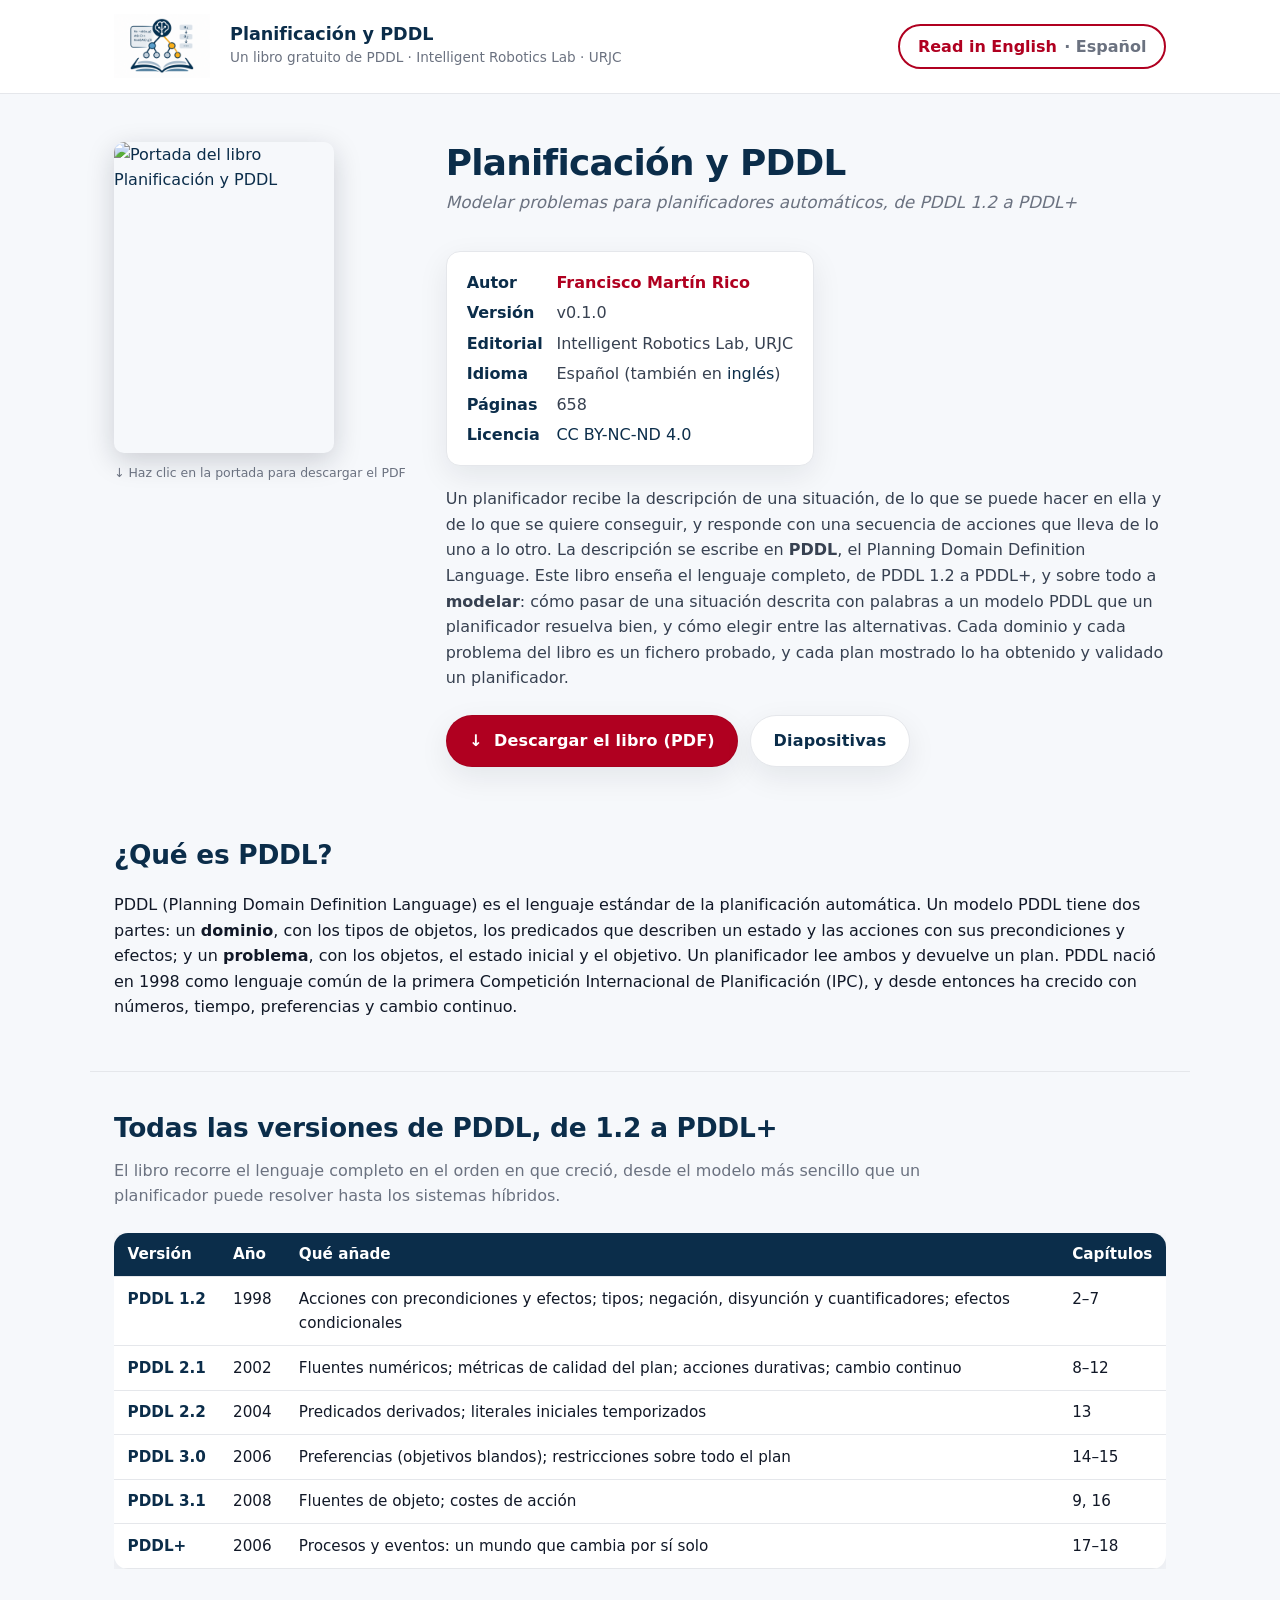
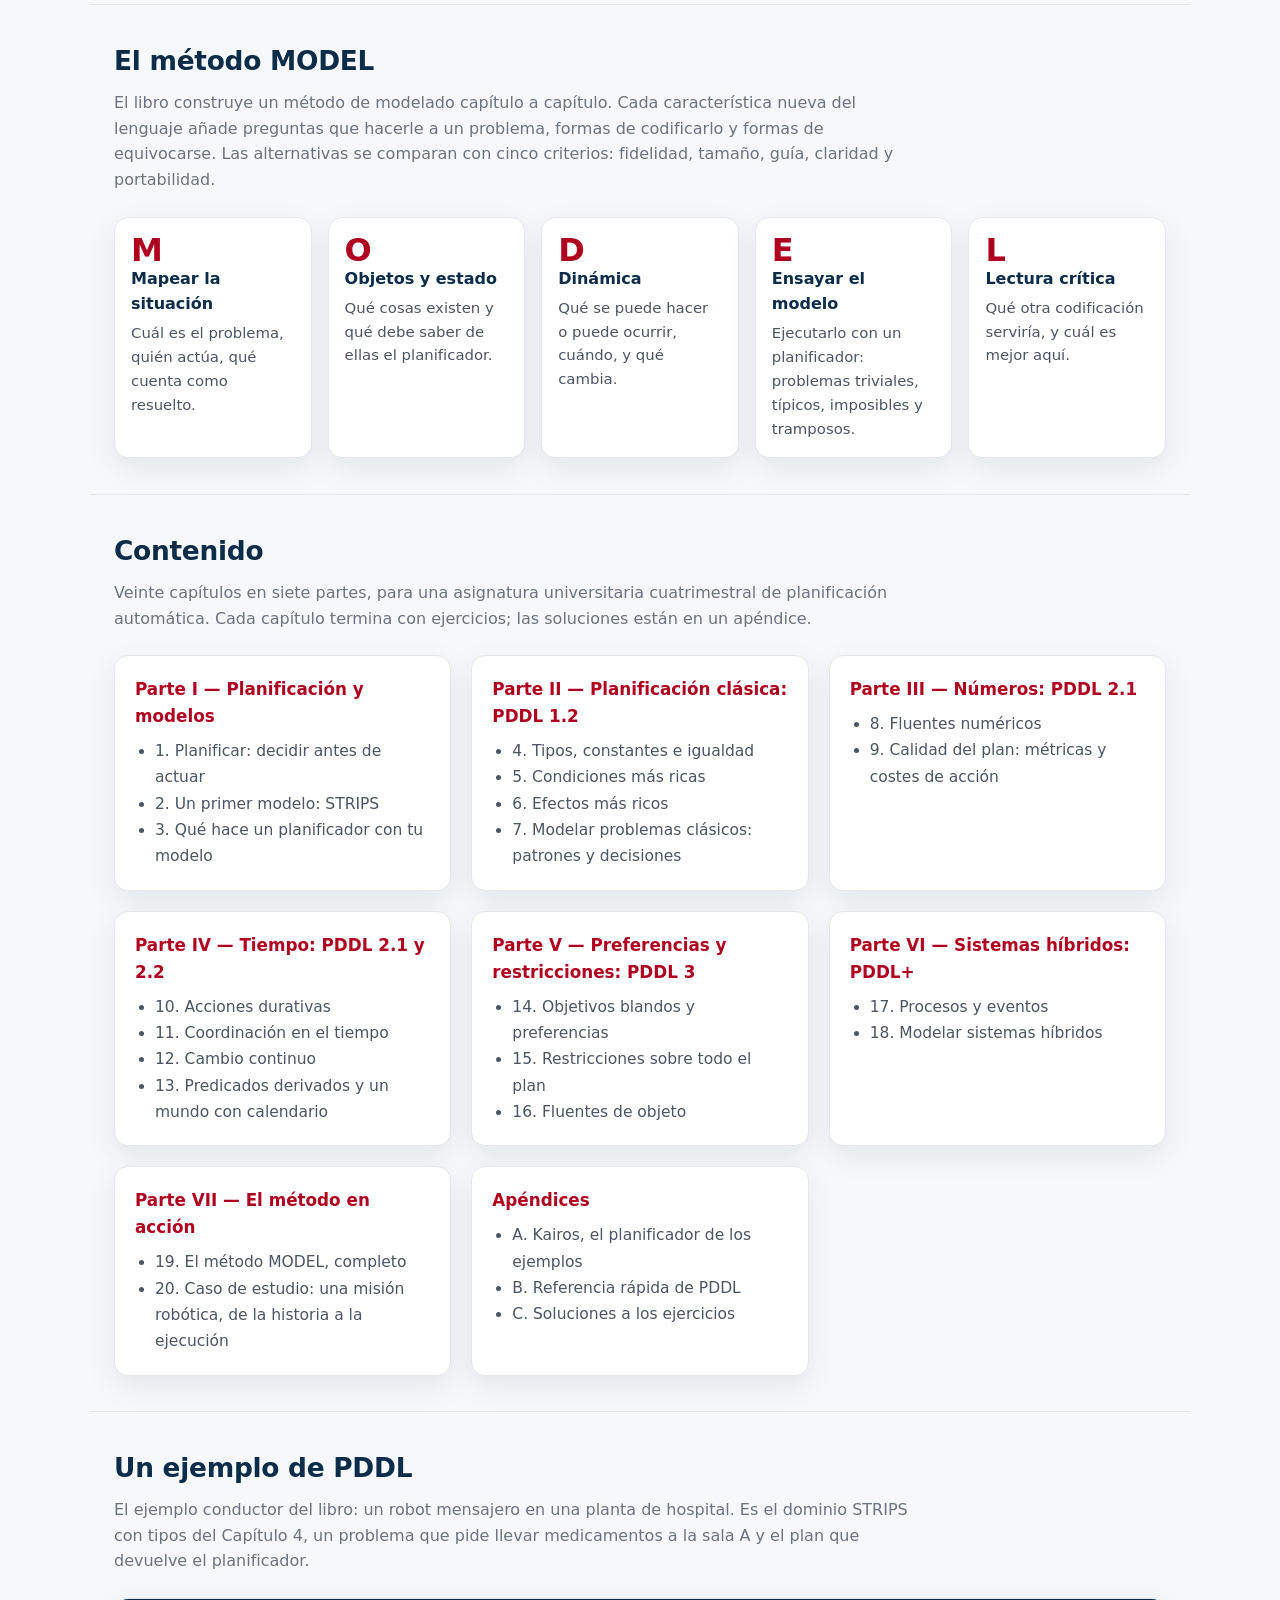
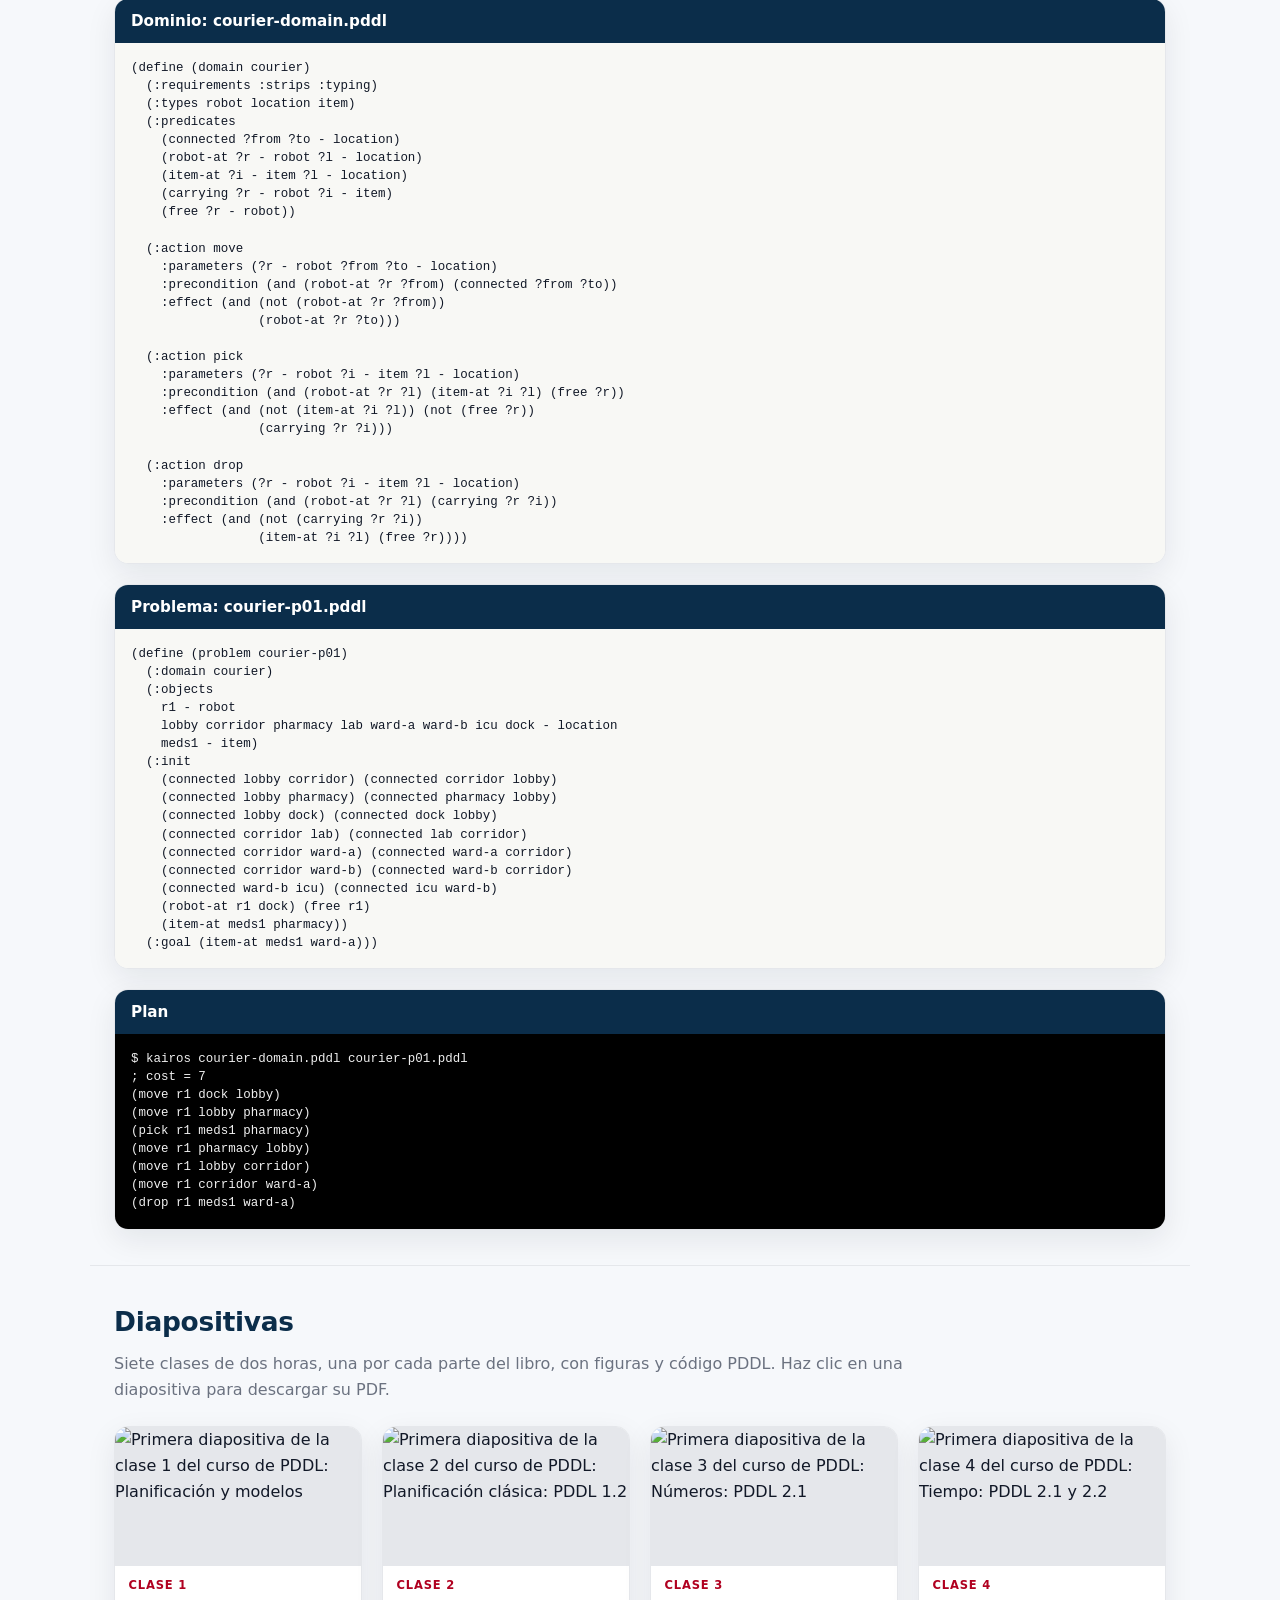
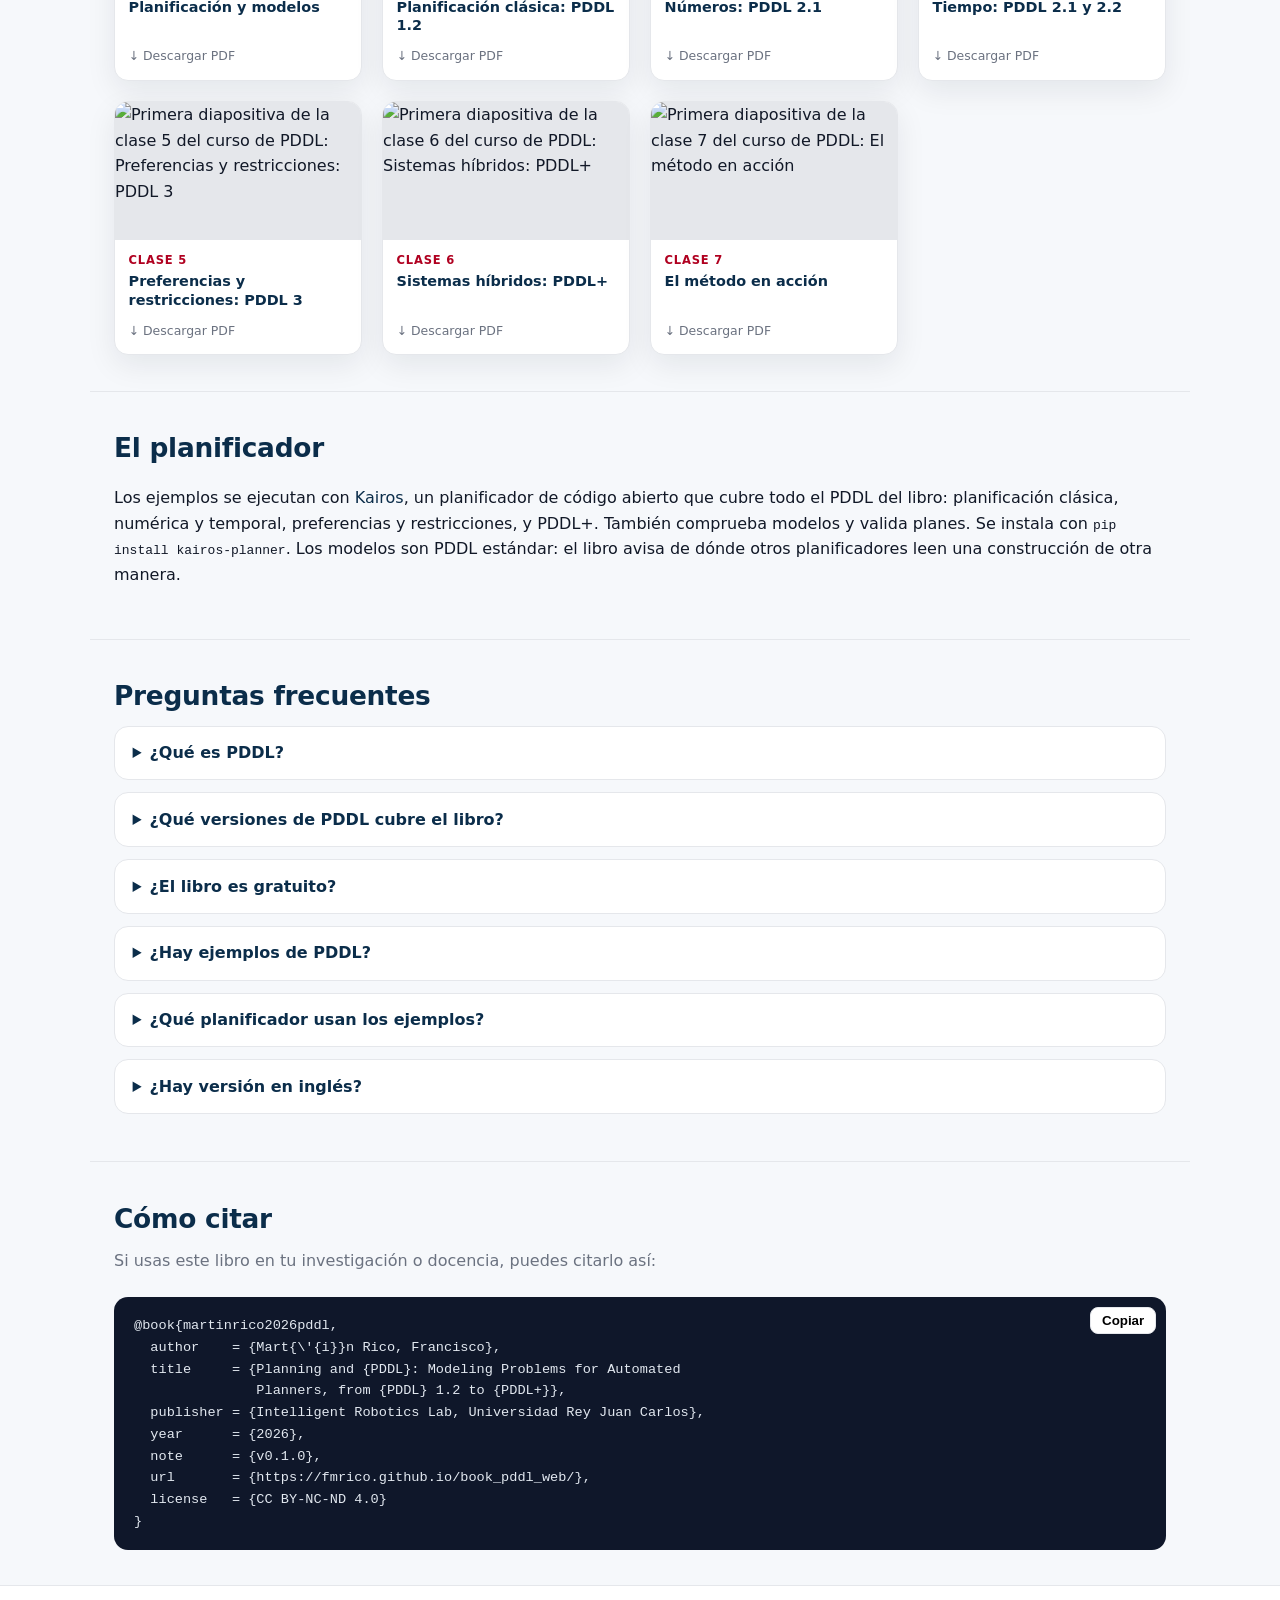
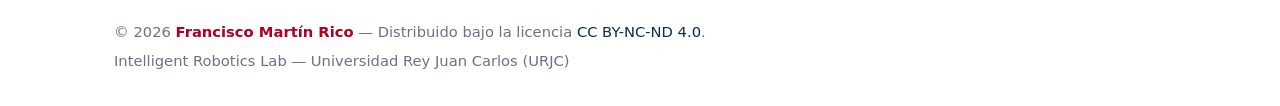
==== es/index.html @ ebafe724 "Website of Planning and PDDL: English page, Spanish page, SEO - index.html (English, default) and es" ====
<!DOCTYPE html>
<html lang="es">
<head>
  <meta charset="utf-8" />
  <meta name="viewport" content="width=device-width, initial-scale=1" />
  <title>Planificación y PDDL — Libro gratuito de PDDL: tutorial, documentación y ejemplos</title>
  <meta name="description" content="Planificación y PDDL es un libro universitario gratuito sobre el lenguaje PDDL (Planning Domain Definition Language): PDDL 1.2, 2.1, 2.2, 3.0, 3.1 y PDDL+, con cientos de ejemplos PDDL probados, un método de modelado, ejercicios resueltos y diapositivas. PDF gratuito en español y en inglés." />
  <meta name="keywords" content="PDDL, libro PDDL, tutorial PDDL, ejemplos PDDL, PDDL ejemplos, documentación PDDL, dominio PDDL, problema PDDL, planificación automática, planificación en IA, inteligencia artificial, STRIPS, PDDL 2.1, PDDL 2.2, PDDL 3, PDDL 3.1, PDDL+, planificación temporal, planificación numérica, acciones durativas, preferencias, procesos y eventos, planificador Kairos, PlanSys2, diapositivas" />
  <meta name="author" content="Francisco Martín Rico" />
  <meta name="robots" content="index, follow, max-image-preview:large" />
  <meta name="theme-color" content="#0b2d4a" />

  <link rel="canonical" href="https://fmrico.github.io/book_pddl_web/es/" />
  <link rel="alternate" hreflang="en" href="https://fmrico.github.io/book_pddl_web/" />
  <link rel="alternate" hreflang="es" href="https://fmrico.github.io/book_pddl_web/es/" />
  <link rel="alternate" hreflang="x-default" href="https://fmrico.github.io/book_pddl_web/" />
  <link rel="icon" type="image/png" sizes="32x32" href="../img/favicon-32.png" />
  <link rel="apple-touch-icon" href="../img/favicon-180.png" />

  <meta property="og:type" content="book" />
  <meta property="og:site_name" content="Planning and PDDL" />
  <meta property="og:locale" content="es_ES" />
  <meta property="og:locale:alternate" content="en_US" />
  <meta property="og:title" content="Planificación y PDDL — Libro gratuito de PDDL: tutorial, documentación y ejemplos" />
  <meta property="og:description" content="Planificación y PDDL es un libro universitario gratuito sobre el lenguaje PDDL (Planning Domain Definition Language): PDDL 1.2, 2.1, 2.2, 3.0, 3.1 y PDDL+, con cientos de ejemplos PDDL probados, un método de modelado, ejercicios resueltos y diapositivas. PDF gratuito en español y en inglés." />
  <meta property="og:url" content="https://fmrico.github.io/book_pddl_web/es/" />
  <meta property="og:image" content="https://fmrico.github.io/book_pddl_web/img/social-card.png" />
  <meta property="og:image:width" content="1200" />
  <meta property="og:image:height" content="630" />
  <meta property="og:image:alt" content="Portada del libro Planificación y PDDL" />
  <meta property="book:author" content="Francisco Martín Rico" />
  <meta property="book:release_date" content="2026" />
  <meta property="book:tag" content="PDDL" />

  <meta name="twitter:card" content="summary_large_image" />
  <meta name="twitter:title" content="Planificación y PDDL — Libro gratuito de PDDL: tutorial, documentación y ejemplos" />
  <meta name="twitter:description" content="Planificación y PDDL es un libro universitario gratuito sobre el lenguaje PDDL (Planning Domain Definition Language): PDDL 1.2, 2.1, 2.2, 3.0, 3.1 y PDDL+, con cientos de ejemplos PDDL probados, un método de modelado, ejercicios resueltos y diapositivas. PDF gratuito en español y en inglés." />
  <meta name="twitter:image" content="https://fmrico.github.io/book_pddl_web/img/social-card.png" />

  <script type="application/ld+json">
{
  "@context": "https://schema.org",
  "@graph": [
    {
      "@type": "WebSite",
      "@id": "https://fmrico.github.io/book_pddl_web/#website",
      "url": "https://fmrico.github.io/book_pddl_web/",
      "name": "Planning and PDDL",
      "alternateName": [
        "PDDL book",
        "Planificación y PDDL"
      ],
      "inLanguage": [
        "en",
        "es"
      ]
    },
    {
      "@type": "Book",
      "@id": "https://fmrico.github.io/book_pddl_web/es/#book",
      "name": "Planificación y PDDL",
      "alternateName": "Libro de PDDL",
      "headline": "Modelar problemas para planificadores automáticos, de PDDL 1.2 a PDDL+",
      "url": "https://fmrico.github.io/book_pddl_web/es/",
      "image": "https://fmrico.github.io/book_pddl_web/img/es/planificacion-y-pddl-portada.png",
      "description": "Planificación y PDDL es un libro universitario gratuito sobre el lenguaje PDDL (Planning Domain Definition Language): PDDL 1.2, 2.1, 2.2, 3.0, 3.1 y PDDL+, con cientos de ejemplos PDDL probados, un método de modelado, ejercicios resueltos y diapositivas. PDF gratuito en español y en inglés.",
      "inLanguage": "es",
      "bookFormat": "https://schema.org/EBook",
      "numberOfPages": 658,
      "version": "0.1.0",
      "datePublished": "2026",
      "dateModified": "2026-11-21",
      "isAccessibleForFree": true,
      "license": "https://creativecommons.org/licenses/by-nc-nd/4.0/",
      "encodingFormat": "application/pdf",
      "keywords": "PDDL, libro PDDL, tutorial PDDL, ejemplos PDDL, PDDL ejemplos, documentación PDDL, dominio PDDL, problema PDDL, planificación automática, planificación en IA, inteligencia artificial, STRIPS, PDDL 2.1, PDDL 2.2, PDDL 3, PDDL 3.1, PDDL+, planificación temporal, planificación numérica, acciones durativas, preferencias, procesos y eventos, planificador Kairos, PlanSys2, diapositivas",
      "author": {
        "@type": "Person",
        "name": "Francisco Martín Rico",
        "url": "https://servicios.urjc.es/pdi/ver/francisco.rico",
        "affiliation": {
          "@type": "Organization",
          "name": "Universidad Rey Juan Carlos"
        }
      },
      "publisher": {
        "@type": "Organization",
        "name": "Intelligent Robotics Lab",
        "url": "https://intelligentroboticslab.gsyc.urjc.es/"
      },
      "about": [
        {
          "@type": "Thing",
          "name": "PDDL"
        },
        {
          "@type": "Thing",
          "name": "Planning Domain Definition Language"
        },
        {
          "@type": "Thing",
          "name": "Automated planning"
        },
        {
          "@type": "Thing",
          "name": "Artificial intelligence"
        },
        {
          "@type": "Thing",
          "name": "PDDL+"
        }
      ],
      "translationOfWork": {
        "@id": "https://fmrico.github.io/book_pddl_web/#book"
      }
    },
    {
      "@type": "FAQPage",
      "@id": "https://fmrico.github.io/book_pddl_web/es/#faq",
      "inLanguage": "es",
      "mainEntity": [
        {
          "@type": "Question",
          "name": "¿Qué es PDDL?",
          "acceptedAnswer": {
            "@type": "Answer",
            "text": "PDDL, el Planning Domain Definition Language, es el lenguaje estándar para describir problemas de planificación: un dominio con tipos, predicados y acciones, y un problema con objetos, un estado inicial y un objetivo. Los planificadores leen PDDL y devuelven planes."
          }
        },
        {
          "@type": "Question",
          "name": "¿Qué versiones de PDDL cubre el libro?",
          "acceptedAnswer": {
            "@type": "Answer",
            "text": "Todas: PDDL 1.2 (STRIPS, tipos, ADL), PDDL 2.1 (fluentes numéricos, métricas, acciones durativas), PDDL 2.2 (predicados derivados, literales iniciales temporizados), PDDL 3.0 (preferencias y restricciones de trayectoria), PDDL 3.1 (fluentes de objeto, costes de acción) y PDDL+ (procesos y eventos)."
          }
        },
        {
          "@type": "Question",
          "name": "¿El libro es gratuito?",
          "acceptedAnswer": {
            "@type": "Answer",
            "text": "Sí. El PDF del libro y las diapositivas se pueden descargar y compartir gratis bajo la licencia CC BY-NC-ND 4.0."
          }
        },
        {
          "@type": "Question",
          "name": "¿Hay ejemplos de PDDL?",
          "acceptedAnswer": {
            "@type": "Answer",
            "text": "Cientos. Cada dominio y cada problema del libro es un fichero probado, y cada plan mostrado lo ha obtenido y validado el planificador Kairos. Cada capítulo tiene ejercicios con soluciones."
          }
        },
        {
          "@type": "Question",
          "name": "¿Qué planificador usan los ejemplos?",
          "acceptedAnswer": {
            "@type": "Answer",
            "text": "Kairos, un planificador de código abierto que admite todo PDDL hasta PDDL+. Los modelos son PDDL estándar y funcionan con otros planificadores en la medida en que admitan las características usadas."
          }
        },
        {
          "@type": "Question",
          "name": "¿Hay versión en inglés?",
          "acceptedAnswer": {
            "@type": "Answer",
            "text": "Sí: Planning and PDDL es la edición original, con sus diapositivas, en la página en inglés de este sitio."
          }
        }
      ]
    }
  ]
}
  </script>

  <link rel="stylesheet" href="../styles.css" />
</head>
<body>

<header>
  <div class="header-inner">
    <div class="header-brand">
      <img src="../img/logo_book.png" alt="Planificación y PDDL" width="96" height="64" />
      <div>
        <div class="header-title">Planificación y PDDL</div>
        <div class="header-subtitle">Un libro gratuito de PDDL · Intelligent Robotics Lab · URJC</div>
      </div>
    </div>
    <a class="lang-switch" href="../" hreflang="en" lang="en">
      Read in English <span class="lang-current">· Español</span>
    </a>
  </div>
</header>

<main>

  <div class="hero">
    <div class="book-cover-wrapper">
      <a class="book-cover-link" href="../pdf/es/planificacion-y-pddl-libro.pdf" download="planificacion-y-pddl-libro.pdf">
        <img src="../img/es/planificacion-y-pddl-portada.png" alt="Portada del libro Planificación y PDDL" width="600" height="849" />
      </a>
      <p class="book-cover-hint">&#8595; Haz clic en la portada para descargar el PDF</p>
    </div>

    <div class="hero-info">
      <h1>Planificación y PDDL</h1>
      <p class="subtitle">Modelar problemas para planificadores automáticos, de PDDL 1.2 a PDDL+</p>
      <dl class="book-meta">
        <dt>Autor</dt>
        <dd><a class="author-link" href="https://servicios.urjc.es/pdi/ver/francisco.rico" target="_blank" rel="noopener">Francisco Martín Rico</a></dd>
        <dt>Versión</dt>
        <dd>v0.1.0</dd>
        <dt>Editorial</dt>
        <dd>Intelligent Robotics Lab, URJC</dd>
        <dt>Idioma</dt>
        <dd>Español (también en <a href="../">inglés</a>)</dd>
        <dt>Páginas</dt>
        <dd>658</dd>
        <dt>Licencia</dt>
        <dd><a href="https://creativecommons.org/licenses/by-nc-nd/4.0/" target="_blank" rel="noopener">CC BY-NC-ND 4.0</a></dd>
      </dl>
      <p class="hero-desc">Un planificador recibe la descripción de una situación, de lo que se puede hacer en ella y de lo que se quiere conseguir, y responde con una secuencia de acciones que lleva de lo uno a lo otro. La descripción se escribe en <strong>PDDL</strong>, el Planning Domain Definition Language. Este libro enseña el lenguaje completo, de PDDL&nbsp;1.2 a PDDL+, y sobre todo a <strong>modelar</strong>: cómo pasar de una situación descrita con palabras a un modelo PDDL que un planificador resuelva bien, y cómo elegir entre las alternativas. Cada dominio y cada problema del libro es un fichero probado, y cada plan mostrado lo ha obtenido y validado un planificador.</p>
      <div class="hero-actions">
        <a class="button" href="../pdf/es/planificacion-y-pddl-libro.pdf" download="planificacion-y-pddl-libro.pdf">&#8595;&nbsp; Descargar el libro (PDF)</a>
        <a class="button button-secondary" href="#slides">Diapositivas</a>
      </div>
    </div>
  </div>

  <section id="what-is-pddl">
    <h2>¿Qué es PDDL?</h2>
    <p>PDDL (Planning Domain Definition Language) es el lenguaje estándar de la planificación automática. Un modelo PDDL tiene dos partes: un <strong>dominio</strong>, con los tipos de objetos, los predicados que describen un estado y las acciones con sus precondiciones y efectos; y un <strong>problema</strong>, con los objetos, el estado inicial y el objetivo. Un planificador lee ambos y devuelve un plan. PDDL nació en 1998 como lenguaje común de la primera Competición Internacional de Planificación (IPC), y desde entonces ha crecido con números, tiempo, preferencias y cambio continuo.</p>
  </section>

  <section id="versions">
    <h2>Todas las versiones de PDDL, de 1.2 a PDDL+</h2>
    <p class="section-intro">El libro recorre el lenguaje completo en el orden en que creció, desde el modelo más sencillo que un planificador puede resolver hasta los sistemas híbridos.</p>
    <div class="table-wrap">
      <table class="versions">
        <thead><tr><th>Versión</th><th>Año</th><th>Qué añade</th><th>Capítulos</th></tr></thead>
        <tbody>
          <tr><td>PDDL 1.2</td><td>1998</td><td>Acciones con precondiciones y efectos; tipos; negación, disyunción y cuantificadores; efectos condicionales</td><td>2–7</td></tr>
          <tr><td>PDDL 2.1</td><td>2002</td><td>Fluentes numéricos; métricas de calidad del plan; acciones durativas; cambio continuo</td><td>8–12</td></tr>
          <tr><td>PDDL 2.2</td><td>2004</td><td>Predicados derivados; literales iniciales temporizados</td><td>13</td></tr>
          <tr><td>PDDL 3.0</td><td>2006</td><td>Preferencias (objetivos blandos); restricciones sobre todo el plan</td><td>14–15</td></tr>
          <tr><td>PDDL 3.1</td><td>2008</td><td>Fluentes de objeto; costes de acción</td><td>9, 16</td></tr>
          <tr><td>PDDL+</td><td>2006</td><td>Procesos y eventos: un mundo que cambia por sí solo</td><td>17–18</td></tr>
        </tbody>
      </table>
    </div>
  </section>

  <section id="method">
    <h2>El método MODEL</h2>
    <p class="section-intro">El libro construye un método de modelado capítulo a capítulo. Cada característica nueva del lenguaje añade preguntas que hacerle a un problema, formas de codificarlo y formas de equivocarse. Las alternativas se comparan con cinco criterios: fidelidad, tamaño, guía, claridad y portabilidad.</p>
    <ol class="method-steps">
      <li class="card"><span class="letter">M</span><strong>Mapear la situación</strong><p>Cuál es el problema, quién actúa, qué cuenta como resuelto.</p></li>
      <li class="card"><span class="letter">O</span><strong>Objetos y estado</strong><p>Qué cosas existen y qué debe saber de ellas el planificador.</p></li>
      <li class="card"><span class="letter">D</span><strong>Dinámica</strong><p>Qué se puede hacer o puede ocurrir, cuándo, y qué cambia.</p></li>
      <li class="card"><span class="letter">E</span><strong>Ensayar el modelo</strong><p>Ejecutarlo con un planificador: problemas triviales, típicos, imposibles y tramposos.</p></li>
      <li class="card"><span class="letter">L</span><strong>Lectura crítica</strong><p>Qué otra codificación serviría, y cuál es mejor aquí.</p></li>
    </ol>
  </section>

  <section id="contents">
    <h2>Contenido</h2>
    <p class="section-intro">Veinte capítulos en siete partes, para una asignatura universitaria cuatrimestral de planificación automática. Cada capítulo termina con ejercicios; las soluciones están en un apéndice.</p>
    <div class="parts-grid">
      <div class="card">
        <h3>Parte I — Planificación y modelos</h3>
        <ul>
          <li>1. Planificar: decidir antes de actuar</li>
          <li>2. Un primer modelo: STRIPS</li>
          <li>3. Qué hace un planificador con tu modelo</li>
        </ul>
      </div>
      <div class="card">
        <h3>Parte II — Planificación clásica: PDDL 1.2</h3>
        <ul>
          <li>4. Tipos, constantes e igualdad</li>
          <li>5. Condiciones más ricas</li>
          <li>6. Efectos más ricos</li>
          <li>7. Modelar problemas clásicos: patrones y decisiones</li>
        </ul>
      </div>
      <div class="card">
        <h3>Parte III — Números: PDDL 2.1</h3>
        <ul>
          <li>8. Fluentes numéricos</li>
          <li>9. Calidad del plan: métricas y costes de acción</li>
        </ul>
      </div>
      <div class="card">
        <h3>Parte IV — Tiempo: PDDL 2.1 y 2.2</h3>
        <ul>
          <li>10. Acciones durativas</li>
          <li>11. Coordinación en el tiempo</li>
          <li>12. Cambio continuo</li>
          <li>13. Predicados derivados y un mundo con calendario</li>
        </ul>
      </div>
      <div class="card">
        <h3>Parte V — Preferencias y restricciones: PDDL 3</h3>
        <ul>
          <li>14. Objetivos blandos y preferencias</li>
          <li>15. Restricciones sobre todo el plan</li>
          <li>16. Fluentes de objeto</li>
        </ul>
      </div>
      <div class="card">
        <h3>Parte VI — Sistemas híbridos: PDDL+</h3>
        <ul>
          <li>17. Procesos y eventos</li>
          <li>18. Modelar sistemas híbridos</li>
        </ul>
      </div>
      <div class="card">
        <h3>Parte VII — El método en acción</h3>
        <ul>
          <li>19. El método MODEL, completo</li>
          <li>20. Caso de estudio: una misión robótica, de la historia a la ejecución</li>
        </ul>
      </div>
      <div class="card">
        <h3>Apéndices</h3>
        <ul>
          <li>A. Kairos, el planificador de los ejemplos</li>
          <li>B. Referencia rápida de PDDL</li>
          <li>C. Soluciones a los ejercicios</li>
        </ul>
      </div>
    </div>
  </section>

  <section id="example">
    <h2>Un ejemplo de PDDL</h2>
    <p class="section-intro">El ejemplo conductor del libro: un robot mensajero en una planta de hospital. Es el dominio STRIPS con tipos del Capítulo 4, un problema que pide llevar medicamentos a la sala A y el plan que devuelve el planificador.</p>
    <div class="code-grid">
      <div class="card code-block wide">
        <h3>Dominio: courier-domain.pddl</h3>
        <pre><code class="language-pddl">(define (domain courier)
  (:requirements :strips :typing)
  (:types robot location item)
  (:predicates
    (connected ?from ?to - location)
    (robot-at ?r - robot ?l - location)
    (item-at ?i - item ?l - location)
    (carrying ?r - robot ?i - item)
    (free ?r - robot))

  (:action move
    :parameters (?r - robot ?from ?to - location)
    :precondition (and (robot-at ?r ?from) (connected ?from ?to))
    :effect (and (not (robot-at ?r ?from))
                 (robot-at ?r ?to)))

  (:action pick
    :parameters (?r - robot ?i - item ?l - location)
    :precondition (and (robot-at ?r ?l) (item-at ?i ?l) (free ?r))
    :effect (and (not (item-at ?i ?l)) (not (free ?r))
                 (carrying ?r ?i)))

  (:action drop
    :parameters (?r - robot ?i - item ?l - location)
    :precondition (and (robot-at ?r ?l) (carrying ?r ?i))
    :effect (and (not (carrying ?r ?i))
                 (item-at ?i ?l) (free ?r))))</code></pre>
      </div>
      <div class="card code-block wide">
        <h3>Problema: courier-p01.pddl</h3>
        <pre><code class="language-pddl">(define (problem courier-p01)
  (:domain courier)
  (:objects
    r1 - robot
    lobby corridor pharmacy lab ward-a ward-b icu dock - location
    meds1 - item)
  (:init
    (connected lobby corridor) (connected corridor lobby)
    (connected lobby pharmacy) (connected pharmacy lobby)
    (connected lobby dock) (connected dock lobby)
    (connected corridor lab) (connected lab corridor)
    (connected corridor ward-a) (connected ward-a corridor)
    (connected corridor ward-b) (connected ward-b corridor)
    (connected ward-b icu) (connected icu ward-b)
    (robot-at r1 dock) (free r1)
    (item-at meds1 pharmacy))
  (:goal (item-at meds1 ward-a)))</code></pre>
      </div>
      <div class="card code-block wide">
        <h3>Plan</h3>
        <pre class="terminal"><code>$ kairos courier-domain.pddl courier-p01.pddl
; cost = 7
(move r1 dock lobby)
(move r1 lobby pharmacy)
(pick r1 meds1 pharmacy)
(move r1 pharmacy lobby)
(move r1 lobby corridor)
(move r1 corridor ward-a)
(drop r1 meds1 ward-a)</code></pre>
      </div>
    </div>
  </section>

  <section id="slides">
    <h2>Diapositivas</h2>
    <p class="section-intro">Siete clases de dos horas, una por cada parte del libro, con figuras y código PDDL. Haz clic en una diapositiva para descargar su PDF.</p>
    <div class="slides-grid">
      <div class="slide-card">
        <a href="../pdf/es/slides/pddl-diapositivas-parte1.pdf" download="pddl-diapositivas-parte1.pdf">
          <img class="slide-thumbnail" src="../img/es/slides/pddl-diapositivas-parte1.png" alt="Primera diapositiva de la clase 1 del curso de PDDL: Planificación y modelos" loading="lazy" width="640" height="361" />
          <div class="slide-info">
            <span class="slide-label">Clase 1</span>
            <p class="slide-title">Planificación y modelos</p>
            <span class="slide-dl">&#8595; Descargar PDF</span>
          </div>
        </a>
      </div>
      <div class="slide-card">
        <a href="../pdf/es/slides/pddl-diapositivas-parte2.pdf" download="pddl-diapositivas-parte2.pdf">
          <img class="slide-thumbnail" src="../img/es/slides/pddl-diapositivas-parte2.png" alt="Primera diapositiva de la clase 2 del curso de PDDL: Planificación clásica: PDDL 1.2" loading="lazy" width="640" height="361" />
          <div class="slide-info">
            <span class="slide-label">Clase 2</span>
            <p class="slide-title">Planificación clásica: PDDL 1.2</p>
            <span class="slide-dl">&#8595; Descargar PDF</span>
          </div>
        </a>
      </div>
      <div class="slide-card">
        <a href="../pdf/es/slides/pddl-diapositivas-parte3.pdf" download="pddl-diapositivas-parte3.pdf">
          <img class="slide-thumbnail" src="../img/es/slides/pddl-diapositivas-parte3.png" alt="Primera diapositiva de la clase 3 del curso de PDDL: Números: PDDL 2.1" loading="lazy" width="640" height="361" />
          <div class="slide-info">
            <span class="slide-label">Clase 3</span>
            <p class="slide-title">Números: PDDL 2.1</p>
            <span class="slide-dl">&#8595; Descargar PDF</span>
          </div>
        </a>
      </div>
      <div class="slide-card">
        <a href="../pdf/es/slides/pddl-diapositivas-parte4.pdf" download="pddl-diapositivas-parte4.pdf">
          <img class="slide-thumbnail" src="../img/es/slides/pddl-diapositivas-parte4.png" alt="Primera diapositiva de la clase 4 del curso de PDDL: Tiempo: PDDL 2.1 y 2.2" loading="lazy" width="640" height="361" />
          <div class="slide-info">
            <span class="slide-label">Clase 4</span>
            <p class="slide-title">Tiempo: PDDL 2.1 y 2.2</p>
            <span class="slide-dl">&#8595; Descargar PDF</span>
          </div>
        </a>
      </div>
      <div class="slide-card">
        <a href="../pdf/es/slides/pddl-diapositivas-parte5.pdf" download="pddl-diapositivas-parte5.pdf">
          <img class="slide-thumbnail" src="../img/es/slides/pddl-diapositivas-parte5.png" alt="Primera diapositiva de la clase 5 del curso de PDDL: Preferencias y restricciones: PDDL 3" loading="lazy" width="640" height="361" />
          <div class="slide-info">
            <span class="slide-label">Clase 5</span>
            <p class="slide-title">Preferencias y restricciones: PDDL 3</p>
            <span class="slide-dl">&#8595; Descargar PDF</span>
          </div>
        </a>
      </div>
      <div class="slide-card">
        <a href="../pdf/es/slides/pddl-diapositivas-parte6.pdf" download="pddl-diapositivas-parte6.pdf">
          <img class="slide-thumbnail" src="../img/es/slides/pddl-diapositivas-parte6.png" alt="Primera diapositiva de la clase 6 del curso de PDDL: Sistemas híbridos: PDDL+" loading="lazy" width="640" height="361" />
          <div class="slide-info">
            <span class="slide-label">Clase 6</span>
            <p class="slide-title">Sistemas híbridos: PDDL+</p>
            <span class="slide-dl">&#8595; Descargar PDF</span>
          </div>
        </a>
      </div>
      <div class="slide-card">
        <a href="../pdf/es/slides/pddl-diapositivas-parte7.pdf" download="pddl-diapositivas-parte7.pdf">
          <img class="slide-thumbnail" src="../img/es/slides/pddl-diapositivas-parte7.png" alt="Primera diapositiva de la clase 7 del curso de PDDL: El método en acción" loading="lazy" width="640" height="361" />
          <div class="slide-info">
            <span class="slide-label">Clase 7</span>
            <p class="slide-title">El método en acción</p>
            <span class="slide-dl">&#8595; Descargar PDF</span>
          </div>
        </a>
      </div>
    </div>
  </section>

  <section id="planner">
    <h2>El planificador</h2>
    <p>Los ejemplos se ejecutan con <a href="https://github.com/PlanSys2/kairos" target="_blank" rel="noopener">Kairos</a>, un planificador de código abierto que cubre todo el PDDL del libro: planificación clásica, numérica y temporal, preferencias y restricciones, y PDDL+. También comprueba modelos y valida planes. Se instala con <code>pip install kairos-planner</code>. Los modelos son PDDL estándar: el libro avisa de dónde otros planificadores leen una construcción de otra manera.</p>
  </section>

  <section id="faq" class="faq">
    <h2>Preguntas frecuentes</h2>
    <details>
      <summary>¿Qué es PDDL?</summary>
      <p>PDDL, el Planning Domain Definition Language, es el lenguaje estándar para describir problemas de planificación: un dominio con tipos, predicados y acciones, y un problema con objetos, un estado inicial y un objetivo. Los planificadores leen PDDL y devuelven planes.</p>
    </details>
    <details>
      <summary>¿Qué versiones de PDDL cubre el libro?</summary>
      <p>Todas: PDDL 1.2 (STRIPS, tipos, ADL), PDDL 2.1 (fluentes numéricos, métricas, acciones durativas), PDDL 2.2 (predicados derivados, literales iniciales temporizados), PDDL 3.0 (preferencias y restricciones de trayectoria), PDDL 3.1 (fluentes de objeto, costes de acción) y PDDL+ (procesos y eventos).</p>
    </details>
    <details>
      <summary>¿El libro es gratuito?</summary>
      <p>Sí. El PDF del libro y las diapositivas se pueden descargar y compartir gratis bajo la licencia CC BY-NC-ND 4.0.</p>
    </details>
    <details>
      <summary>¿Hay ejemplos de PDDL?</summary>
      <p>Cientos. Cada dominio y cada problema del libro es un fichero probado, y cada plan mostrado lo ha obtenido y validado el planificador Kairos. Cada capítulo tiene ejercicios con soluciones.</p>
    </details>
    <details>
      <summary>¿Qué planificador usan los ejemplos?</summary>
      <p>Kairos, un planificador de código abierto que admite todo PDDL hasta PDDL+. Los modelos son PDDL estándar y funcionan con otros planificadores en la medida en que admitan las características usadas.</p>
    </details>
    <details>
      <summary>¿Hay versión en inglés?</summary>
      <p>Sí: Planning and PDDL es la edición original, con sus diapositivas, en la página en inglés de este sitio.</p>
    </details>
  </section>

  <section id="cite">
    <h2>Cómo citar</h2>
    <p class="section-intro">Si usas este libro en tu investigación o docencia, puedes citarlo así:</p>
    <div class="bibtex-wrapper">
      <button class="bibtex-copy" type="button" onclick="copyBibtex()">Copiar</button>
      <pre class="bibtex-block" id="bibtex-entry">@book{martinrico2026pddl,
  author    = {Mart{\'{i}}n Rico, Francisco},
  title     = {Planning and {PDDL}: Modeling Problems for Automated
               Planners, from {PDDL} 1.2 to {PDDL+}},
  publisher = {Intelligent Robotics Lab, Universidad Rey Juan Carlos},
  year      = {2026},
  note      = {v0.1.0},
  url       = {https://fmrico.github.io/book_pddl_web/},
  license   = {CC BY-NC-ND 4.0}
}</pre>
    </div>
  </section>

</main>

<footer>
  <div class="footer-inner">
    <p>&copy; 2026 <a class="author-link" href="https://servicios.urjc.es/pdi/ver/francisco.rico" target="_blank" rel="noopener">Francisco Martín Rico</a> &mdash;
      Distribuido bajo la licencia <a href="https://creativecommons.org/licenses/by-nc-nd/4.0/" target="_blank" rel="noopener">CC BY-NC-ND 4.0</a>.</p>
    <p>Intelligent Robotics Lab — Universidad Rey Juan Carlos (URJC)</p>
  </div>
</footer>

<script>
function copyBibtex() {
  const text = document.getElementById('bibtex-entry').textContent;
  navigator.clipboard.writeText(text).then(function () {
    const btn = document.querySelector('.bibtex-copy');
    btn.innerHTML = '&#10003; Copiado';
    btn.classList.add('copied');
    setTimeout(function () { btn.textContent = 'Copiar'; btn.classList.remove('copied'); }, 2000);
  });
}
</script>
</body>
</html>
---- styles.css ----
:root {
  --primary: #0b2d4a;
  --secondary: #b00020;
  --bg: #f6f8fb;
  --text: #111827;
  --muted: #6b7280;
  --card: #ffffff;
  --border: #e5e7eb;
  --shadow: 0 10px 30px rgba(17, 24, 39, 0.08);
  --radius: 14px;
  --maxw: 1100px;
}

* { box-sizing: border-box; }

html, body { height: 100%; }

body {
  margin: 0;
  font-family: ui-sans-serif, system-ui, -apple-system, "Segoe UI", Roboto, Helvetica, Arial,
               "Apple Color Emoji", "Segoe UI Emoji";
  color: var(--text);
  background: var(--bg);
  line-height: 1.6;
}

a { color: var(--primary); text-decoration: none; }
a:hover { text-decoration: underline; }

.author-link { color: var(--secondary); font-weight: 600; }
.author-link:hover { color: var(--secondary); text-decoration: underline; }

.button {
  display: inline-flex;
  align-items: center;
  justify-content: center;
  gap: 0.5rem;
  padding: 0.75rem 1.4rem;
  border-radius: 999px;
  background: var(--secondary);
  color: #ffffff;
  font-weight: 700;
  letter-spacing: 0.01em;
  border: 1px solid rgba(0, 0, 0, 0.06);
  box-shadow: var(--shadow);
}

.button:hover {
  text-decoration: none;
  filter: brightness(0.95);
}

.button:focus-visible {
  outline: 3px solid rgba(176, 0, 32, 0.35);
  outline-offset: 3px;
}

/* ── HEADER ── */
header {
  background: #ffffff;
  border-bottom: 1px solid var(--border);
}

.header-inner {
  max-width: var(--maxw);
  margin: 0 auto;
  padding: 0.9rem 1.5rem;
  display: flex;
  align-items: center;
  gap: 1.25rem;
}

.header-inner img {
  max-height: 64px;
  width: auto;
  height: auto;
  display: block;
}

.header-title {
  font-size: 1.1rem;
  font-weight: 700;
  color: var(--primary);
  line-height: 1.2;
}

.header-subtitle {
  font-size: 0.85rem;
  color: var(--muted);
  margin-top: 0.1rem;
}

/* ── HERO ── */
main {
  max-width: var(--maxw);
  margin: 0 auto;
}

.hero {
  padding: 3rem 1.5rem 2rem 1.5rem;
  display: grid;
  grid-template-columns: auto 1fr;
  gap: 2.5rem;
  align-items: start;
}

.book-cover-wrapper {
  flex-shrink: 0;
}

.book-cover-link {
  display: block;
  border-radius: 10px;
  overflow: hidden;
  box-shadow: 0 8px 28px rgba(17, 24, 39, 0.18);
  transition: transform 0.18s ease, box-shadow 0.18s ease;
  width: 220px;
}

.book-cover-link:hover {
  transform: translateY(-4px);
  box-shadow: 0 14px 36px rgba(17, 24, 39, 0.26);
  text-decoration: none;
}

.book-cover-link img {
  width: 100%;
  height: auto;
  display: block;
}

.book-cover-hint {
  text-align: center;
  margin-top: 0.6rem;
  font-size: 0.78rem;
  color: var(--muted);
}

.hero-info h1 {
  font-size: clamp(1.8rem, 2.8vw, 2.4rem);
  line-height: 1.15;
  margin: 0 0 0.35rem 0;
  color: var(--primary);
  letter-spacing: -0.02em;
}

.hero-info .subtitle {
  font-size: 1.05rem;
  color: var(--muted);
  margin: 0 0 1.25rem 0;
  font-style: italic;
}

.book-meta {
  background: var(--card);
  border: 1px solid var(--border);
  border-radius: var(--radius);
  padding: 1.1rem 1.25rem;
  box-shadow: var(--shadow);
  margin-bottom: 1.25rem;
  display: inline-grid;
  grid-template-columns: auto 1fr;
  column-gap: 0.85rem;
  row-gap: 0.3rem;
}

.book-meta dt {
  font-weight: 700;
  color: var(--primary);
  white-space: nowrap;
}

.book-meta dd {
  margin: 0;
  color: #374151;
}

.hero-desc {
  color: #374151;
  font-size: 1rem;
  max-width: 72ch;
  margin: 0 0 1.5rem 0;
}

/* ── SECTIONS ── */
section {
  padding: 2.2rem 1.5rem;
}

section + section {
  border-top: 1px solid var(--border);
}

section h2 {
  font-size: 1.65rem;
  margin: 0 0 0.5rem 0;
  color: var(--primary);
  letter-spacing: -0.01em;
}

section .section-intro {
  margin: 0 0 1.5rem 0;
  color: var(--muted);
  max-width: 80ch;
}

/* ── SLIDES GRID ── */
.slides-grid {
  display: grid;
  grid-template-columns: repeat(auto-fill, minmax(195px, 1fr));
  gap: 1.25rem;
}

.slide-card {
  background: var(--card);
  border: 1px solid var(--border);
  border-radius: var(--radius);
  overflow: hidden;
  box-shadow: var(--shadow);
  transition: transform 0.16s ease, box-shadow 0.16s ease;
  display: flex;
  flex-direction: column;
}

.slide-card:hover {
  transform: translateY(-3px);
  box-shadow: 0 14px 32px rgba(17, 24, 39, 0.13);
}

.slide-card a {
  display: flex;
  flex-direction: column;
  height: 100%;
  text-decoration: none;
  color: inherit;
}

.slide-card a:hover { text-decoration: none; }

.slide-thumbnail {
  width: 100%;
  height: auto;
  aspect-ratio: 16/9;
  object-fit: cover;
  display: block;
  background: #e5e7eb;
}

.slide-info {
  padding: 0.65rem 0.85rem 0.85rem 0.85rem;
  flex: 1;
  display: flex;
  flex-direction: column;
  gap: 0.2rem;
}

.slide-label {
  font-size: 0.72rem;
  font-weight: 700;
  letter-spacing: 0.07em;
  text-transform: uppercase;
  color: var(--secondary);
}

.slide-title {
  font-size: 0.9rem;
  font-weight: 600;
  color: var(--primary);
  line-height: 1.3;
  margin: 0;
}

.slide-dl {
  margin-top: auto;
  padding-top: 0.5rem;
  font-size: 0.78rem;
  color: var(--muted);
}

/* ── FOOTER ── */
footer {
  background: #ffffff;
  border-top: 1px solid var(--border);
  margin-top: 0;
}

.footer-inner {
  max-width: var(--maxw);
  margin: 0 auto;
  padding: 1.75rem 1.5rem;
  font-size: 0.92rem;
  color: var(--muted);
}

.footer-inner p { margin: 0.35rem 0; }

/* ── RESPONSIVE ── */
@media (max-width: 640px) {
  .hero {
    grid-template-columns: 1fr;
  }
  .book-cover-link {
    width: 160px;
    margin: 0 auto;
  }
  .book-cover-wrapper {
    display: flex;
    flex-direction: column;
    align-items: center;
  }
}

@media (max-width: 900px) {
  .header-inner { flex-wrap: wrap; }
}

/* ── LANGUAGE SWITCH ── */
.header-inner { justify-content: space-between; }
.header-brand { display: flex; align-items: center; gap: 1.25rem; }
.lang-switch {
  display: inline-flex;
  align-items: center;
  gap: 0.45rem;
  padding: 0.5rem 1.1rem;
  border-radius: 999px;
  border: 2px solid var(--secondary);
  color: var(--secondary);
  font-weight: 700;
  white-space: nowrap;
}
.lang-switch:hover { background: var(--secondary); color: #ffffff; text-decoration: none; }
.lang-switch .lang-current { color: var(--muted); font-weight: 600; }
.lang-switch:hover .lang-current { color: #ffe4e8; }

.button-secondary {
  background: #ffffff;
  color: var(--primary);
  border: 1px solid var(--border);
}
.hero-actions { display: flex; flex-wrap: wrap; gap: 0.75rem; }

/* ── CARDS AND LISTS ── */
.card {
  background: var(--card);
  border: 1px solid var(--border);
  border-radius: var(--radius);
  box-shadow: var(--shadow);
}
.parts-grid {
  display: grid;
  grid-template-columns: repeat(auto-fit, minmax(300px, 1fr));
  gap: 1.25rem;
}
.parts-grid .card { padding: 1.25rem; }
.parts-grid h3 { margin: 0 0 0.5rem 0; color: var(--secondary); font-size: 1.05rem; }
.parts-grid ul { margin: 0; padding-left: 1.25rem; color: #4b5563; font-size: 0.97rem; line-height: 1.7; }

/* ── PDDL VERSIONS TABLE ── */
.table-wrap { overflow-x: auto; }
table.versions {
  width: 100%;
  border-collapse: collapse;
  background: var(--card);
  border-radius: var(--radius);
  overflow: hidden;
  box-shadow: var(--shadow);
  font-size: 0.95rem;
}
table.versions th, table.versions td {
  text-align: left;
  padding: 0.6rem 0.85rem;
  border-bottom: 1px solid var(--border);
  vertical-align: top;
}
table.versions th { background: var(--primary); color: #ffffff; font-weight: 700; }
table.versions td:first-child { font-weight: 700; color: var(--primary); white-space: nowrap; }

/* ── METHOD ── */
.method-steps {
  display: grid;
  grid-template-columns: repeat(auto-fit, minmax(180px, 1fr));
  gap: 1rem;
  padding: 0;
  margin: 0;
  list-style: none;
}
.method-steps li { padding: 1rem; }
.method-steps .letter {
  display: block;
  font-size: 2rem;
  font-weight: 800;
  color: var(--secondary);
  line-height: 1;
}
.method-steps strong { color: var(--primary); }
.method-steps p { margin: 0.35rem 0 0 0; color: #4b5563; font-size: 0.93rem; }

/* ── PDDL CODE ── */
.code-grid {
  display: grid;
  grid-template-columns: repeat(auto-fit, minmax(min(100%, 420px), 1fr));
  gap: 1.25rem;
}
.code-block { overflow: hidden; }
.code-block.wide { grid-column: 1 / -1; }
.code-block pre.terminal { height: 100%; }
.code-block h3 {
  margin: 0;
  padding: 0.6rem 1rem;
  font-size: 0.95rem;
  color: #ffffff;
  background: var(--primary);
}
.code-block pre {
  margin: 0;
  padding: 1rem;
  font-size: 0.78rem;
  line-height: 1.45;
  background: #f8f8f5;
  white-space: pre-wrap;      /* long lines wrap inside the box, never cut */
  overflow-wrap: anywhere;
}
.code-block pre.terminal { background: #000000; color: #f0f0f0; }
.code-block code { font-family: ui-monospace, SFMono-Regular, Menlo, Consolas, monospace; }

/* ── FAQ ── */
.faq details {
  background: var(--card);
  border: 1px solid var(--border);
  border-radius: var(--radius);
  padding: 0.85rem 1.1rem;
  margin-bottom: 0.75rem;
}
.faq summary { cursor: pointer; font-weight: 700; color: var(--primary); }
.faq details p { margin: 0.6rem 0 0 0; color: #374151; }

/* ── BIBTEX ── */
.bibtex-wrapper { position: relative; }
.bibtex-block {
  background: #0f172a;
  color: #e2e8f0;
  padding: 1.1rem 1.25rem;
  border-radius: var(--radius);
  overflow-x: auto;
  font-size: 0.85rem;
  margin: 0;
}
.bibtex-copy {
  position: absolute;
  top: 0.6rem;
  right: 0.6rem;
  background: #ffffff;
  border: 1px solid var(--border);
  border-radius: 8px;
  padding: 0.3rem 0.7rem;
  font-weight: 600;
  cursor: pointer;
}
.bibtex-copy.copied { background: #dcfce7; }

@media (max-width: 640px) {
  .header-inner { gap: 0.75rem; }
  .header-inner img { max-height: 44px; }
  .code-grid { grid-template-columns: 1fr; }
}
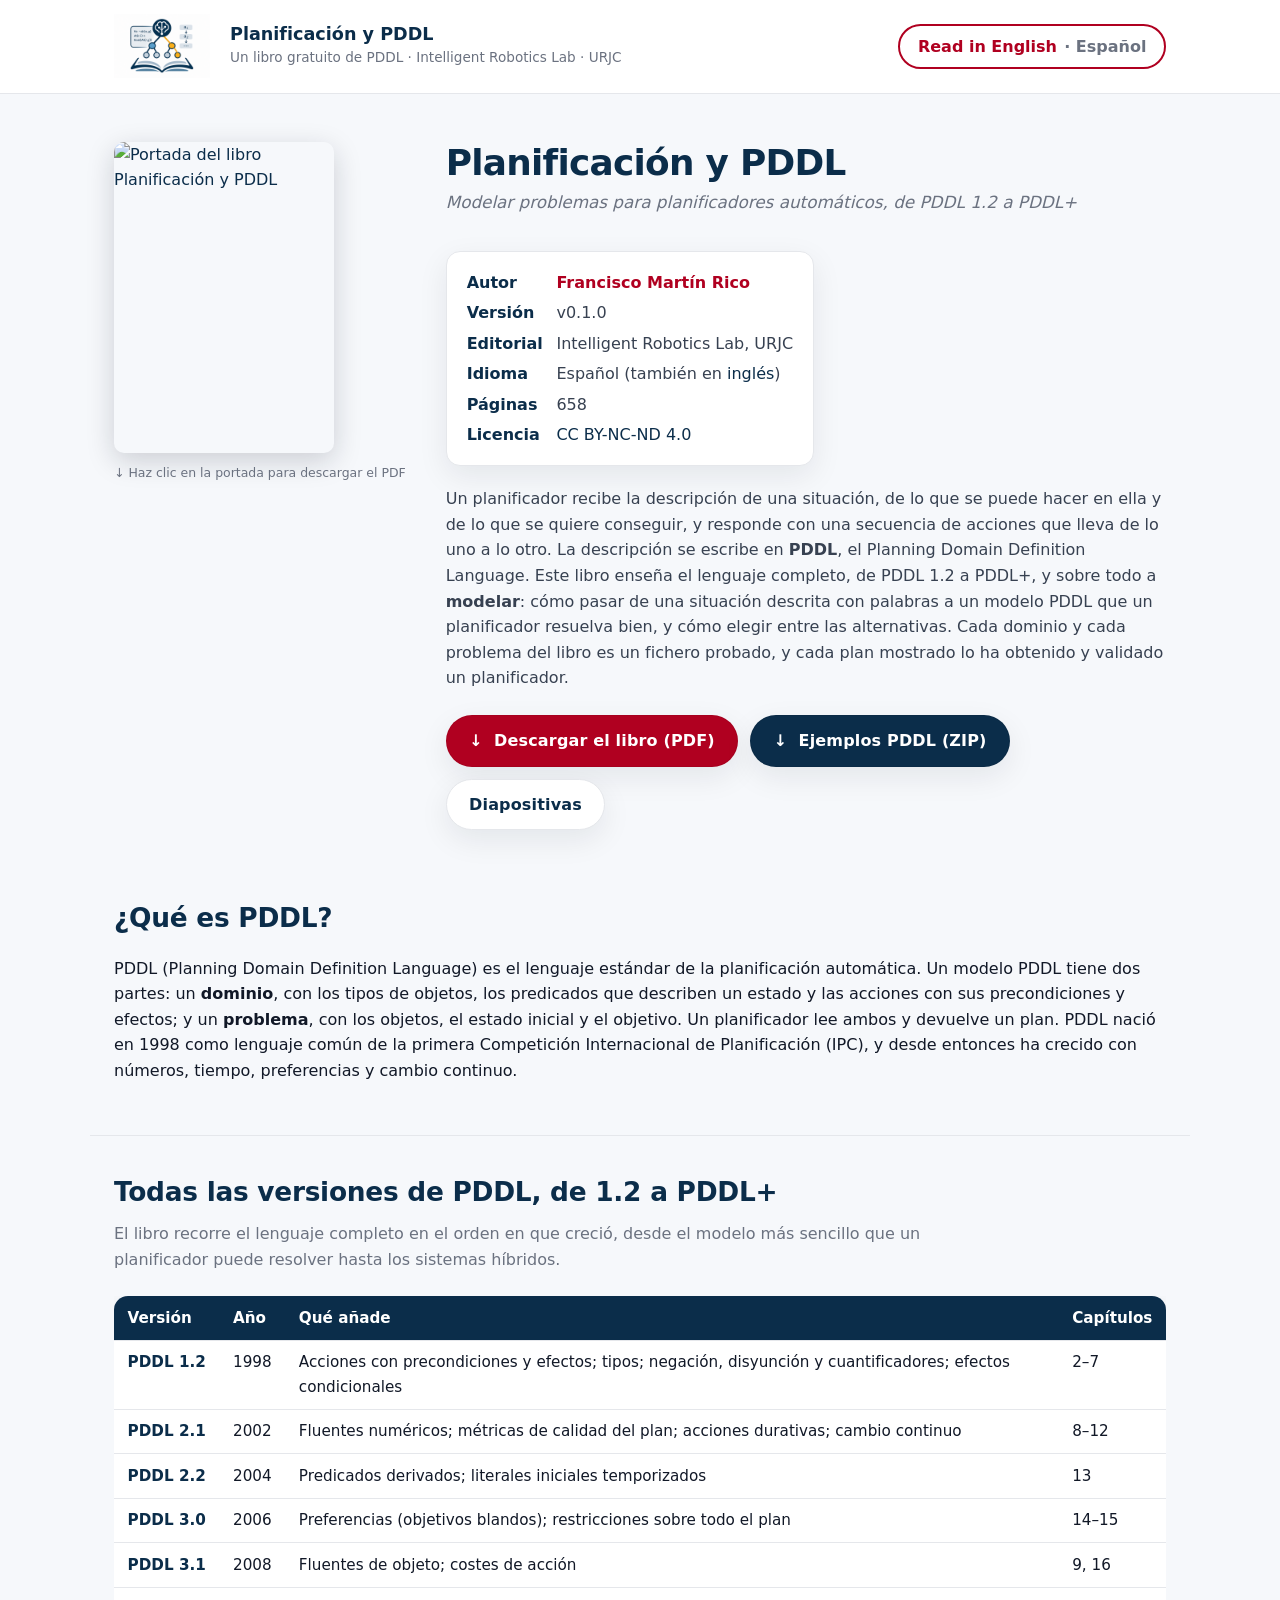
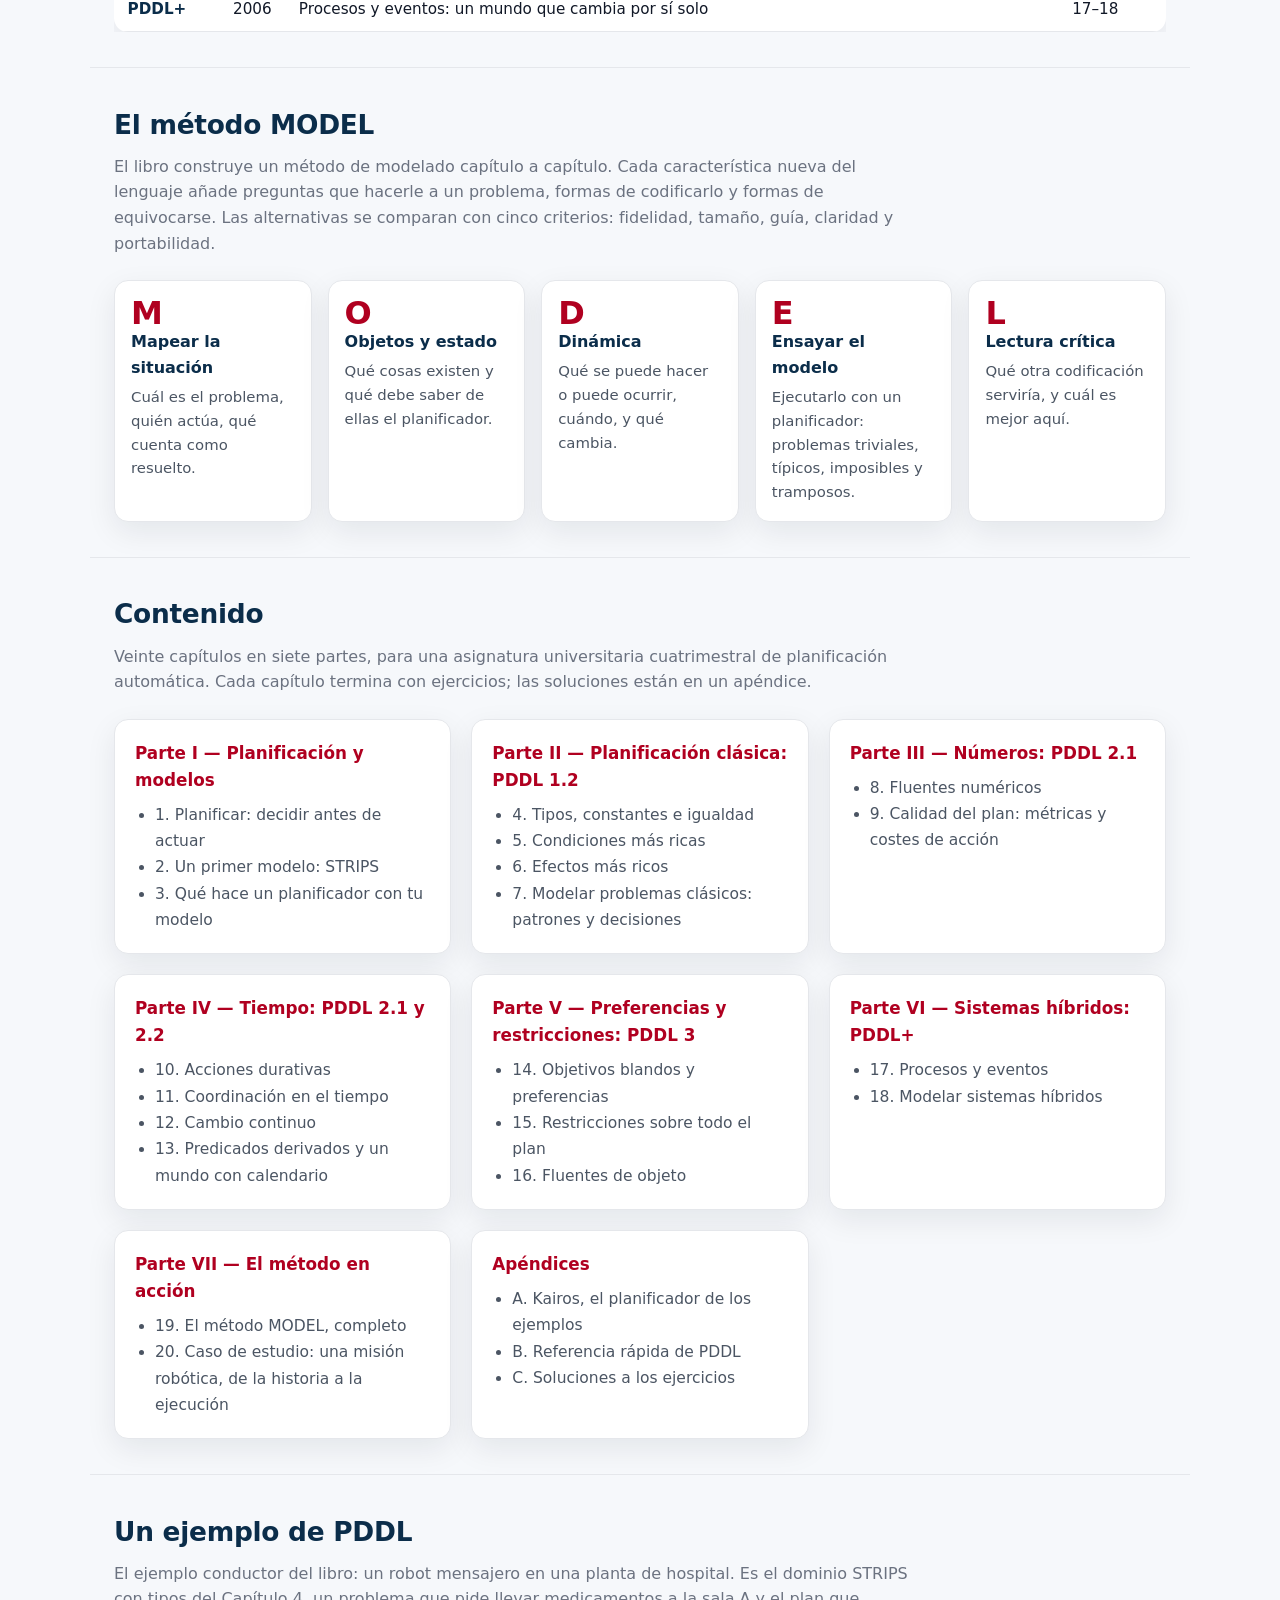
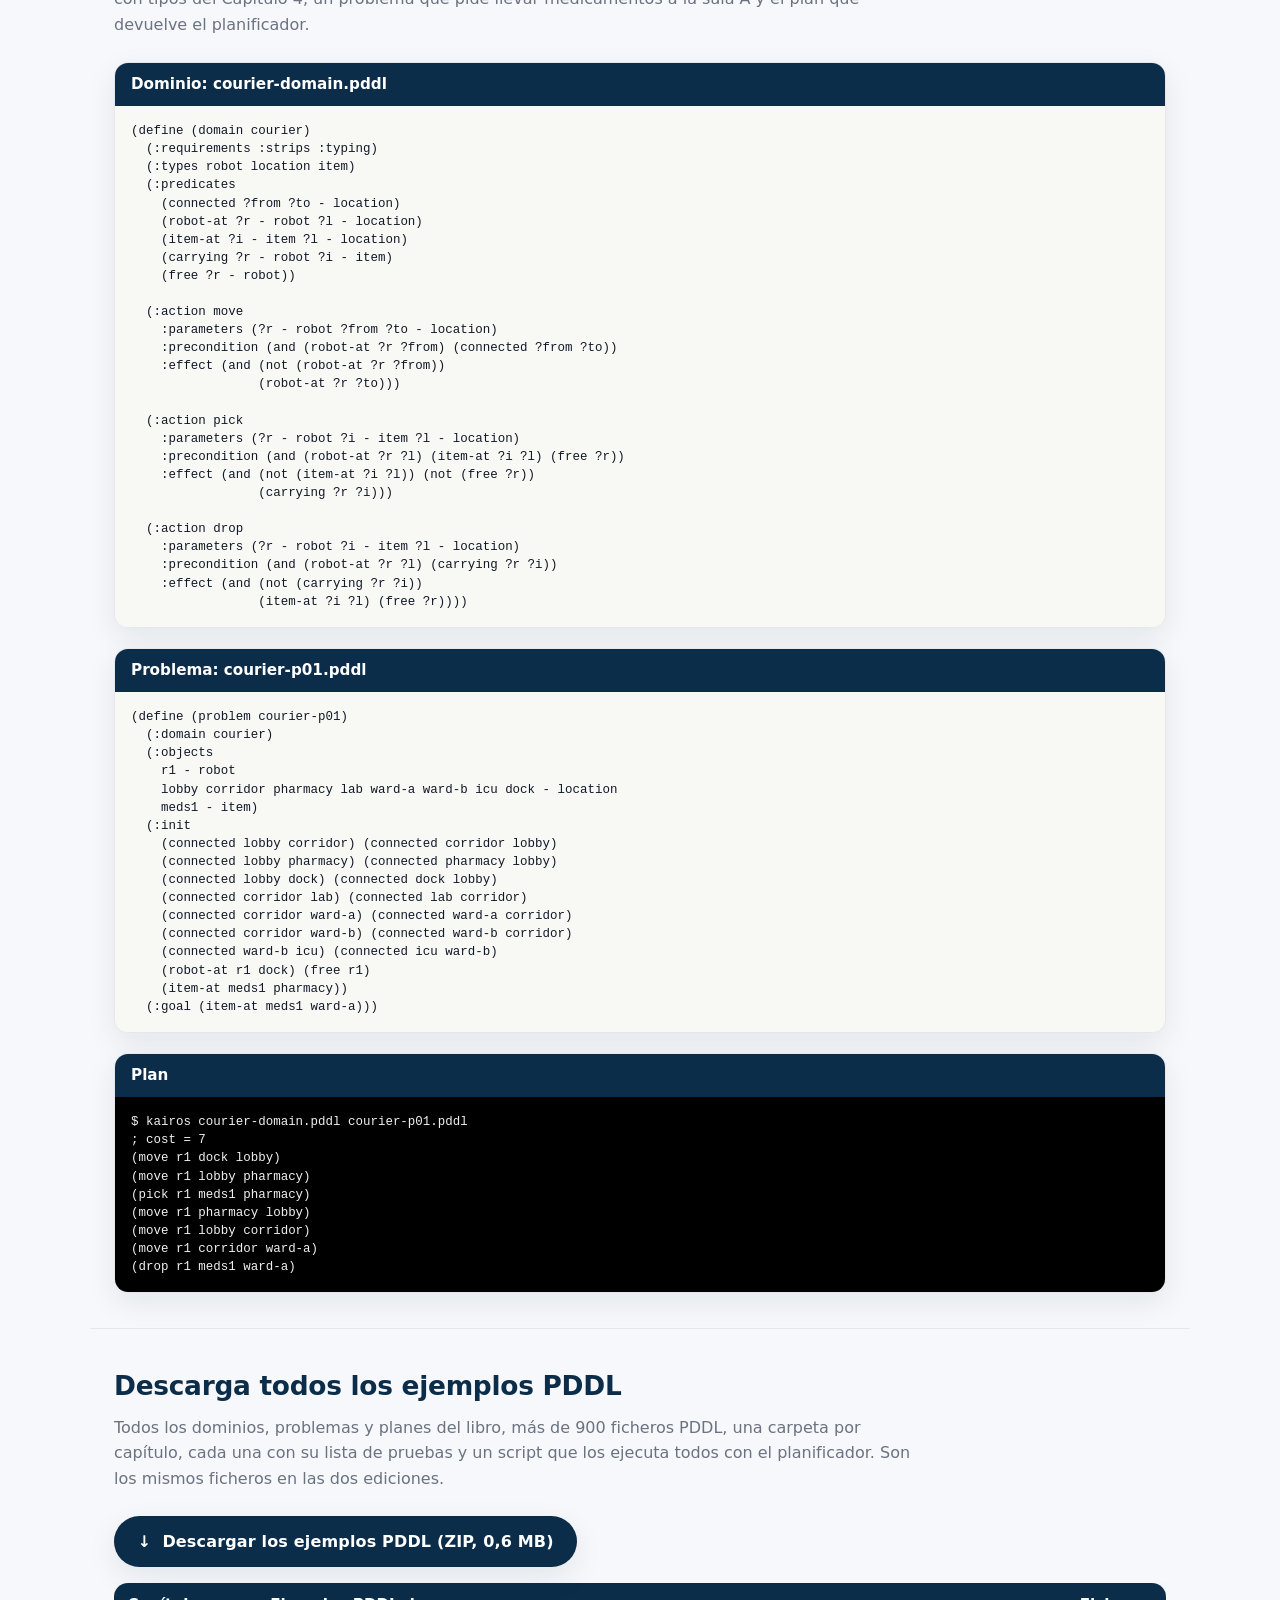
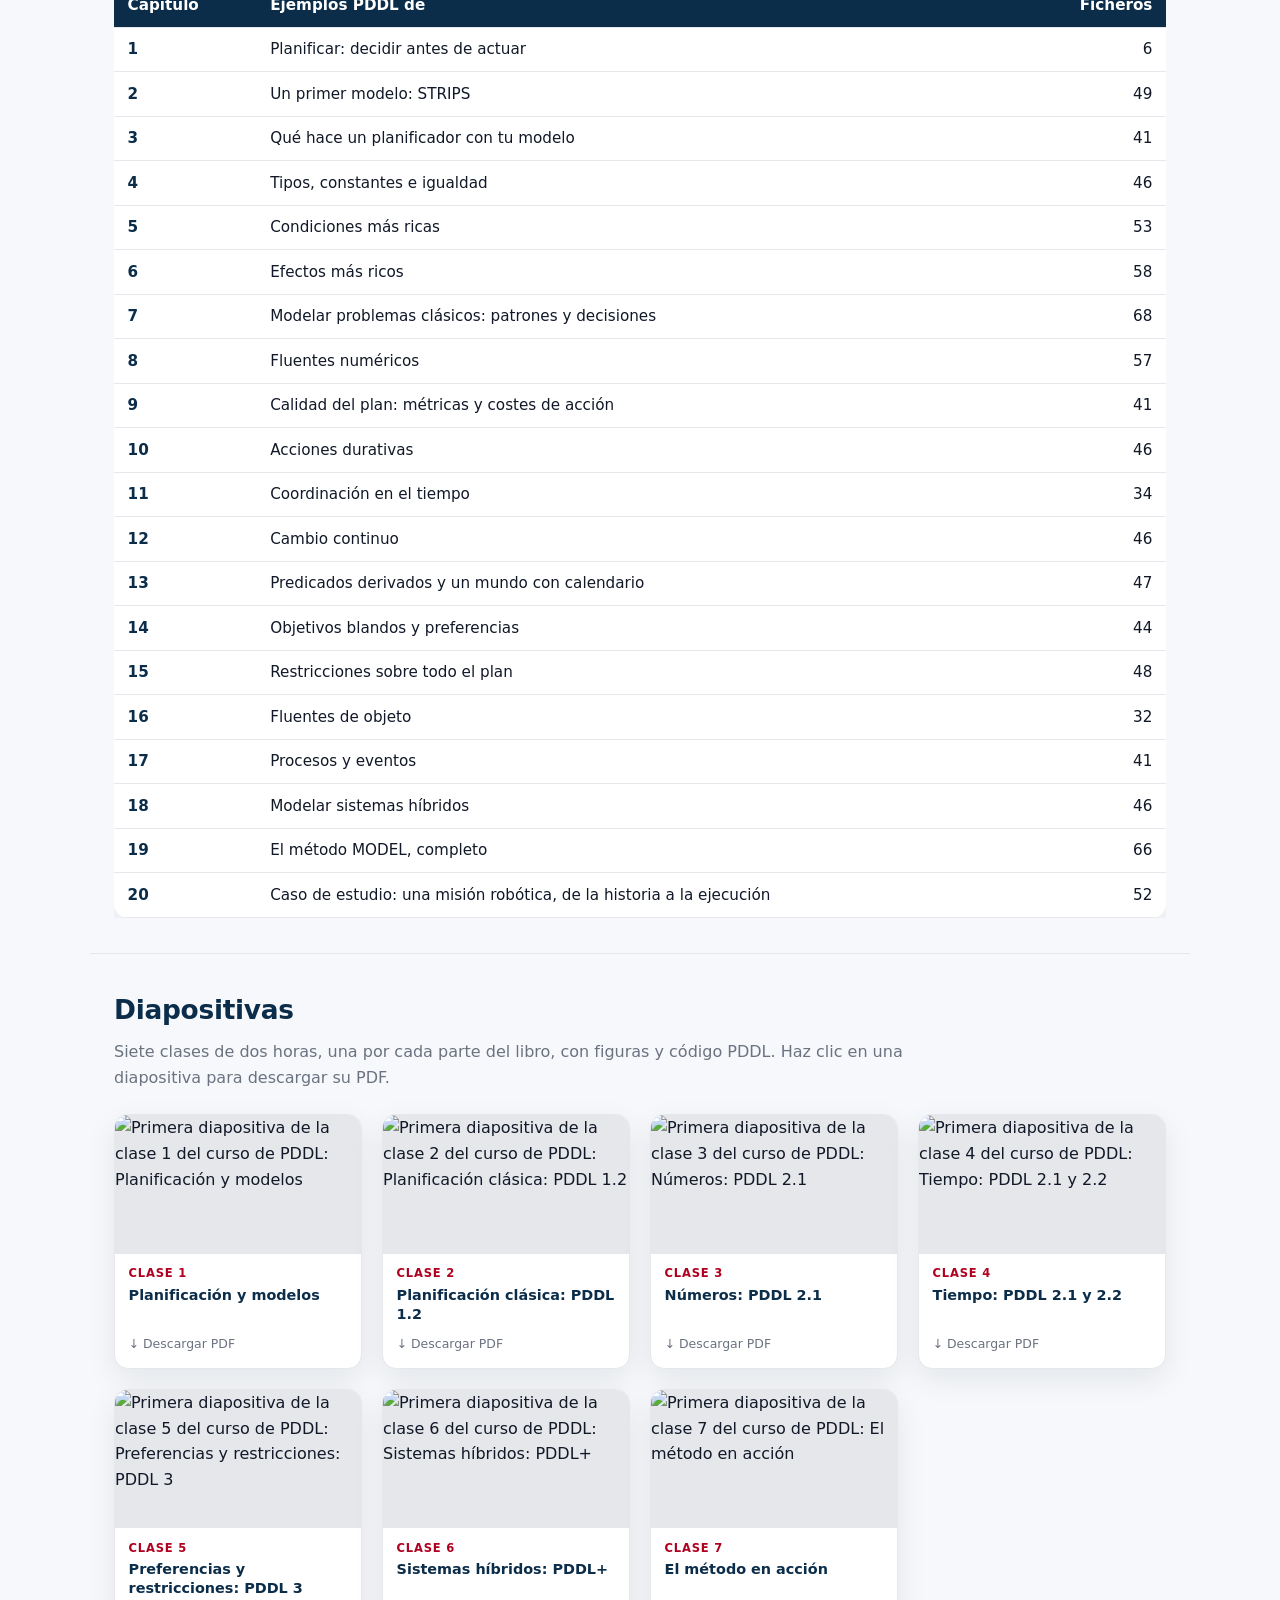
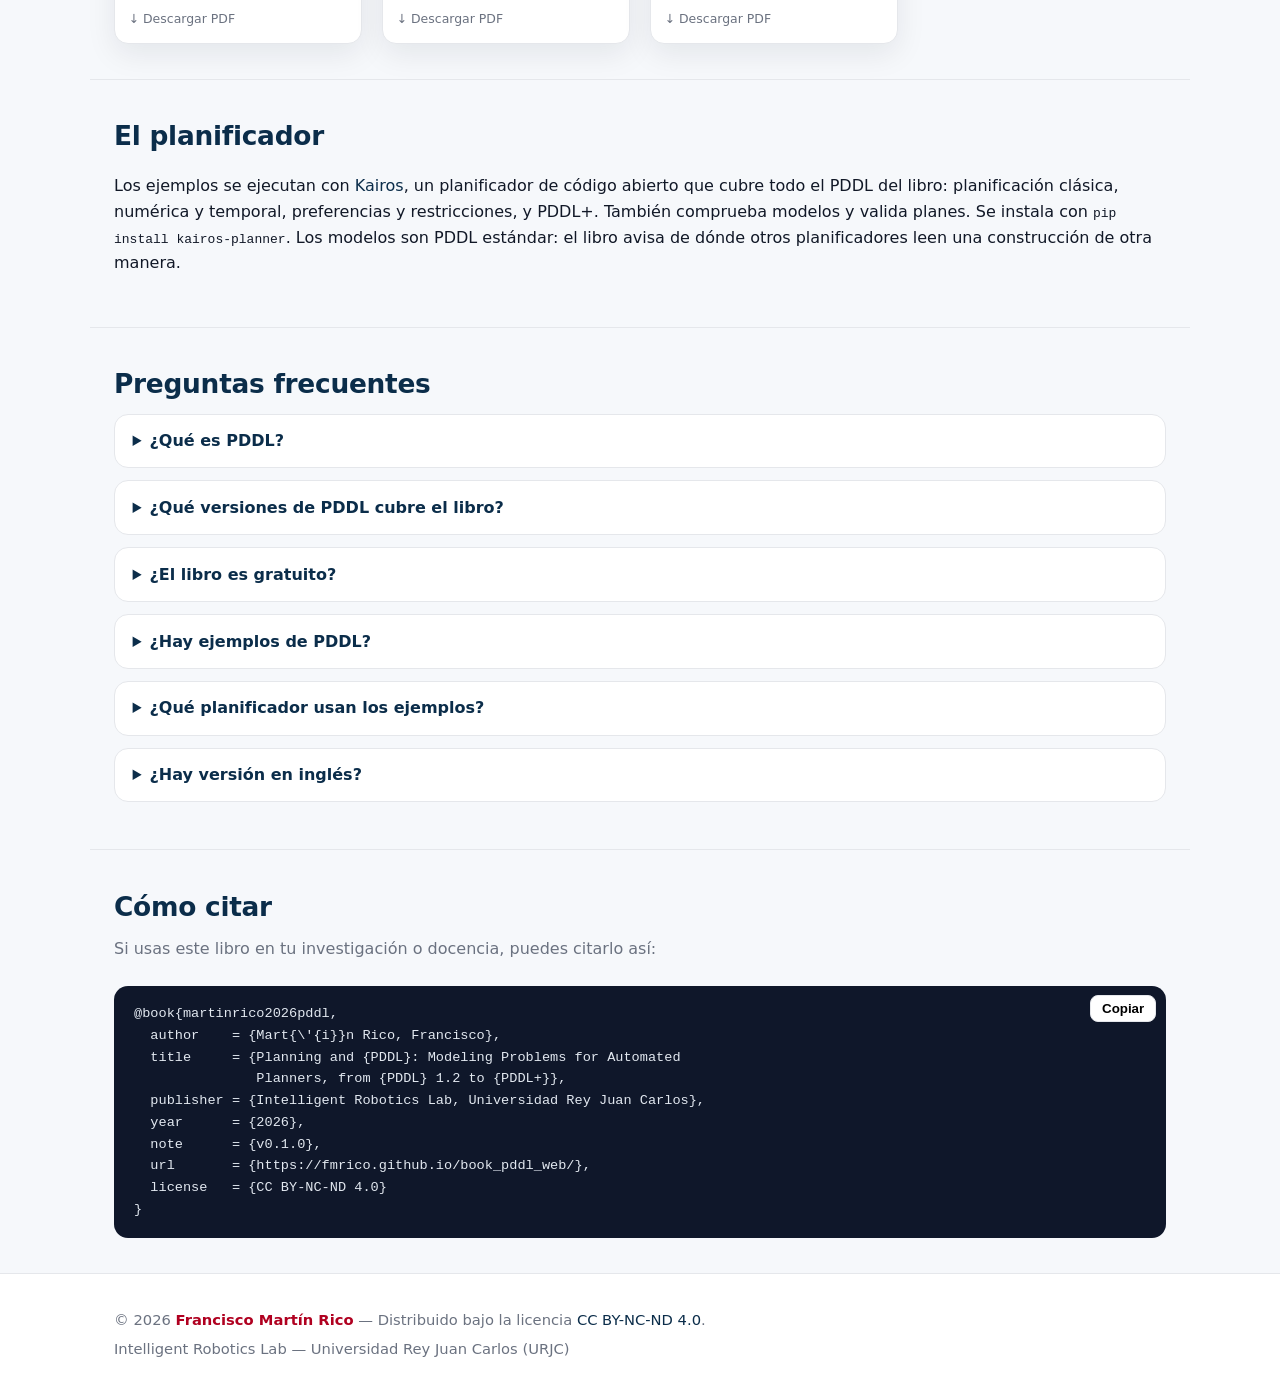
==== commit b8eb53e8: "PDDL examples: ZIP download, section and per-chapter table The ZIP has every domain, problem and pla" ====
--- a/es/index.html
+++ b/es/index.html
@@ -148,7 +148,7 @@
           "name": "¿Hay ejemplos de PDDL?",
           "acceptedAnswer": {
             "@type": "Answer",
-            "text": "Cientos. Cada dominio y cada problema del libro es un fichero probado, y cada plan mostrado lo ha obtenido y validado el planificador Kairos. Cada capítulo tiene ejercicios con soluciones."
+            "text": "Sí, más de 900 ficheros PDDL, que se descargan gratis en un ZIP desde esta página. Cada dominio y cada problema del libro es un fichero probado, y cada plan mostrado lo ha obtenido y validado el planificador Kairos. Cada capítulo tiene ejercicios con soluciones."
           }
         },
         {
@@ -222,6 +222,7 @@
       <p class="hero-desc">Un planificador recibe la descripción de una situación, de lo que se puede hacer en ella y de lo que se quiere conseguir, y responde con una secuencia de acciones que lleva de lo uno a lo otro. La descripción se escribe en <strong>PDDL</strong>, el Planning Domain Definition Language. Este libro enseña el lenguaje completo, de PDDL&nbsp;1.2 a PDDL+, y sobre todo a <strong>modelar</strong>: cómo pasar de una situación descrita con palabras a un modelo PDDL que un planificador resuelva bien, y cómo elegir entre las alternativas. Cada dominio y cada problema del libro es un fichero probado, y cada plan mostrado lo ha obtenido y validado un planificador.</p>
       <div class="hero-actions">
         <a class="button" href="../pdf/es/planificacion-y-pddl-libro.pdf" download="planificacion-y-pddl-libro.pdf">&#8595;&nbsp; Descargar el libro (PDF)</a>
+        <a class="button button-examples" href="../downloads/planning-and-pddl-examples.zip" download>&#8595;&nbsp; Ejemplos PDDL (ZIP)</a>
         <a class="button button-secondary" href="#slides">Diapositivas</a>
       </div>
     </div>
@@ -401,6 +402,39 @@
     </div>
   </section>
 
+  <section id="examples">
+    <h2>Descarga todos los ejemplos PDDL</h2>
+    <p class="section-intro">Todos los dominios, problemas y planes del libro, más de 900 ficheros PDDL, una carpeta por capítulo, cada una con su lista de pruebas y un script que los ejecuta todos con el planificador. Son los mismos ficheros en las dos ediciones.</p>
+    <p><a class="button button-examples" href="../downloads/planning-and-pddl-examples.zip" download>&#8595;&nbsp; Descargar los ejemplos PDDL (ZIP, 0,6&nbsp;MB)</a></p>
+    <div class="table-wrap">
+      <table class="versions examples-table">
+        <thead><tr><th>Capítulo</th><th>Ejemplos PDDL de</th><th>Ficheros</th></tr></thead>
+        <tbody>
+          <tr><td>1</td><td>Planificar: decidir antes de actuar</td><td>6</td></tr>
+          <tr><td>2</td><td>Un primer modelo: STRIPS</td><td>49</td></tr>
+          <tr><td>3</td><td>Qué hace un planificador con tu modelo</td><td>41</td></tr>
+          <tr><td>4</td><td>Tipos, constantes e igualdad</td><td>46</td></tr>
+          <tr><td>5</td><td>Condiciones más ricas</td><td>53</td></tr>
+          <tr><td>6</td><td>Efectos más ricos</td><td>58</td></tr>
+          <tr><td>7</td><td>Modelar problemas clásicos: patrones y decisiones</td><td>68</td></tr>
+          <tr><td>8</td><td>Fluentes numéricos</td><td>57</td></tr>
+          <tr><td>9</td><td>Calidad del plan: métricas y costes de acción</td><td>41</td></tr>
+          <tr><td>10</td><td>Acciones durativas</td><td>46</td></tr>
+          <tr><td>11</td><td>Coordinación en el tiempo</td><td>34</td></tr>
+          <tr><td>12</td><td>Cambio continuo</td><td>46</td></tr>
+          <tr><td>13</td><td>Predicados derivados y un mundo con calendario</td><td>47</td></tr>
+          <tr><td>14</td><td>Objetivos blandos y preferencias</td><td>44</td></tr>
+          <tr><td>15</td><td>Restricciones sobre todo el plan</td><td>48</td></tr>
+          <tr><td>16</td><td>Fluentes de objeto</td><td>32</td></tr>
+          <tr><td>17</td><td>Procesos y eventos</td><td>41</td></tr>
+          <tr><td>18</td><td>Modelar sistemas híbridos</td><td>46</td></tr>
+          <tr><td>19</td><td>El método MODEL, completo</td><td>66</td></tr>
+          <tr><td>20</td><td>Caso de estudio: una misión robótica, de la historia a la ejecución</td><td>52</td></tr>
+        </tbody>
+      </table>
+    </div>
+  </section>
+
   <section id="slides">
     <h2>Diapositivas</h2>
     <p class="section-intro">Siete clases de dos horas, una por cada parte del libro, con figuras y código PDDL. Haz clic en una diapositiva para descargar su PDF.</p>
@@ -499,7 +533,7 @@
     </details>
     <details>
       <summary>¿Hay ejemplos de PDDL?</summary>
-      <p>Cientos. Cada dominio y cada problema del libro es un fichero probado, y cada plan mostrado lo ha obtenido y validado el planificador Kairos. Cada capítulo tiene ejercicios con soluciones.</p>
+      <p>Sí, más de 900 ficheros PDDL, que se descargan gratis en un ZIP desde esta página. Cada dominio y cada problema del libro es un fichero probado, y cada plan mostrado lo ha obtenido y validado el planificador Kairos. Cada capítulo tiene ejercicios con soluciones.</p>
     </details>
     <details>
       <summary>¿Qué planificador usan los ejemplos?</summary>
--- a/styles.css
+++ b/styles.css
@@ -463,3 +463,6 @@
   .header-inner img { max-height: 44px; }
   .code-grid { grid-template-columns: 1fr; }
 }
+
+.button-examples { background: var(--primary); }
+.examples-table td:last-child, .examples-table th:last-child { text-align: right; }
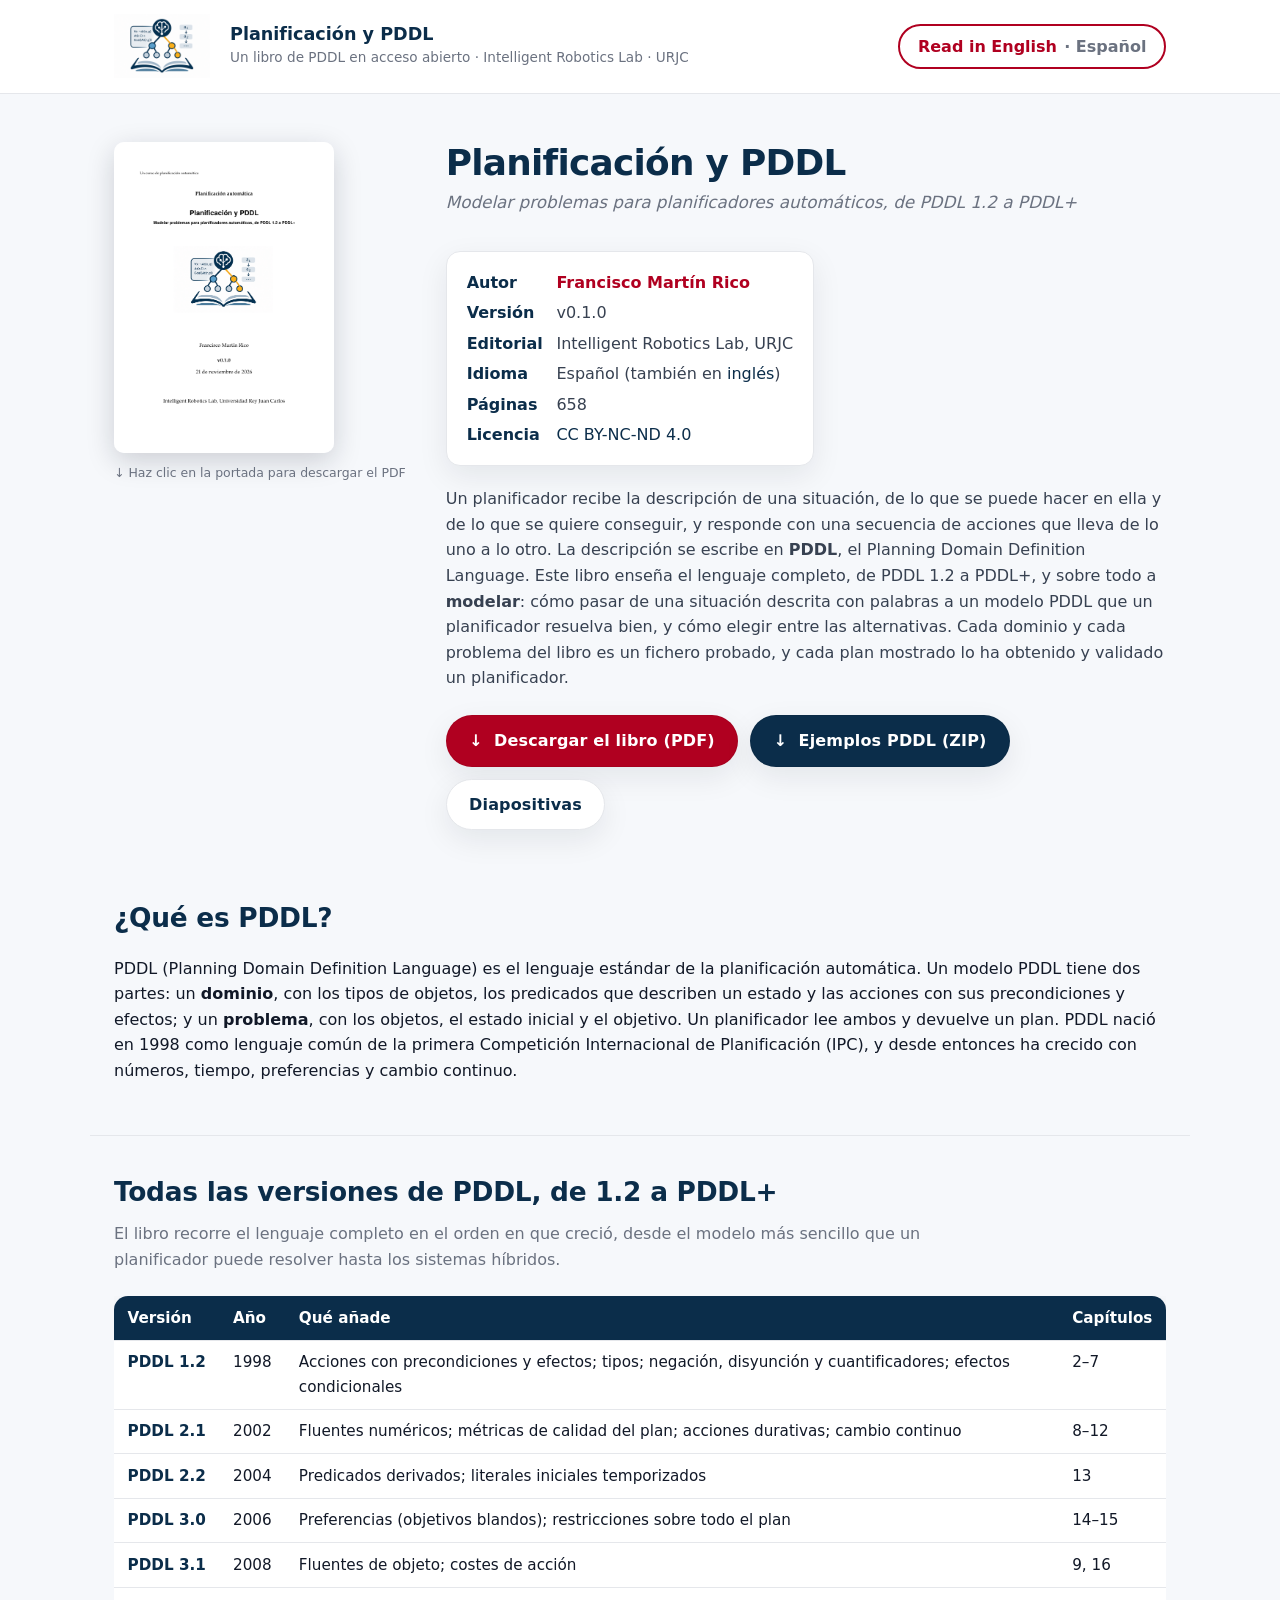
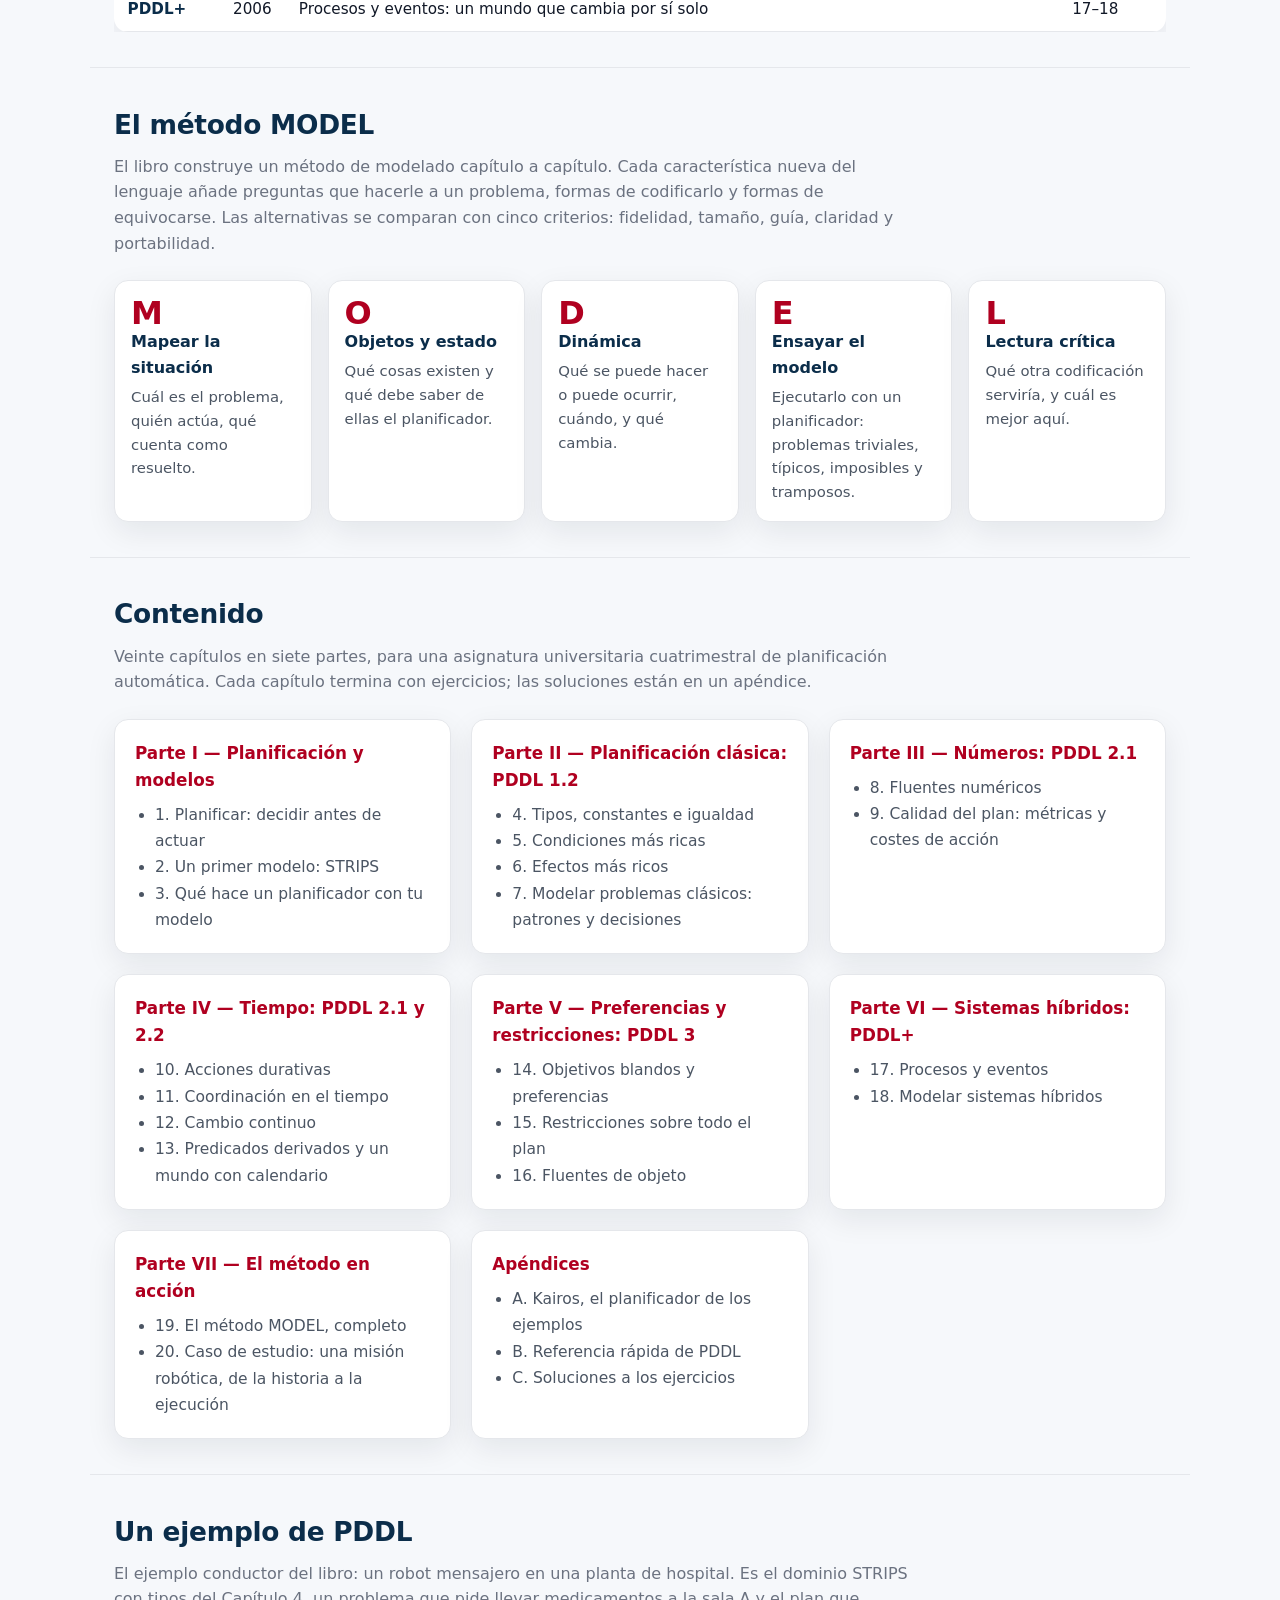
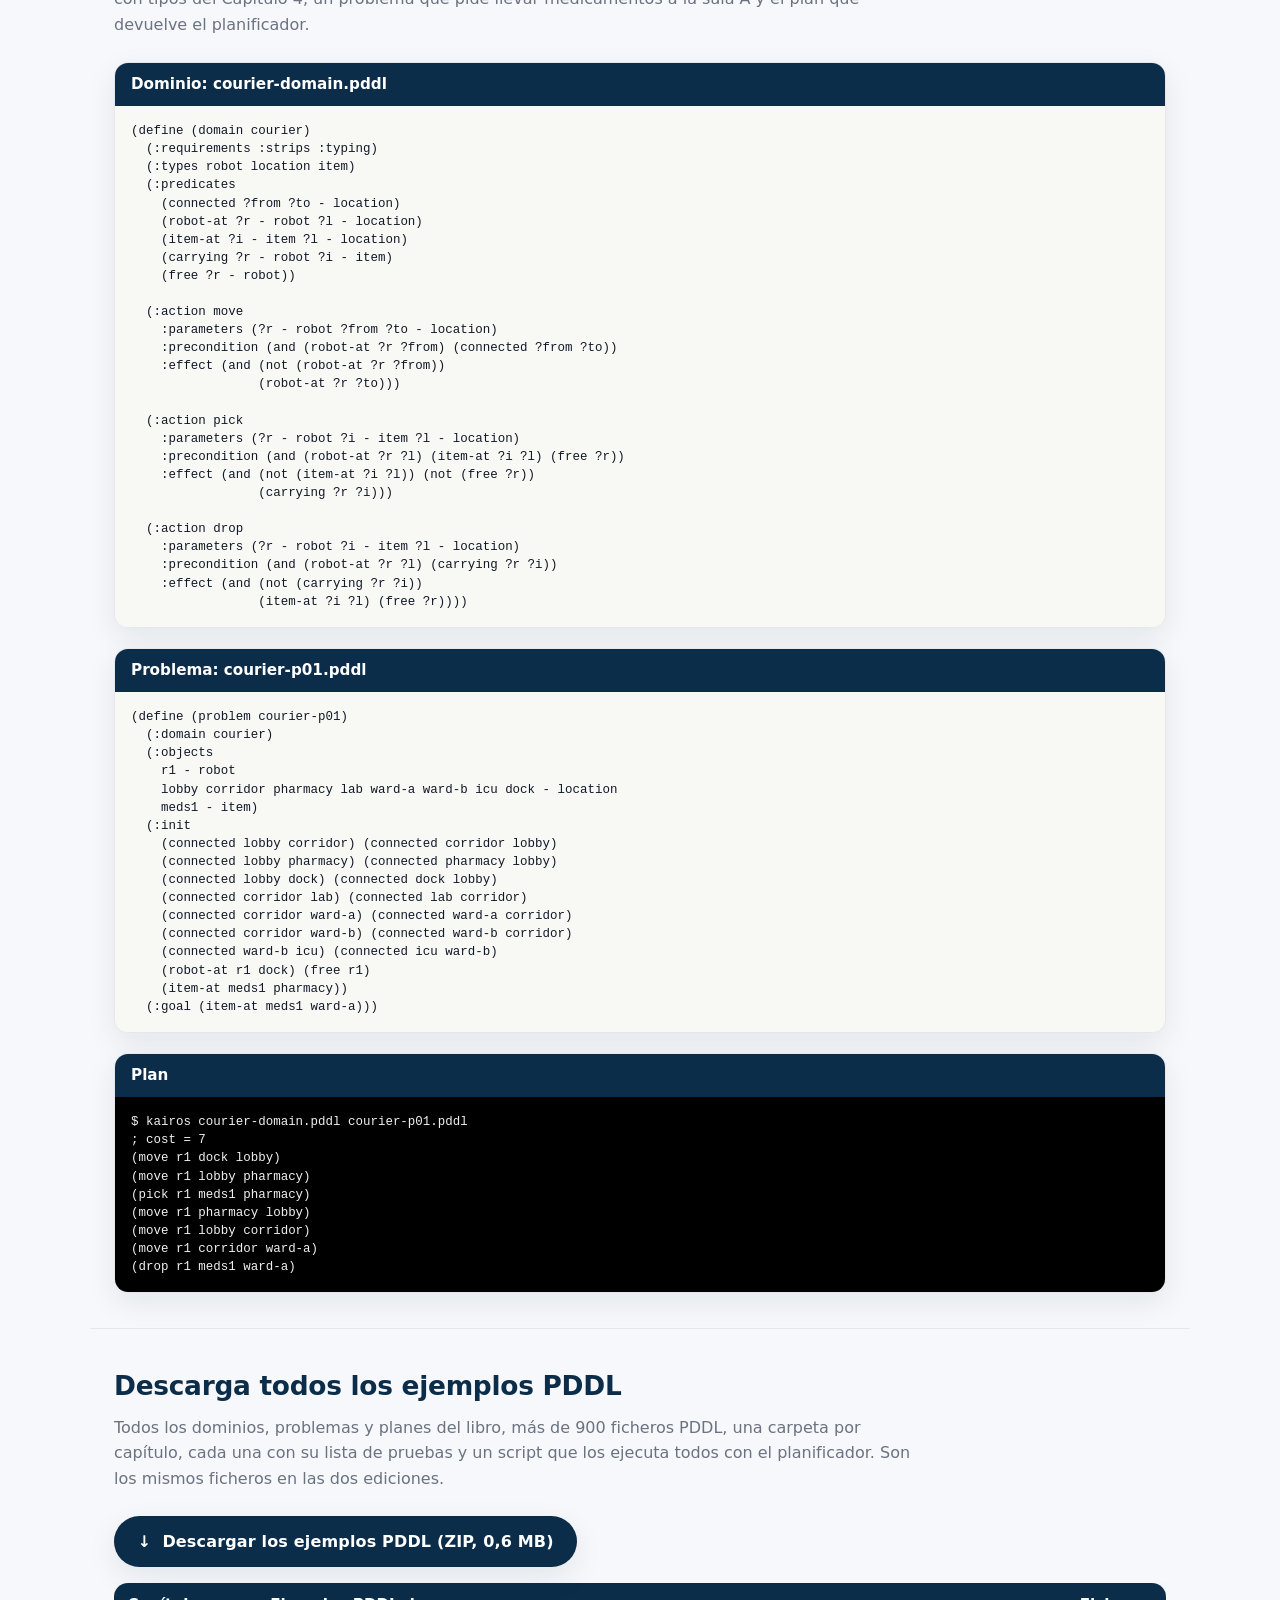
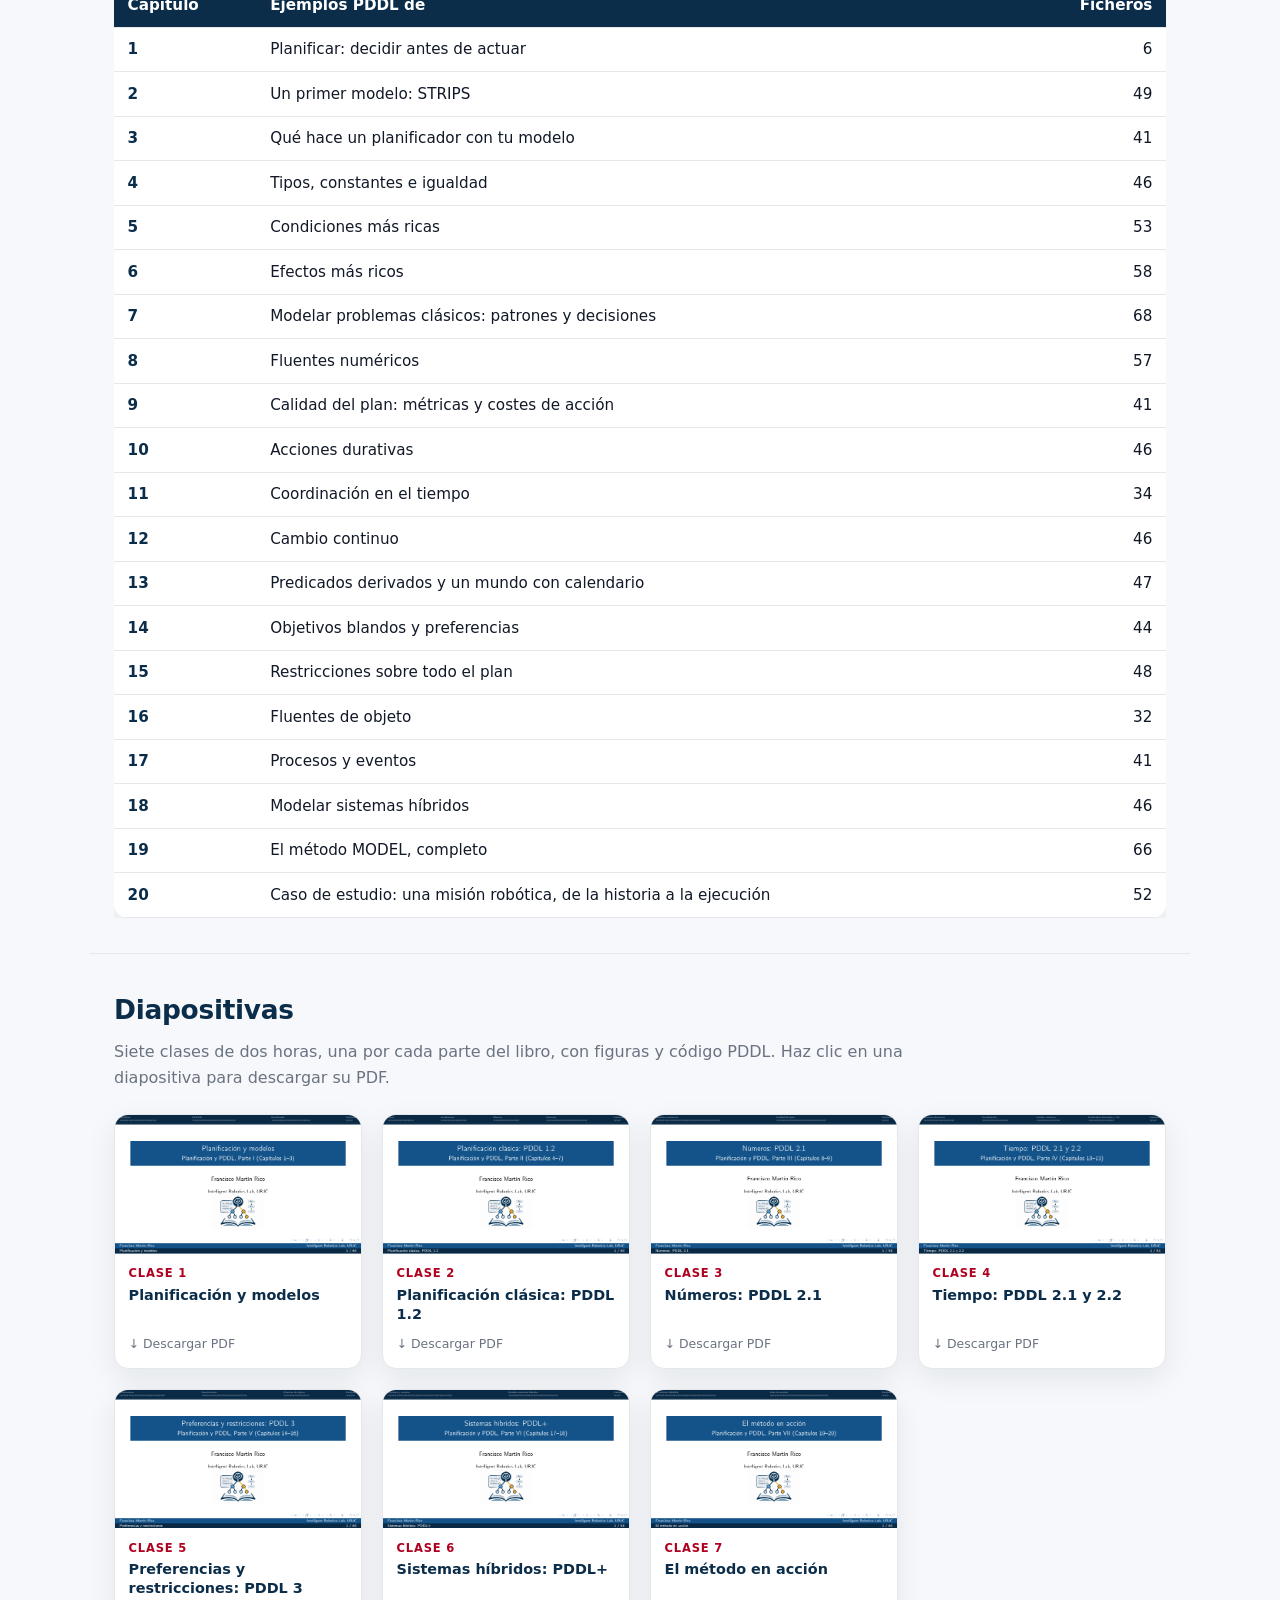
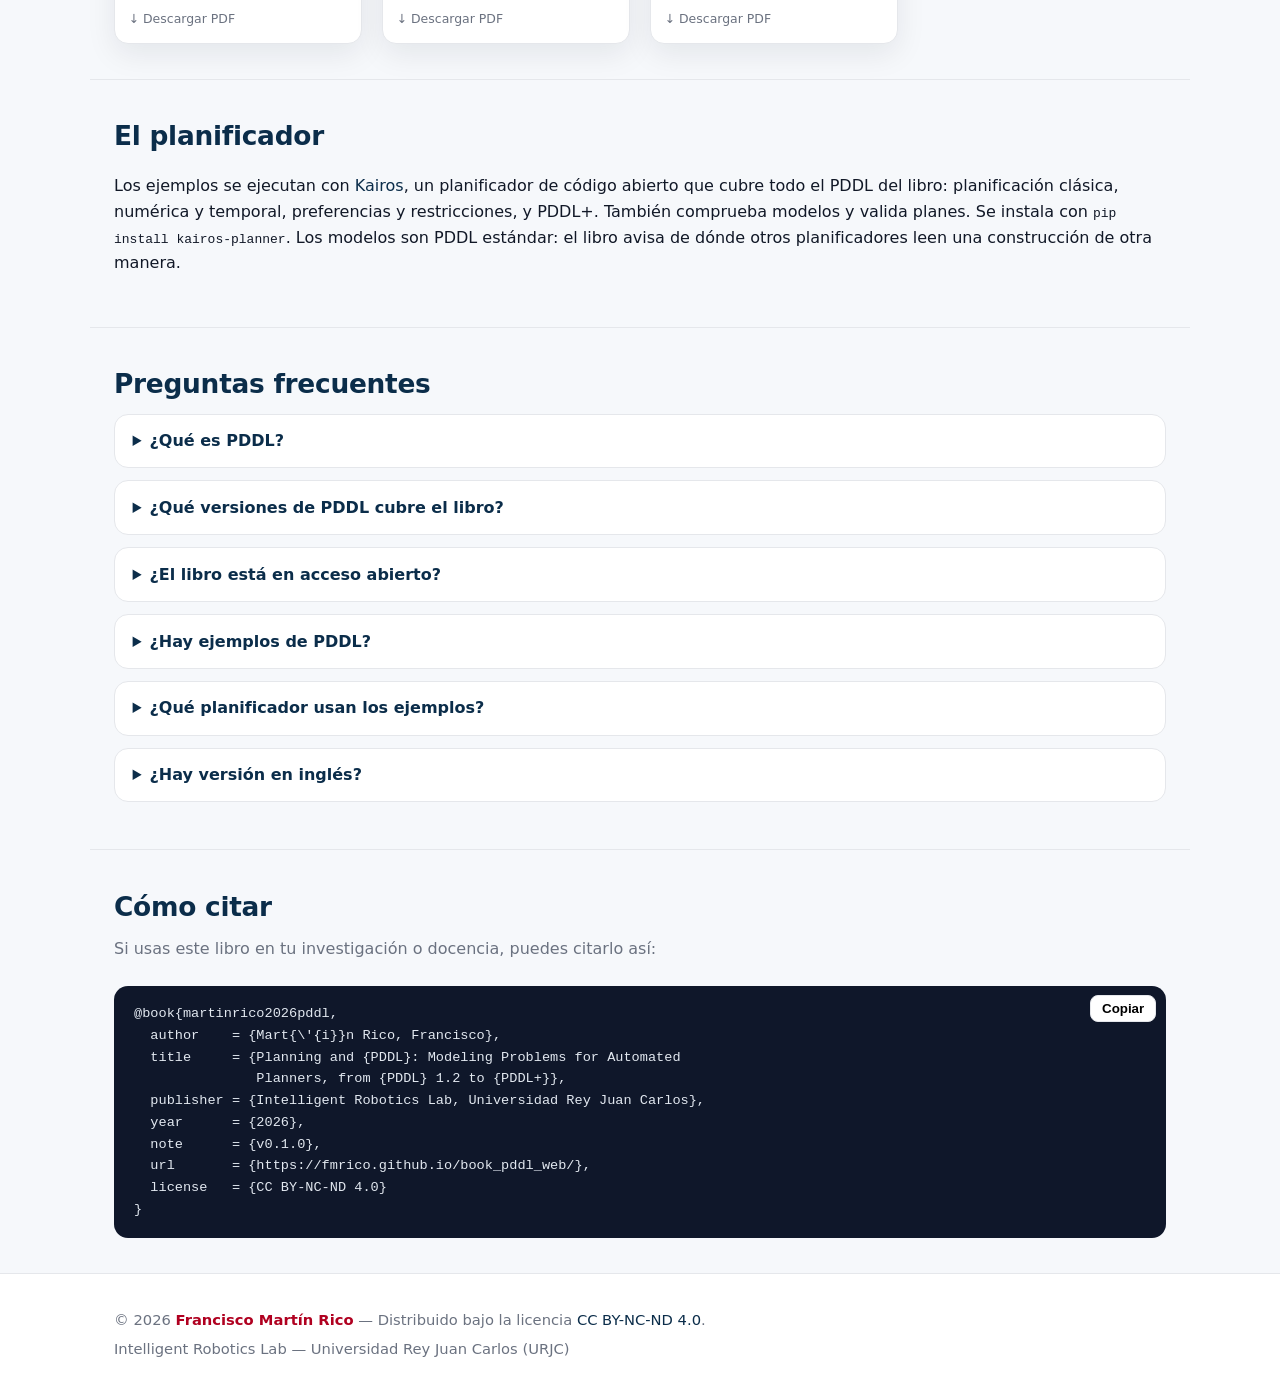
==== commit 24d8a720: "Describe the book as open access instead of free" ====
--- a/es/index.html
+++ b/es/index.html
@@ -3,8 +3,8 @@
 <head>
   <meta charset="utf-8" />
   <meta name="viewport" content="width=device-width, initial-scale=1" />
-  <title>Planificación y PDDL — Libro gratuito de PDDL: tutorial, documentación y ejemplos</title>
-  <meta name="description" content="Planificación y PDDL es un libro universitario gratuito sobre el lenguaje PDDL (Planning Domain Definition Language): PDDL 1.2, 2.1, 2.2, 3.0, 3.1 y PDDL+, con cientos de ejemplos PDDL probados, un método de modelado, ejercicios resueltos y diapositivas. PDF gratuito en español y en inglés." />
+  <title>Planificación y PDDL — Libro de PDDL en acceso abierto: tutorial, documentación y ejemplos</title>
+  <meta name="description" content="Planificación y PDDL es un libro universitario en acceso abierto sobre el lenguaje PDDL (Planning Domain Definition Language): PDDL 1.2, 2.1, 2.2, 3.0, 3.1 y PDDL+, con cientos de ejemplos PDDL probados, un método de modelado, ejercicios resueltos y diapositivas. PDF en español y en inglés." />
   <meta name="keywords" content="PDDL, libro PDDL, tutorial PDDL, ejemplos PDDL, PDDL ejemplos, documentación PDDL, dominio PDDL, problema PDDL, planificación automática, planificación en IA, inteligencia artificial, STRIPS, PDDL 2.1, PDDL 2.2, PDDL 3, PDDL 3.1, PDDL+, planificación temporal, planificación numérica, acciones durativas, preferencias, procesos y eventos, planificador Kairos, PlanSys2, diapositivas" />
   <meta name="author" content="Francisco Martín Rico" />
   <meta name="robots" content="index, follow, max-image-preview:large" />
@@ -21,8 +21,8 @@
   <meta property="og:site_name" content="Planning and PDDL" />
   <meta property="og:locale" content="es_ES" />
   <meta property="og:locale:alternate" content="en_US" />
-  <meta property="og:title" content="Planificación y PDDL — Libro gratuito de PDDL: tutorial, documentación y ejemplos" />
-  <meta property="og:description" content="Planificación y PDDL es un libro universitario gratuito sobre el lenguaje PDDL (Planning Domain Definition Language): PDDL 1.2, 2.1, 2.2, 3.0, 3.1 y PDDL+, con cientos de ejemplos PDDL probados, un método de modelado, ejercicios resueltos y diapositivas. PDF gratuito en español y en inglés." />
+  <meta property="og:title" content="Planificación y PDDL — Libro de PDDL en acceso abierto: tutorial, documentación y ejemplos" />
+  <meta property="og:description" content="Planificación y PDDL es un libro universitario en acceso abierto sobre el lenguaje PDDL (Planning Domain Definition Language): PDDL 1.2, 2.1, 2.2, 3.0, 3.1 y PDDL+, con cientos de ejemplos PDDL probados, un método de modelado, ejercicios resueltos y diapositivas. PDF en español y en inglés." />
   <meta property="og:url" content="https://fmrico.github.io/book_pddl_web/es/" />
   <meta property="og:image" content="https://fmrico.github.io/book_pddl_web/img/social-card.png" />
   <meta property="og:image:width" content="1200" />
@@ -33,8 +33,8 @@
   <meta property="book:tag" content="PDDL" />
 
   <meta name="twitter:card" content="summary_large_image" />
-  <meta name="twitter:title" content="Planificación y PDDL — Libro gratuito de PDDL: tutorial, documentación y ejemplos" />
-  <meta name="twitter:description" content="Planificación y PDDL es un libro universitario gratuito sobre el lenguaje PDDL (Planning Domain Definition Language): PDDL 1.2, 2.1, 2.2, 3.0, 3.1 y PDDL+, con cientos de ejemplos PDDL probados, un método de modelado, ejercicios resueltos y diapositivas. PDF gratuito en español y en inglés." />
+  <meta name="twitter:title" content="Planificación y PDDL — Libro de PDDL en acceso abierto: tutorial, documentación y ejemplos" />
+  <meta name="twitter:description" content="Planificación y PDDL es un libro universitario en acceso abierto sobre el lenguaje PDDL (Planning Domain Definition Language): PDDL 1.2, 2.1, 2.2, 3.0, 3.1 y PDDL+, con cientos de ejemplos PDDL probados, un método de modelado, ejercicios resueltos y diapositivas. PDF en español y en inglés." />
   <meta name="twitter:image" content="https://fmrico.github.io/book_pddl_web/img/social-card.png" />
 
   <script type="application/ld+json">
@@ -63,7 +63,7 @@
       "headline": "Modelar problemas para planificadores automáticos, de PDDL 1.2 a PDDL+",
       "url": "https://fmrico.github.io/book_pddl_web/es/",
       "image": "https://fmrico.github.io/book_pddl_web/img/es/planificacion-y-pddl-portada.png",
-      "description": "Planificación y PDDL es un libro universitario gratuito sobre el lenguaje PDDL (Planning Domain Definition Language): PDDL 1.2, 2.1, 2.2, 3.0, 3.1 y PDDL+, con cientos de ejemplos PDDL probados, un método de modelado, ejercicios resueltos y diapositivas. PDF gratuito en español y en inglés.",
+      "description": "Planificación y PDDL es un libro universitario en acceso abierto sobre el lenguaje PDDL (Planning Domain Definition Language): PDDL 1.2, 2.1, 2.2, 3.0, 3.1 y PDDL+, con cientos de ejemplos PDDL probados, un método de modelado, ejercicios resueltos y diapositivas. PDF en español y en inglés.",
       "inLanguage": "es",
       "bookFormat": "https://schema.org/EBook",
       "numberOfPages": 658,
@@ -137,10 +137,10 @@
         },
         {
           "@type": "Question",
-          "name": "¿El libro es gratuito?",
+          "name": "¿El libro está en acceso abierto?",
           "acceptedAnswer": {
             "@type": "Answer",
-            "text": "Sí. El PDF del libro y las diapositivas se pueden descargar y compartir gratis bajo la licencia CC BY-NC-ND 4.0."
+            "text": "Sí. El PDF del libro y las diapositivas se pueden descargar desde esta página y compartir bajo la licencia CC BY-NC-ND 4.0."
           }
         },
         {
@@ -148,7 +148,7 @@
           "name": "¿Hay ejemplos de PDDL?",
           "acceptedAnswer": {
             "@type": "Answer",
-            "text": "Sí, más de 900 ficheros PDDL, que se descargan gratis en un ZIP desde esta página. Cada dominio y cada problema del libro es un fichero probado, y cada plan mostrado lo ha obtenido y validado el planificador Kairos. Cada capítulo tiene ejercicios con soluciones."
+            "text": "Sí, más de 900 ficheros PDDL, que se descargan en un ZIP desde esta página. Cada dominio y cada problema del libro es un fichero probado, y cada plan mostrado lo ha obtenido y validado el planificador Kairos. Cada capítulo tiene ejercicios con soluciones."
           }
         },
         {
@@ -183,7 +183,7 @@
       <img src="../img/logo_book.png" alt="Planificación y PDDL" width="96" height="64" />
       <div>
         <div class="header-title">Planificación y PDDL</div>
-        <div class="header-subtitle">Un libro gratuito de PDDL · Intelligent Robotics Lab · URJC</div>
+        <div class="header-subtitle">Un libro de PDDL en acceso abierto · Intelligent Robotics Lab · URJC</div>
       </div>
     </div>
     <a class="lang-switch" href="../" hreflang="en" lang="en">
@@ -528,12 +528,12 @@
       <p>Todas: PDDL 1.2 (STRIPS, tipos, ADL), PDDL 2.1 (fluentes numéricos, métricas, acciones durativas), PDDL 2.2 (predicados derivados, literales iniciales temporizados), PDDL 3.0 (preferencias y restricciones de trayectoria), PDDL 3.1 (fluentes de objeto, costes de acción) y PDDL+ (procesos y eventos).</p>
     </details>
     <details>
-      <summary>¿El libro es gratuito?</summary>
-      <p>Sí. El PDF del libro y las diapositivas se pueden descargar y compartir gratis bajo la licencia CC BY-NC-ND 4.0.</p>
+      <summary>¿El libro está en acceso abierto?</summary>
+      <p>Sí. El PDF del libro y las diapositivas se pueden descargar desde esta página y compartir bajo la licencia CC BY-NC-ND 4.0.</p>
     </details>
     <details>
       <summary>¿Hay ejemplos de PDDL?</summary>
-      <p>Sí, más de 900 ficheros PDDL, que se descargan gratis en un ZIP desde esta página. Cada dominio y cada problema del libro es un fichero probado, y cada plan mostrado lo ha obtenido y validado el planificador Kairos. Cada capítulo tiene ejercicios con soluciones.</p>
+      <p>Sí, más de 900 ficheros PDDL, que se descargan en un ZIP desde esta página. Cada dominio y cada problema del libro es un fichero probado, y cada plan mostrado lo ha obtenido y validado el planificador Kairos. Cada capítulo tiene ejercicios con soluciones.</p>
     </details>
     <details>
       <summary>¿Qué planificador usan los ejemplos?</summary>
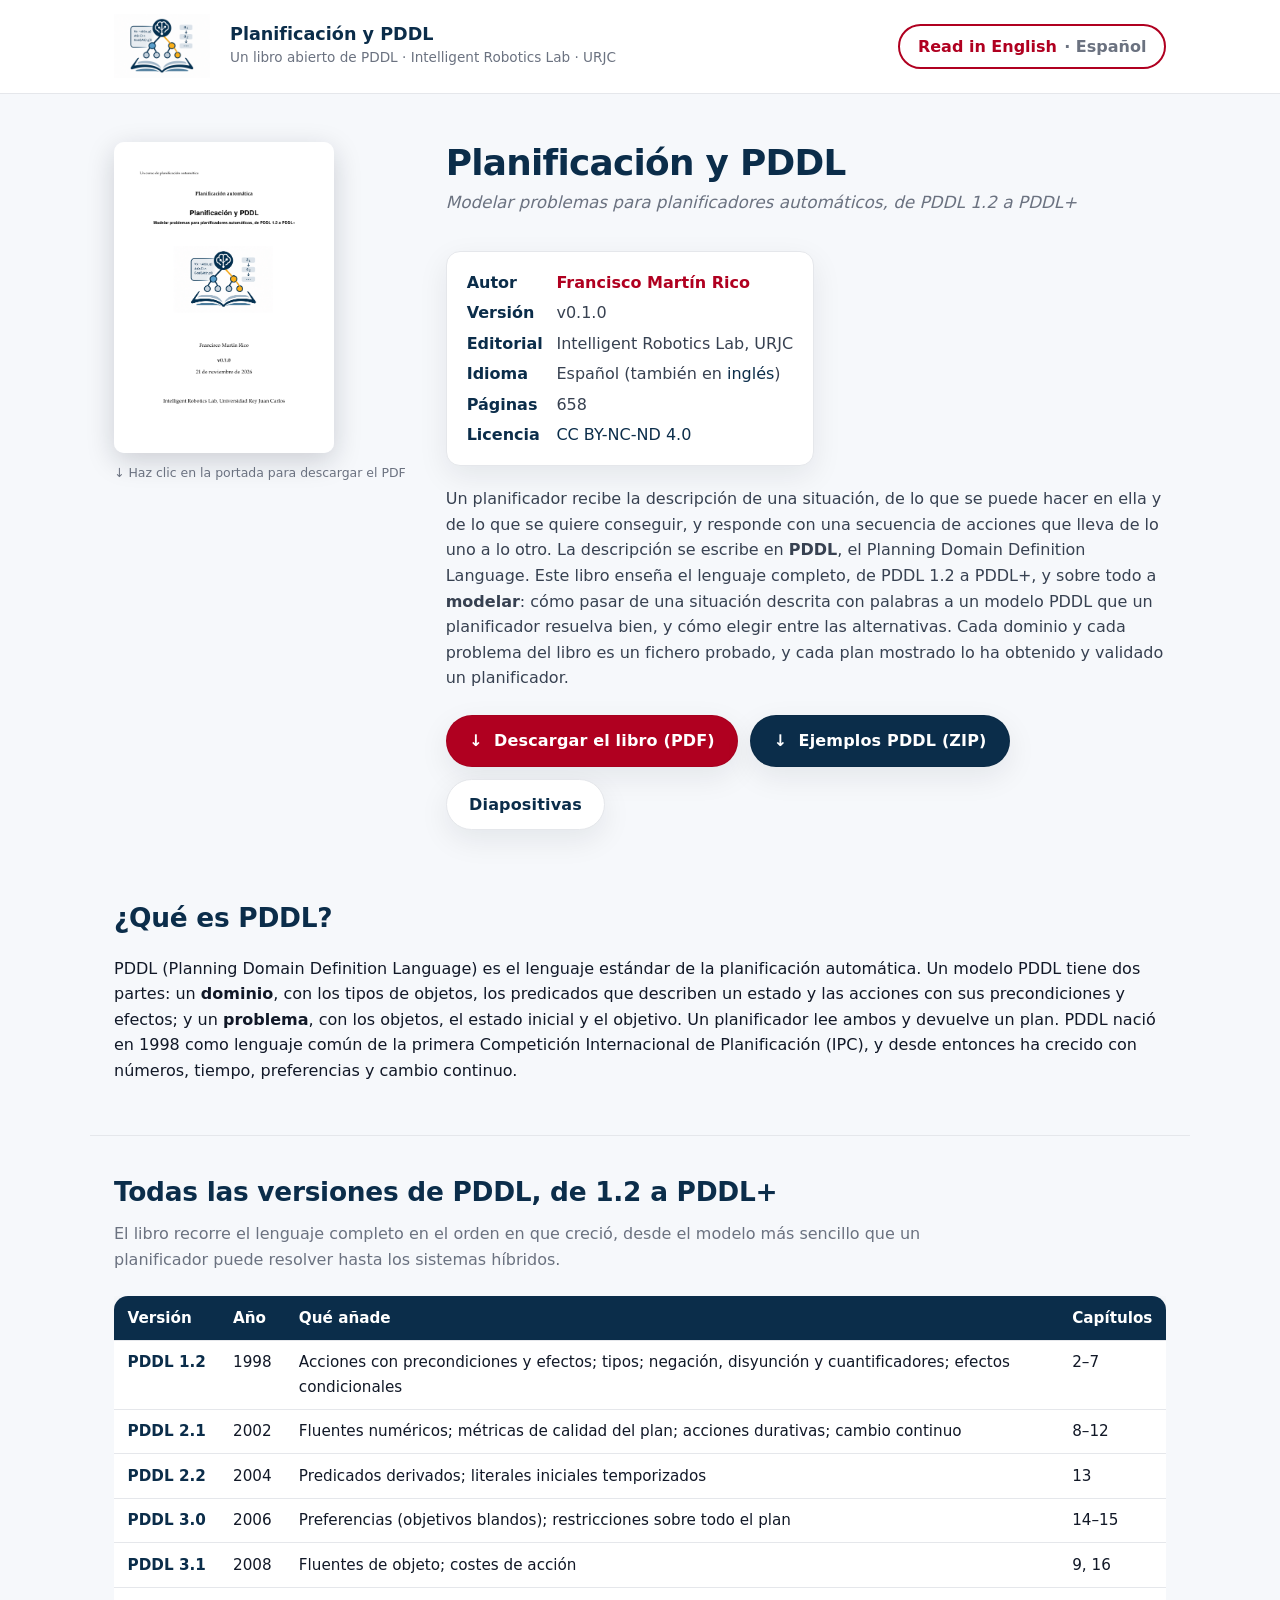
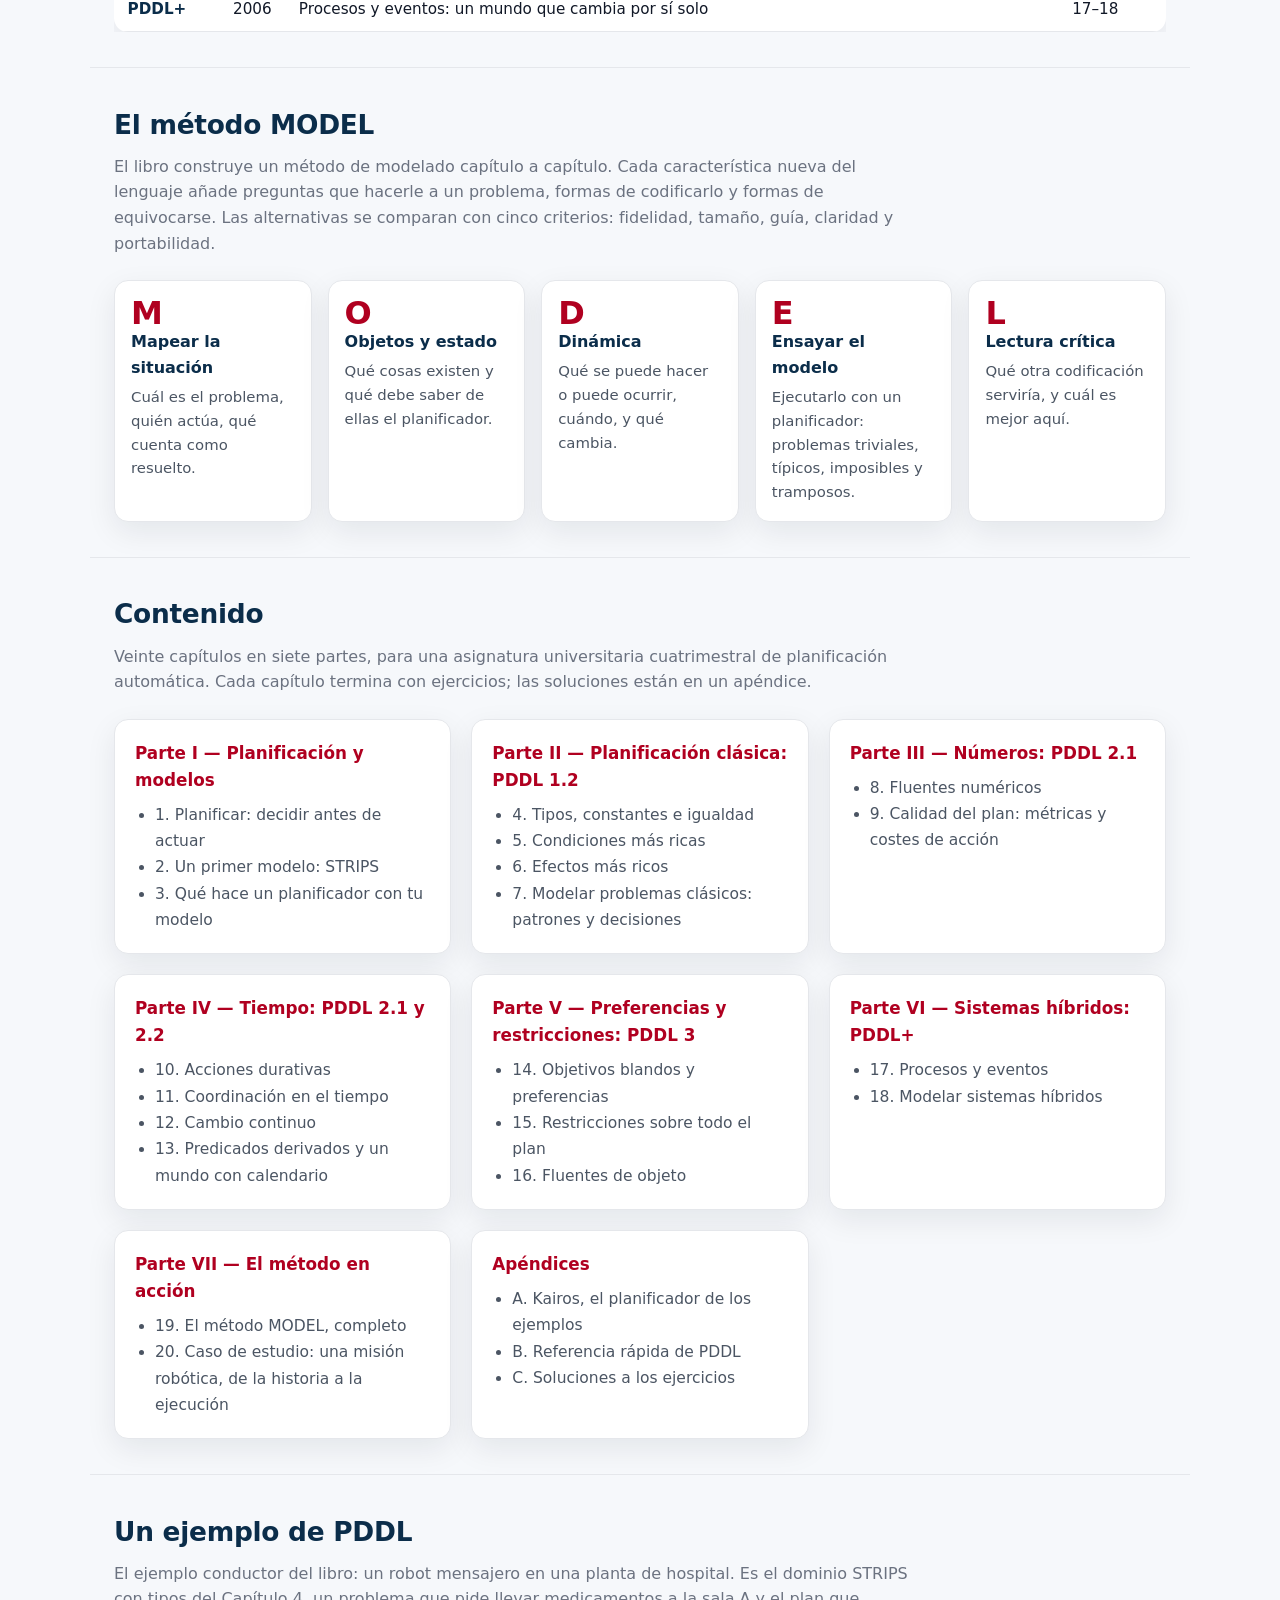
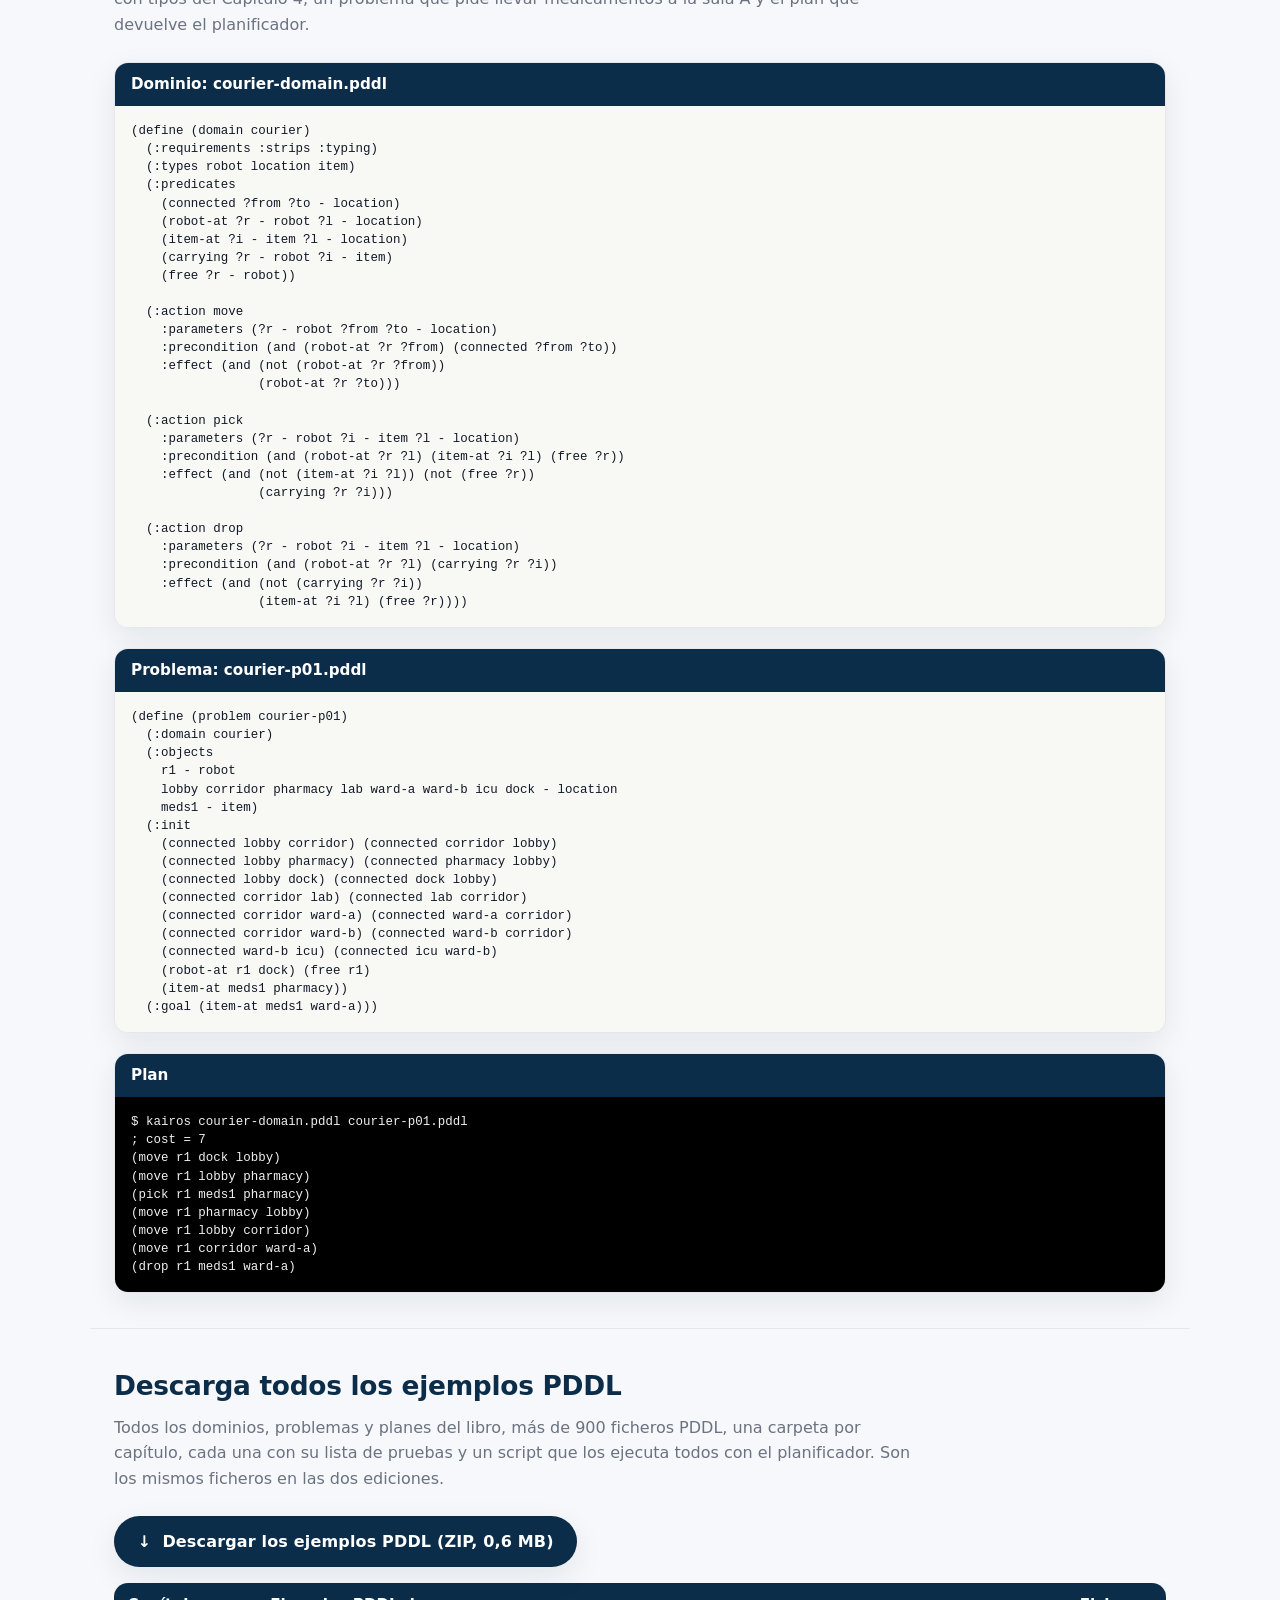
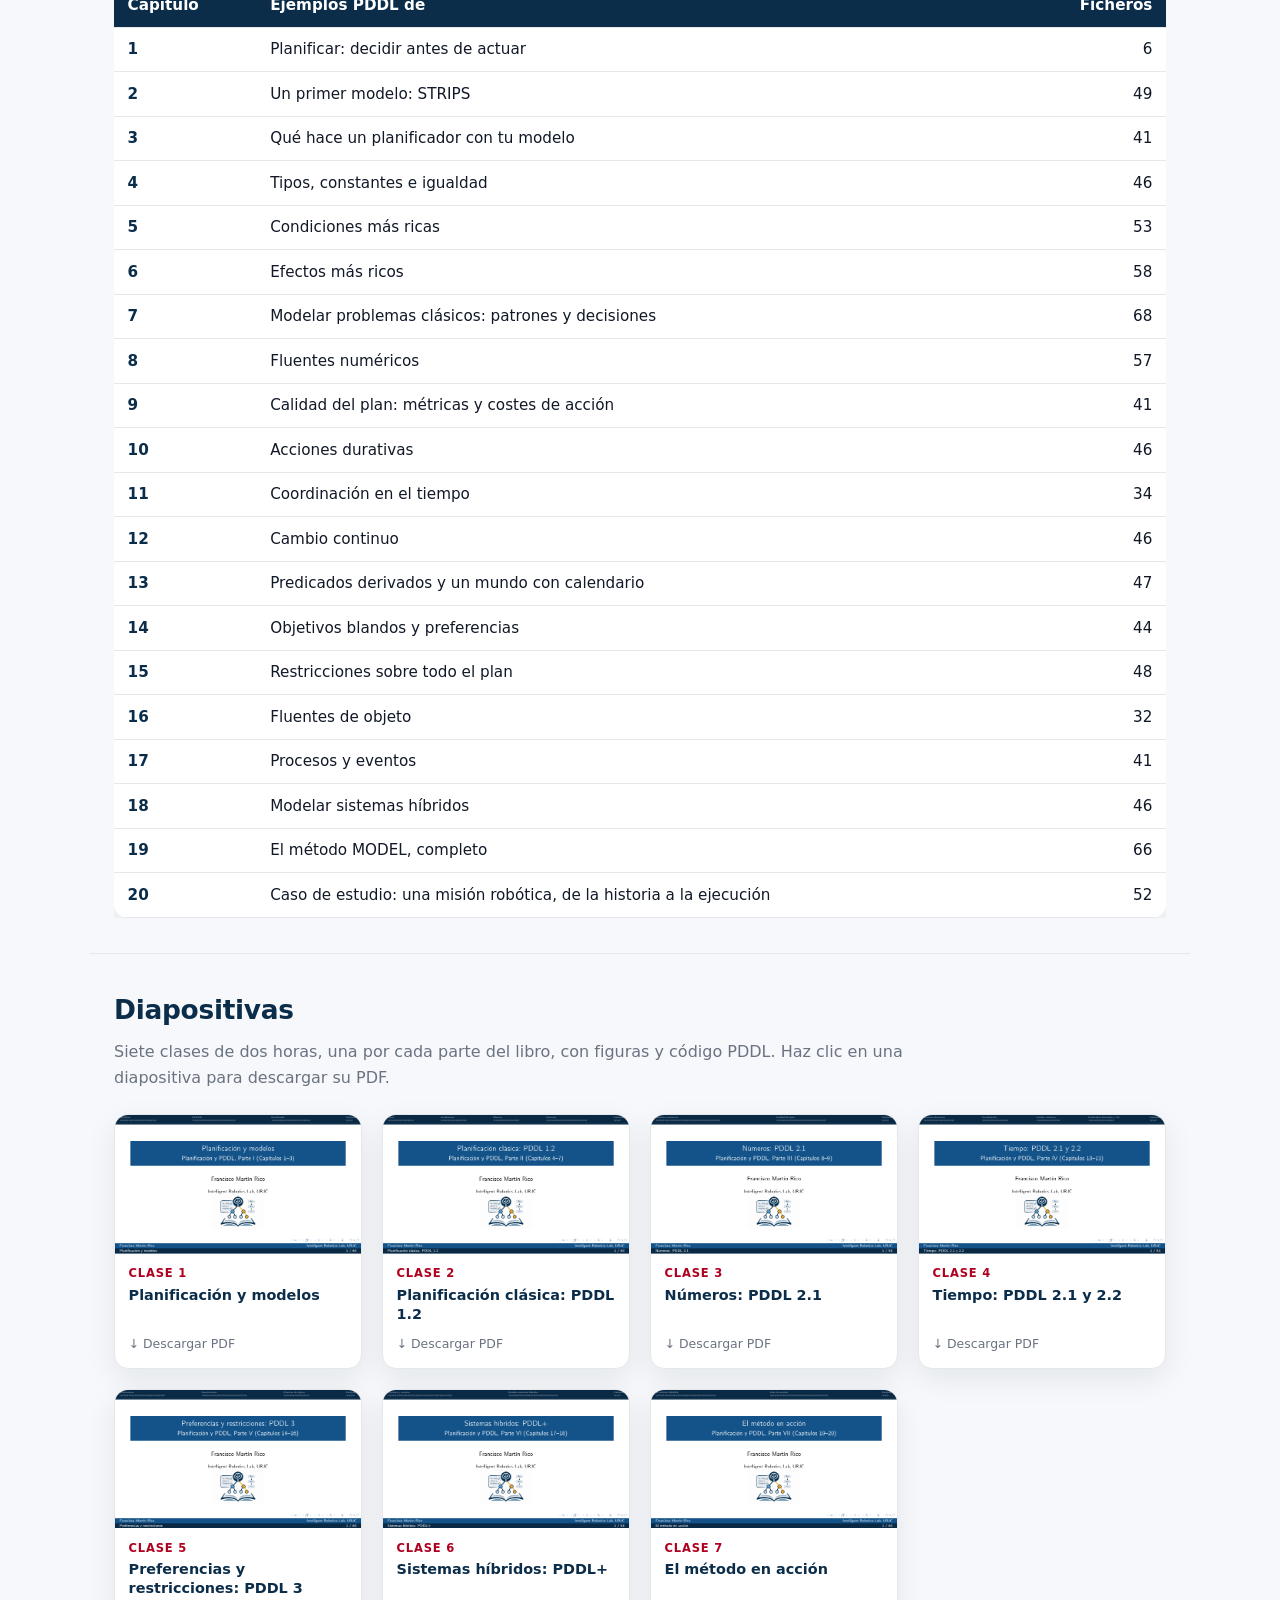
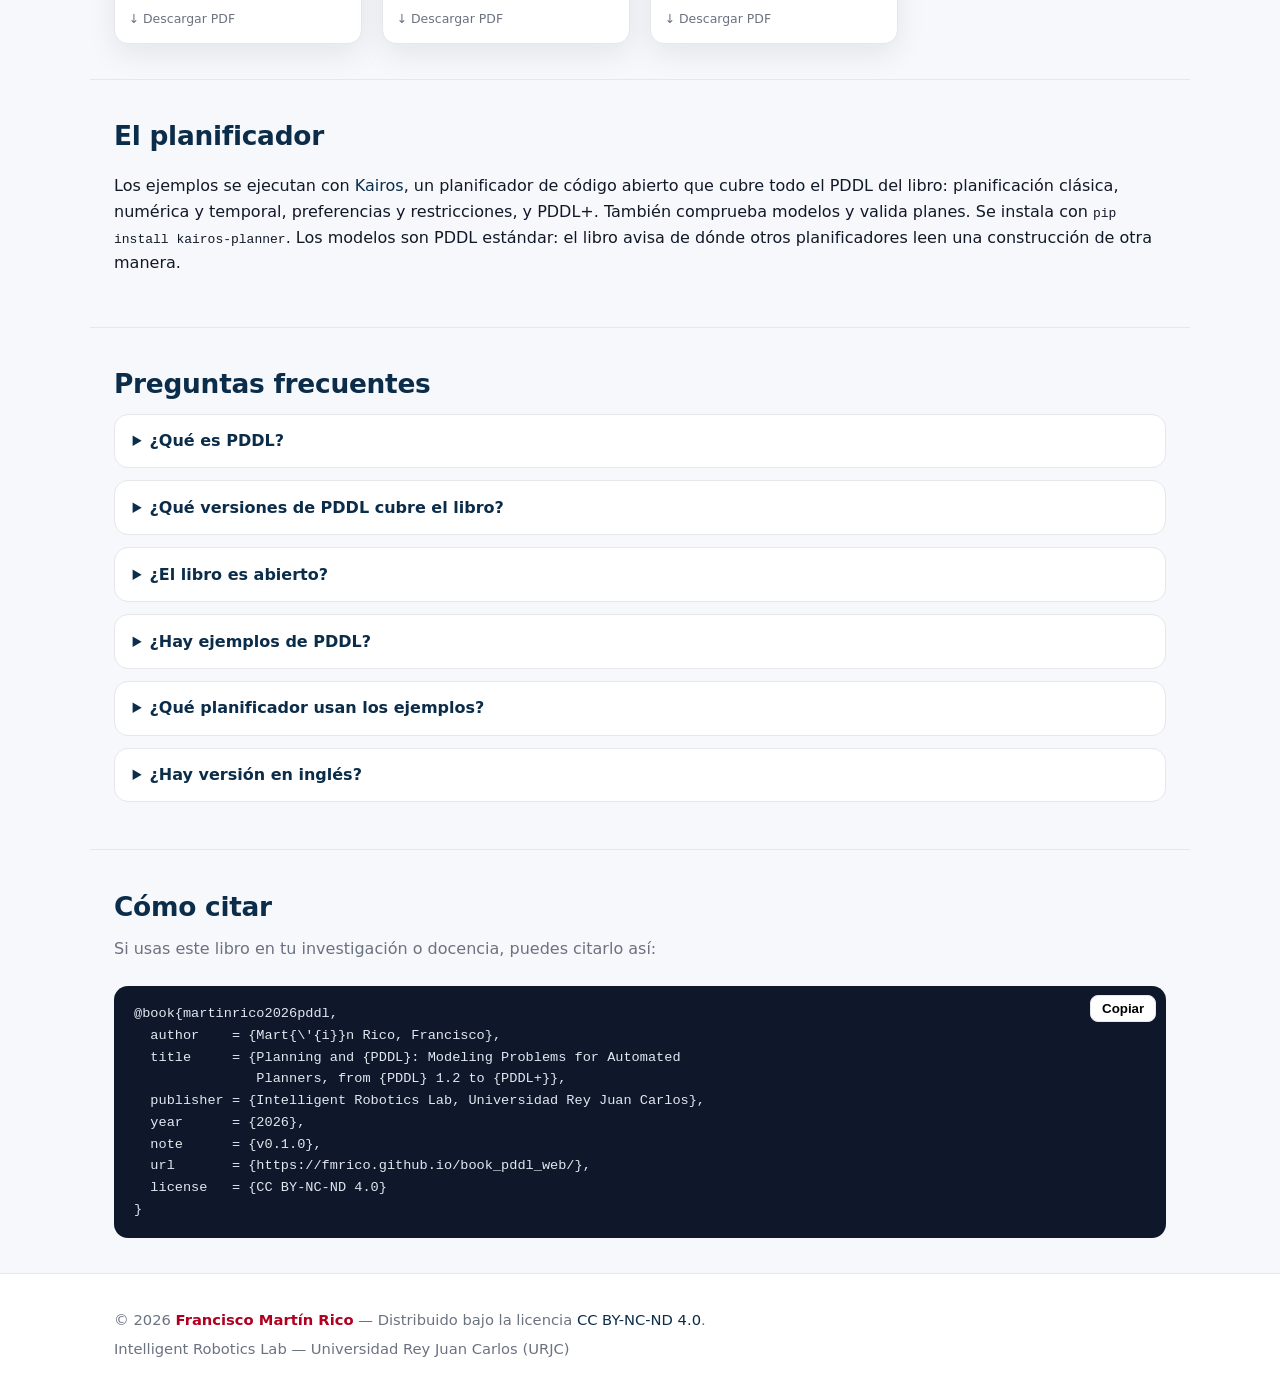
==== commit d1737956: "Describe the book as open" ====
--- a/es/index.html
+++ b/es/index.html
@@ -3,8 +3,8 @@
 <head>
   <meta charset="utf-8" />
   <meta name="viewport" content="width=device-width, initial-scale=1" />
-  <title>Planificación y PDDL — Libro de PDDL en acceso abierto: tutorial, documentación y ejemplos</title>
-  <meta name="description" content="Planificación y PDDL es un libro universitario en acceso abierto sobre el lenguaje PDDL (Planning Domain Definition Language): PDDL 1.2, 2.1, 2.2, 3.0, 3.1 y PDDL+, con cientos de ejemplos PDDL probados, un método de modelado, ejercicios resueltos y diapositivas. PDF en español y en inglés." />
+  <title>Planificación y PDDL — Libro abierto de PDDL: tutorial, documentación y ejemplos</title>
+  <meta name="description" content="Planificación y PDDL es un libro universitario abierto sobre el lenguaje PDDL (Planning Domain Definition Language): PDDL 1.2, 2.1, 2.2, 3.0, 3.1 y PDDL+, con cientos de ejemplos PDDL probados, un método de modelado, ejercicios resueltos y diapositivas. PDF en español y en inglés." />
   <meta name="keywords" content="PDDL, libro PDDL, tutorial PDDL, ejemplos PDDL, PDDL ejemplos, documentación PDDL, dominio PDDL, problema PDDL, planificación automática, planificación en IA, inteligencia artificial, STRIPS, PDDL 2.1, PDDL 2.2, PDDL 3, PDDL 3.1, PDDL+, planificación temporal, planificación numérica, acciones durativas, preferencias, procesos y eventos, planificador Kairos, PlanSys2, diapositivas" />
   <meta name="author" content="Francisco Martín Rico" />
   <meta name="robots" content="index, follow, max-image-preview:large" />
@@ -21,8 +21,8 @@
   <meta property="og:site_name" content="Planning and PDDL" />
   <meta property="og:locale" content="es_ES" />
   <meta property="og:locale:alternate" content="en_US" />
-  <meta property="og:title" content="Planificación y PDDL — Libro de PDDL en acceso abierto: tutorial, documentación y ejemplos" />
-  <meta property="og:description" content="Planificación y PDDL es un libro universitario en acceso abierto sobre el lenguaje PDDL (Planning Domain Definition Language): PDDL 1.2, 2.1, 2.2, 3.0, 3.1 y PDDL+, con cientos de ejemplos PDDL probados, un método de modelado, ejercicios resueltos y diapositivas. PDF en español y en inglés." />
+  <meta property="og:title" content="Planificación y PDDL — Libro abierto de PDDL: tutorial, documentación y ejemplos" />
+  <meta property="og:description" content="Planificación y PDDL es un libro universitario abierto sobre el lenguaje PDDL (Planning Domain Definition Language): PDDL 1.2, 2.1, 2.2, 3.0, 3.1 y PDDL+, con cientos de ejemplos PDDL probados, un método de modelado, ejercicios resueltos y diapositivas. PDF en español y en inglés." />
   <meta property="og:url" content="https://fmrico.github.io/book_pddl_web/es/" />
   <meta property="og:image" content="https://fmrico.github.io/book_pddl_web/img/social-card.png" />
   <meta property="og:image:width" content="1200" />
@@ -33,8 +33,8 @@
   <meta property="book:tag" content="PDDL" />
 
   <meta name="twitter:card" content="summary_large_image" />
-  <meta name="twitter:title" content="Planificación y PDDL — Libro de PDDL en acceso abierto: tutorial, documentación y ejemplos" />
-  <meta name="twitter:description" content="Planificación y PDDL es un libro universitario en acceso abierto sobre el lenguaje PDDL (Planning Domain Definition Language): PDDL 1.2, 2.1, 2.2, 3.0, 3.1 y PDDL+, con cientos de ejemplos PDDL probados, un método de modelado, ejercicios resueltos y diapositivas. PDF en español y en inglés." />
+  <meta name="twitter:title" content="Planificación y PDDL — Libro abierto de PDDL: tutorial, documentación y ejemplos" />
+  <meta name="twitter:description" content="Planificación y PDDL es un libro universitario abierto sobre el lenguaje PDDL (Planning Domain Definition Language): PDDL 1.2, 2.1, 2.2, 3.0, 3.1 y PDDL+, con cientos de ejemplos PDDL probados, un método de modelado, ejercicios resueltos y diapositivas. PDF en español y en inglés." />
   <meta name="twitter:image" content="https://fmrico.github.io/book_pddl_web/img/social-card.png" />
 
   <script type="application/ld+json">
@@ -63,7 +63,7 @@
       "headline": "Modelar problemas para planificadores automáticos, de PDDL 1.2 a PDDL+",
       "url": "https://fmrico.github.io/book_pddl_web/es/",
       "image": "https://fmrico.github.io/book_pddl_web/img/es/planificacion-y-pddl-portada.png",
-      "description": "Planificación y PDDL es un libro universitario en acceso abierto sobre el lenguaje PDDL (Planning Domain Definition Language): PDDL 1.2, 2.1, 2.2, 3.0, 3.1 y PDDL+, con cientos de ejemplos PDDL probados, un método de modelado, ejercicios resueltos y diapositivas. PDF en español y en inglés.",
+      "description": "Planificación y PDDL es un libro universitario abierto sobre el lenguaje PDDL (Planning Domain Definition Language): PDDL 1.2, 2.1, 2.2, 3.0, 3.1 y PDDL+, con cientos de ejemplos PDDL probados, un método de modelado, ejercicios resueltos y diapositivas. PDF en español y en inglés.",
       "inLanguage": "es",
       "bookFormat": "https://schema.org/EBook",
       "numberOfPages": 658,
@@ -137,7 +137,7 @@
         },
         {
           "@type": "Question",
-          "name": "¿El libro está en acceso abierto?",
+          "name": "¿El libro es abierto?",
           "acceptedAnswer": {
             "@type": "Answer",
             "text": "Sí. El PDF del libro y las diapositivas se pueden descargar desde esta página y compartir bajo la licencia CC BY-NC-ND 4.0."
@@ -183,7 +183,7 @@
       <img src="../img/logo_book.png" alt="Planificación y PDDL" width="96" height="64" />
       <div>
         <div class="header-title">Planificación y PDDL</div>
-        <div class="header-subtitle">Un libro de PDDL en acceso abierto · Intelligent Robotics Lab · URJC</div>
+        <div class="header-subtitle">Un libro abierto de PDDL · Intelligent Robotics Lab · URJC</div>
       </div>
     </div>
     <a class="lang-switch" href="../" hreflang="en" lang="en">
@@ -528,7 +528,7 @@
       <p>Todas: PDDL 1.2 (STRIPS, tipos, ADL), PDDL 2.1 (fluentes numéricos, métricas, acciones durativas), PDDL 2.2 (predicados derivados, literales iniciales temporizados), PDDL 3.0 (preferencias y restricciones de trayectoria), PDDL 3.1 (fluentes de objeto, costes de acción) y PDDL+ (procesos y eventos).</p>
     </details>
     <details>
-      <summary>¿El libro está en acceso abierto?</summary>
+      <summary>¿El libro es abierto?</summary>
       <p>Sí. El PDF del libro y las diapositivas se pueden descargar desde esta página y compartir bajo la licencia CC BY-NC-ND 4.0.</p>
     </details>
     <details>
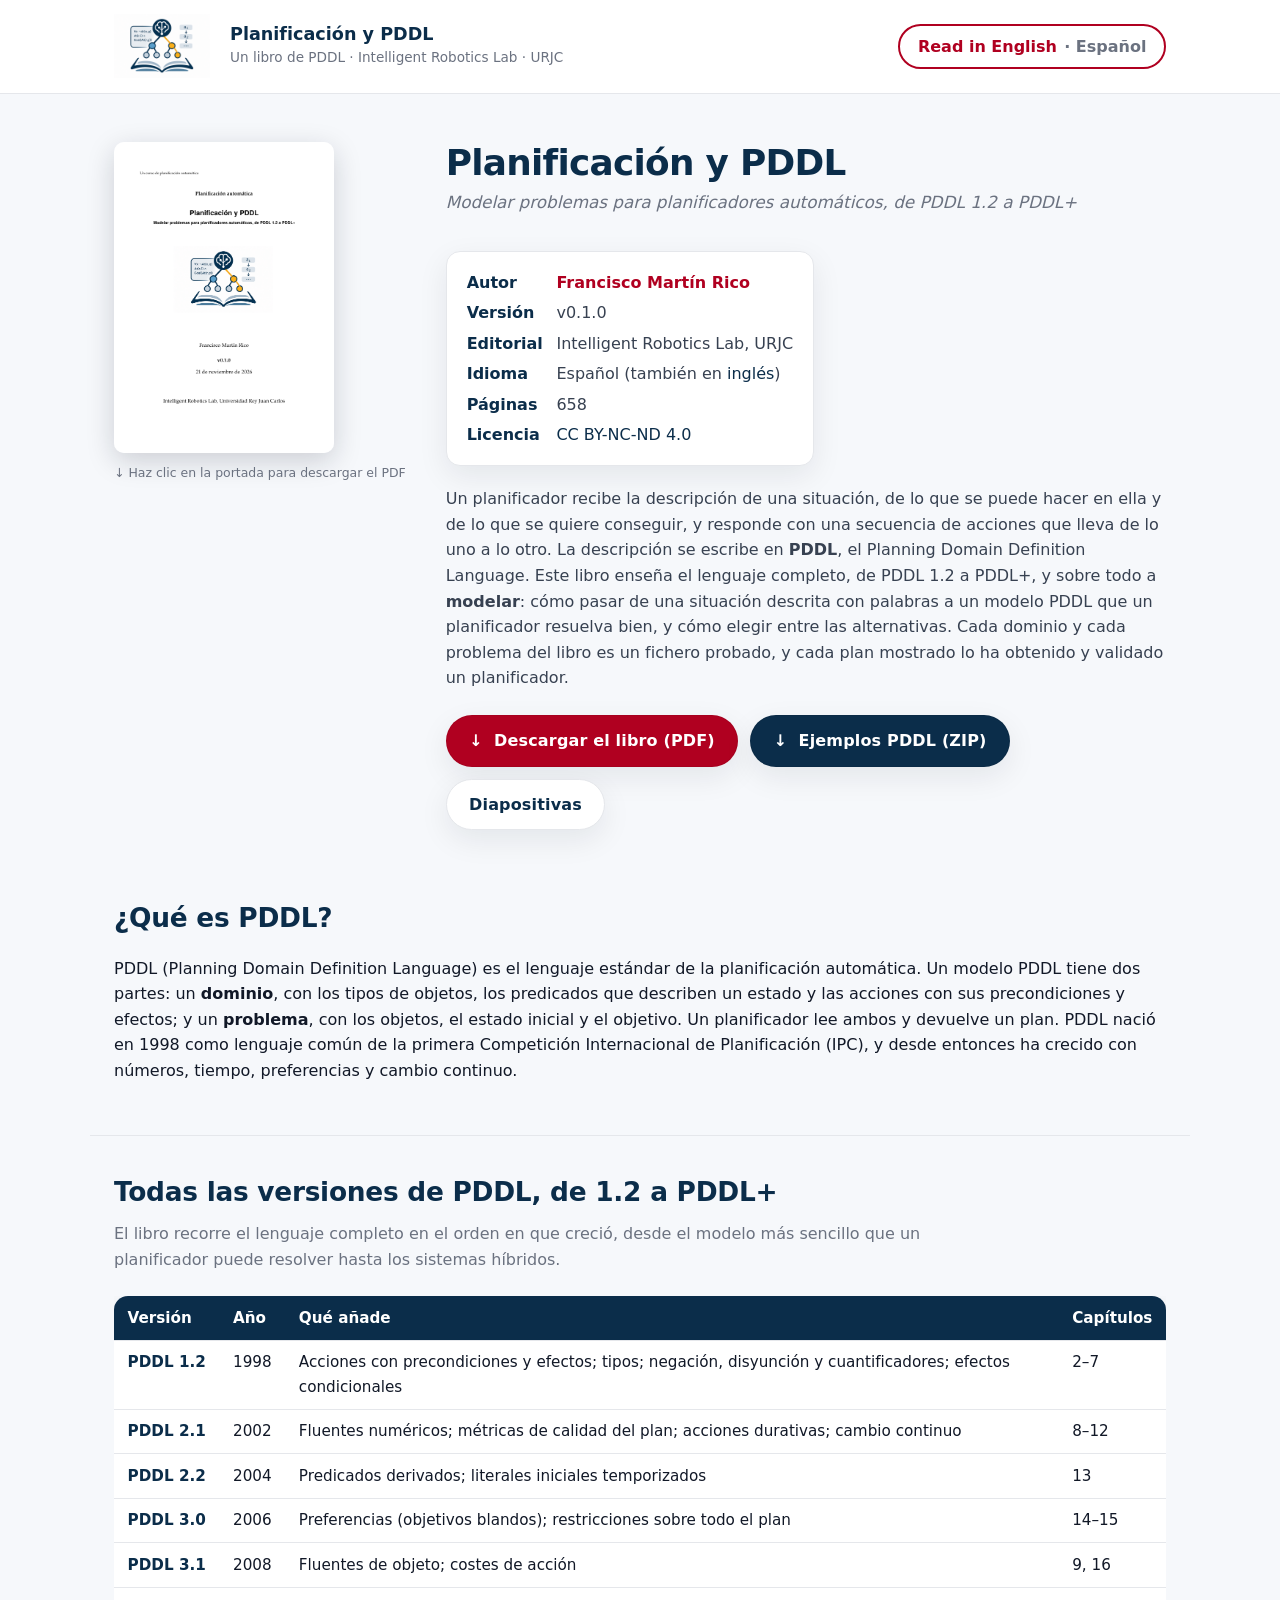
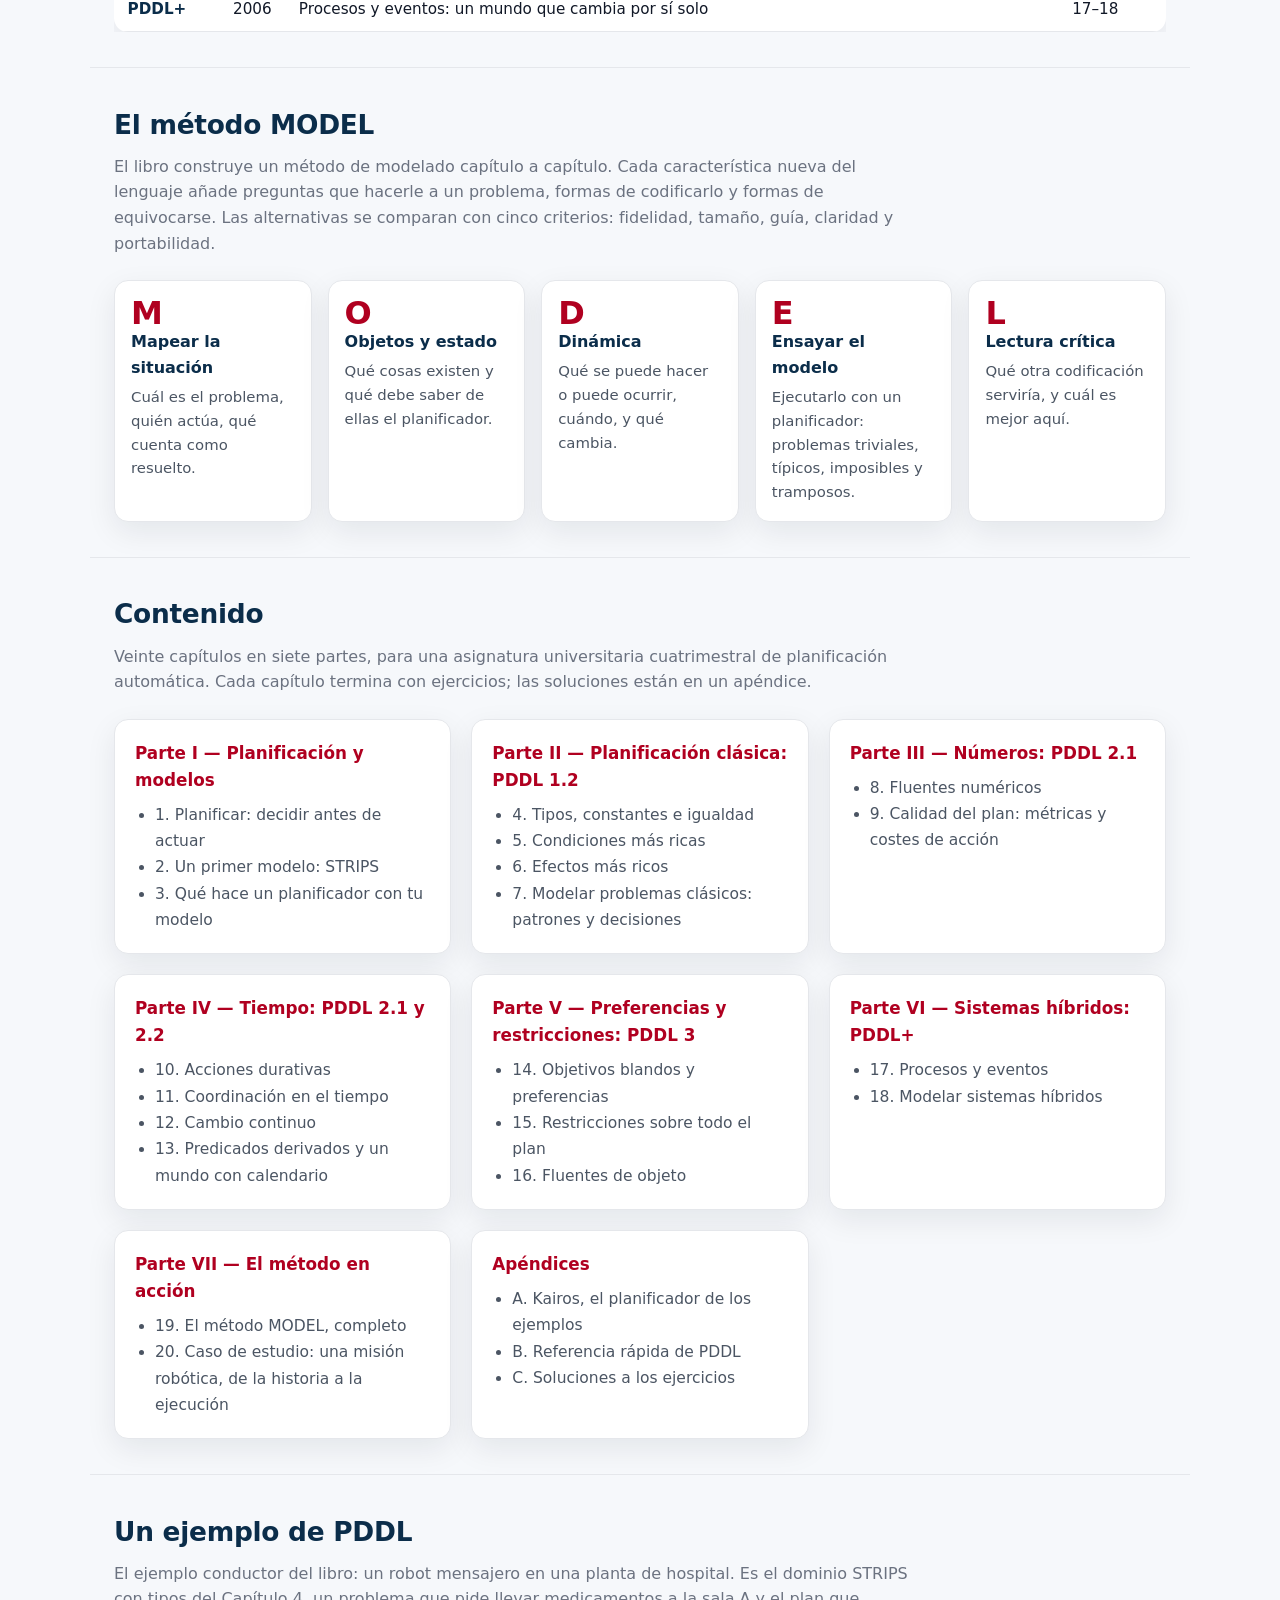
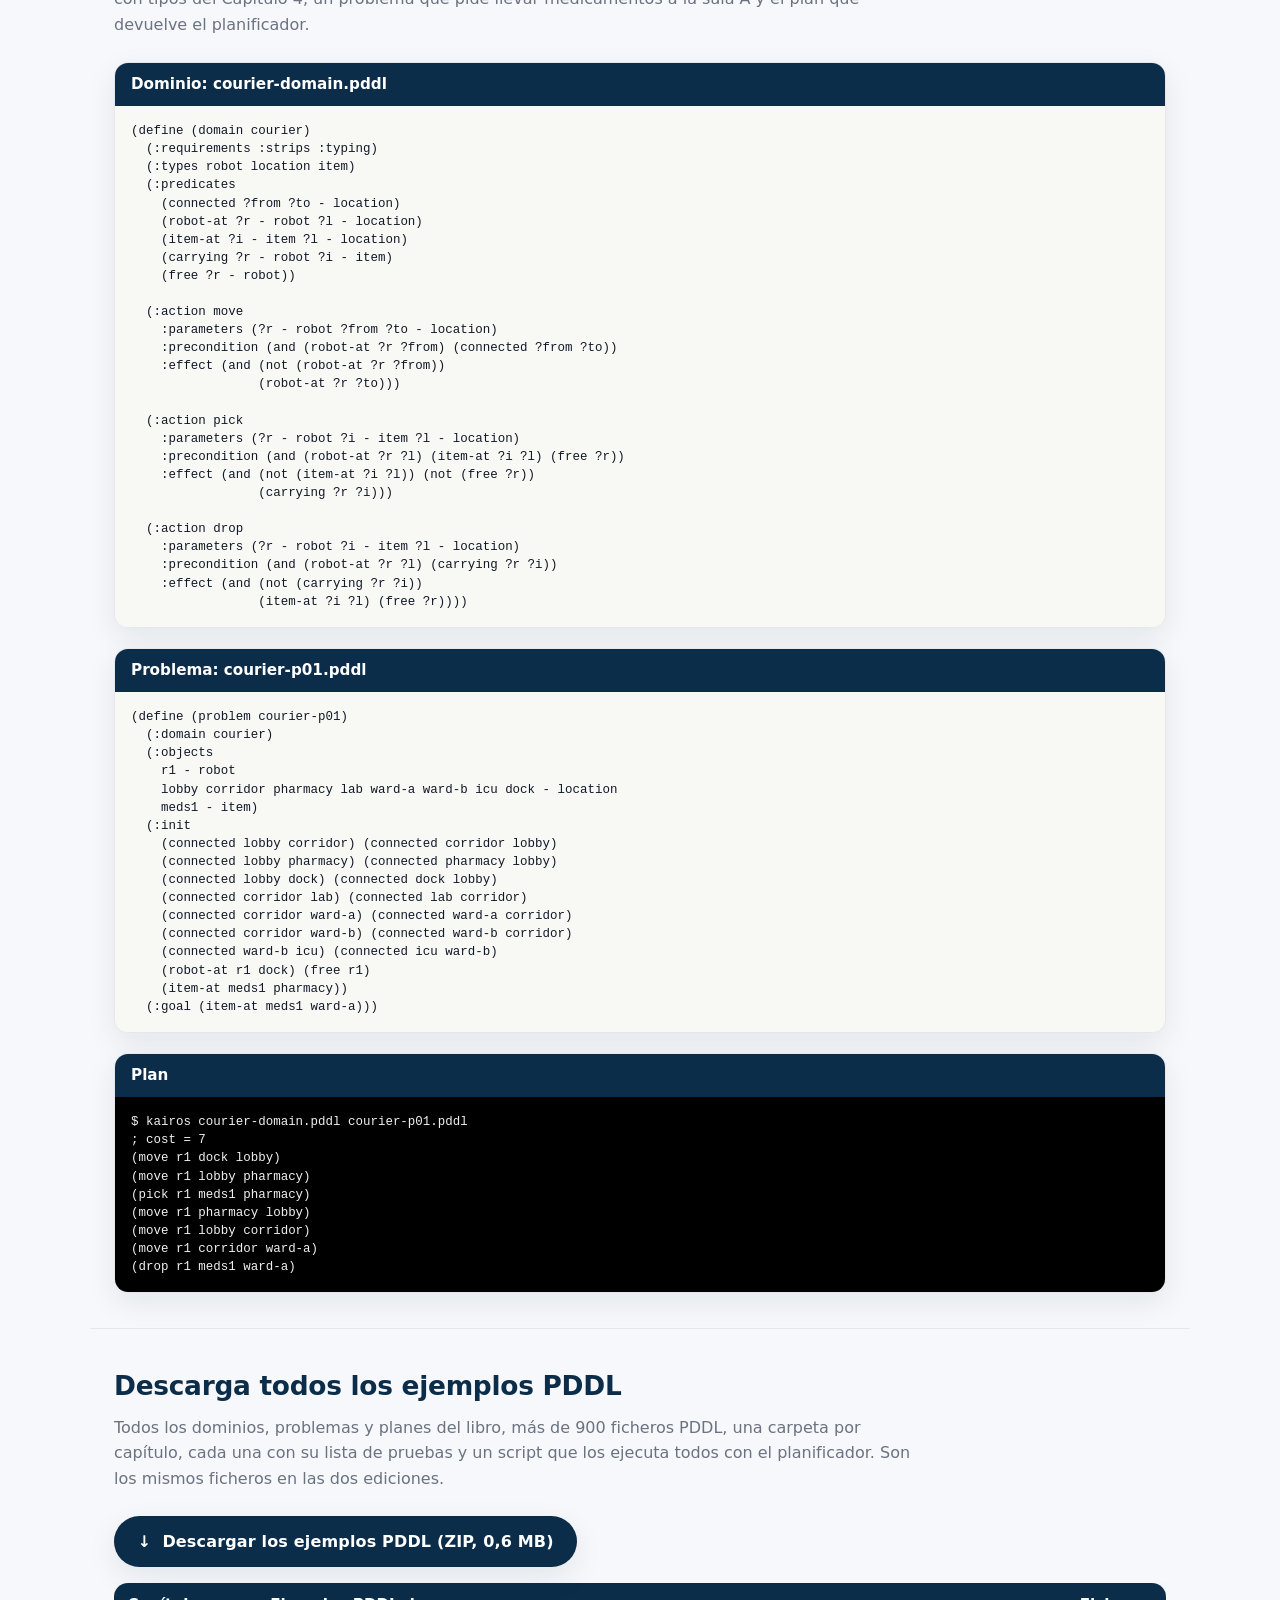
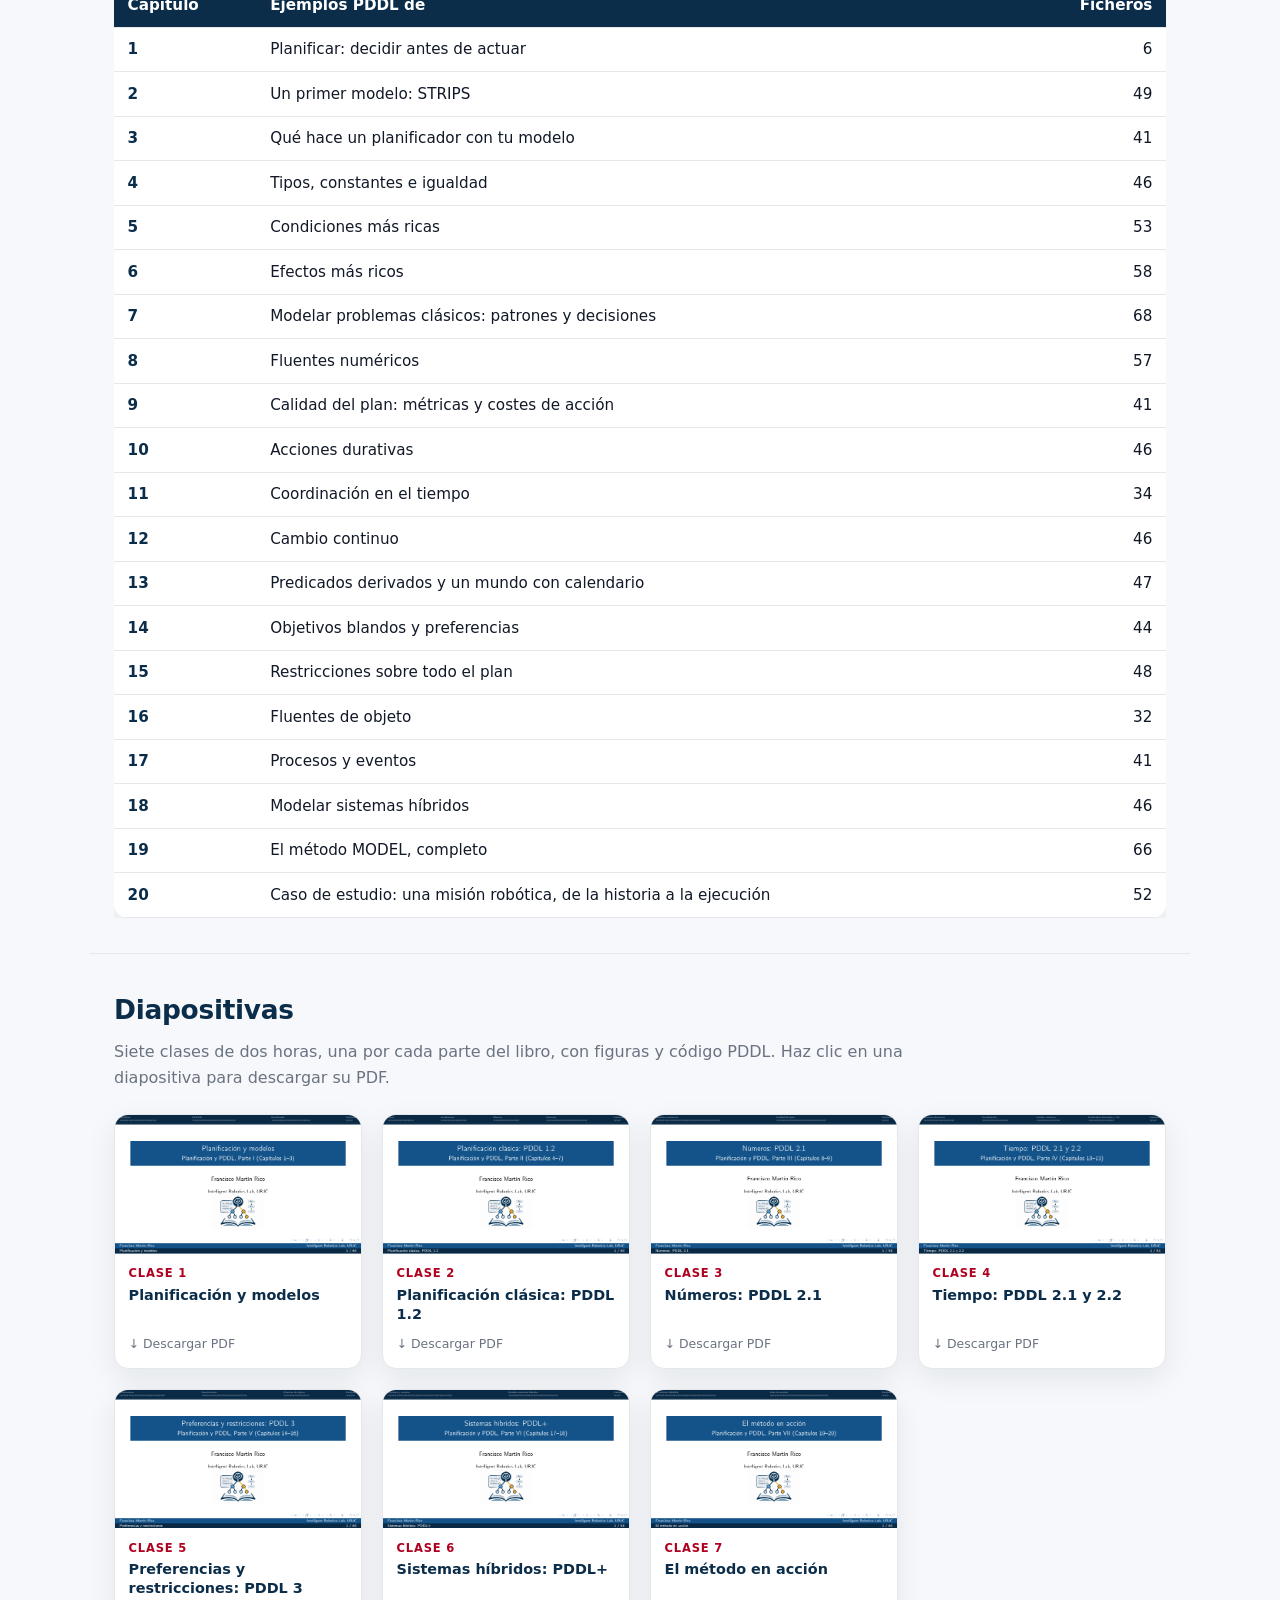
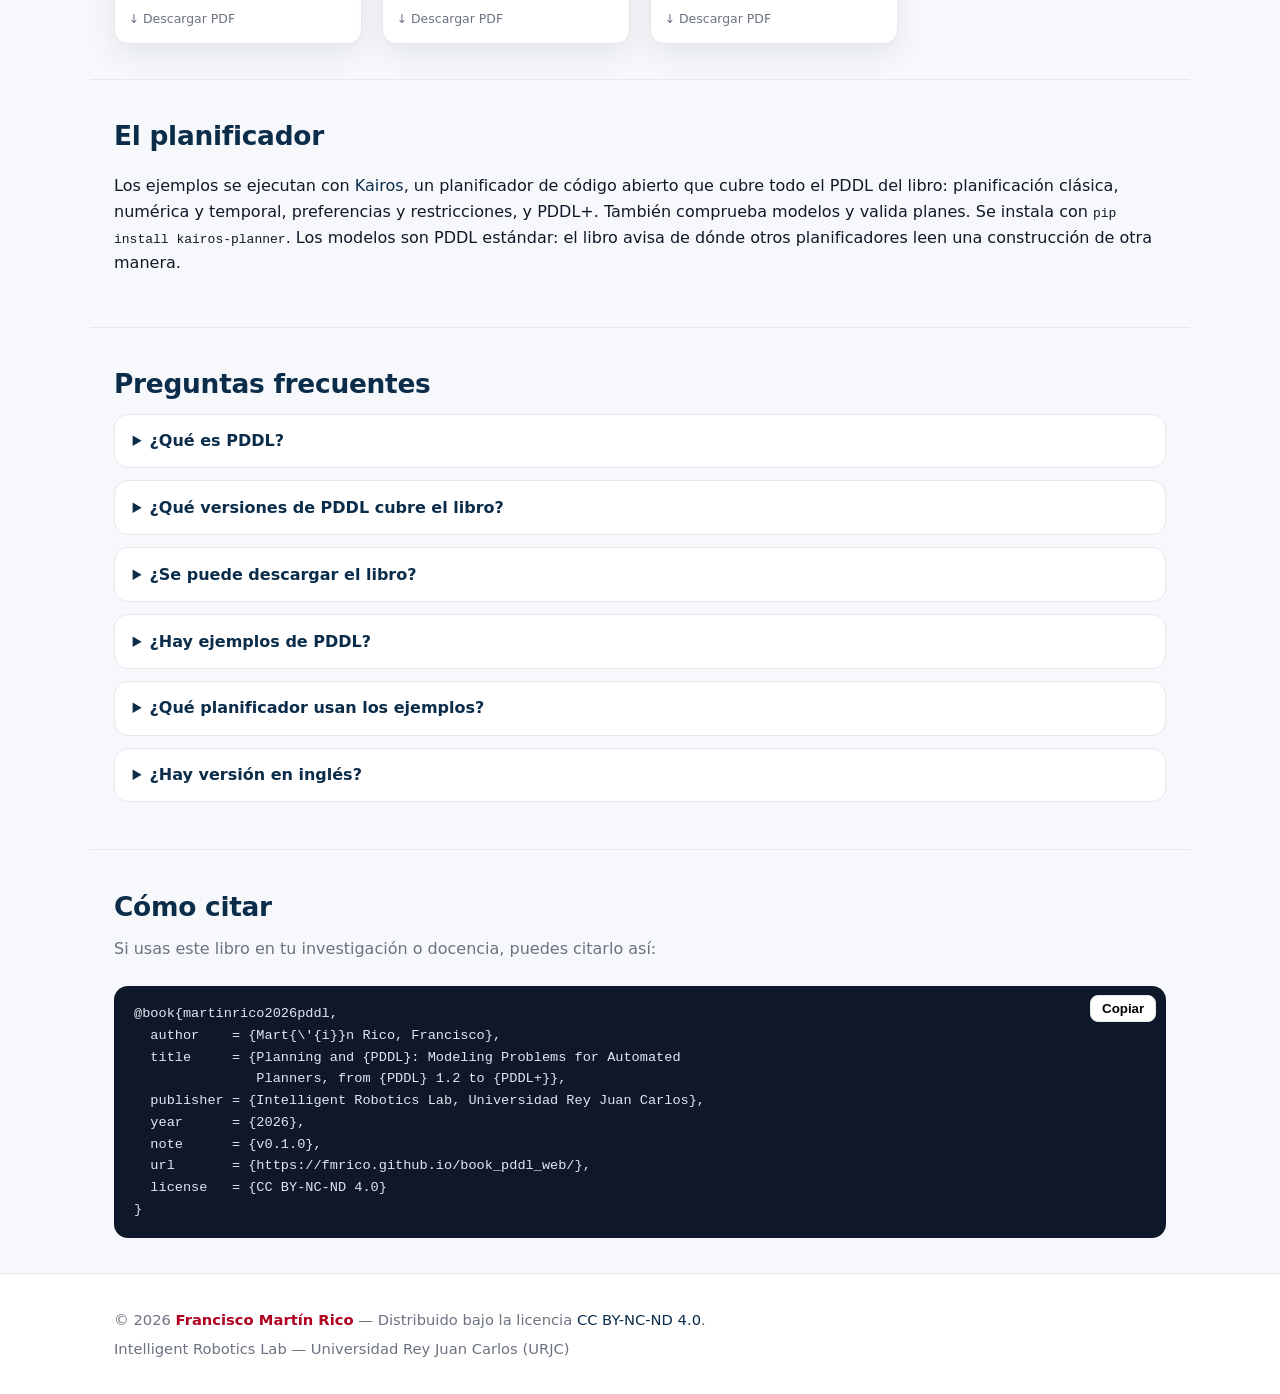
==== commit 9a507333: "Describe the book simply as a PDDL book" ====
--- a/es/index.html
+++ b/es/index.html
@@ -3,8 +3,8 @@
 <head>
   <meta charset="utf-8" />
   <meta name="viewport" content="width=device-width, initial-scale=1" />
-  <title>Planificación y PDDL — Libro abierto de PDDL: tutorial, documentación y ejemplos</title>
-  <meta name="description" content="Planificación y PDDL es un libro universitario abierto sobre el lenguaje PDDL (Planning Domain Definition Language): PDDL 1.2, 2.1, 2.2, 3.0, 3.1 y PDDL+, con cientos de ejemplos PDDL probados, un método de modelado, ejercicios resueltos y diapositivas. PDF en español y en inglés." />
+  <title>Planificación y PDDL — Libro de PDDL: tutorial, documentación y ejemplos</title>
+  <meta name="description" content="Planificación y PDDL es un libro universitario sobre el lenguaje PDDL (Planning Domain Definition Language): PDDL 1.2, 2.1, 2.2, 3.0, 3.1 y PDDL+, con cientos de ejemplos PDDL probados, un método de modelado, ejercicios resueltos y diapositivas. PDF en español y en inglés." />
   <meta name="keywords" content="PDDL, libro PDDL, tutorial PDDL, ejemplos PDDL, PDDL ejemplos, documentación PDDL, dominio PDDL, problema PDDL, planificación automática, planificación en IA, inteligencia artificial, STRIPS, PDDL 2.1, PDDL 2.2, PDDL 3, PDDL 3.1, PDDL+, planificación temporal, planificación numérica, acciones durativas, preferencias, procesos y eventos, planificador Kairos, PlanSys2, diapositivas" />
   <meta name="author" content="Francisco Martín Rico" />
   <meta name="robots" content="index, follow, max-image-preview:large" />
@@ -21,8 +21,8 @@
   <meta property="og:site_name" content="Planning and PDDL" />
   <meta property="og:locale" content="es_ES" />
   <meta property="og:locale:alternate" content="en_US" />
-  <meta property="og:title" content="Planificación y PDDL — Libro abierto de PDDL: tutorial, documentación y ejemplos" />
-  <meta property="og:description" content="Planificación y PDDL es un libro universitario abierto sobre el lenguaje PDDL (Planning Domain Definition Language): PDDL 1.2, 2.1, 2.2, 3.0, 3.1 y PDDL+, con cientos de ejemplos PDDL probados, un método de modelado, ejercicios resueltos y diapositivas. PDF en español y en inglés." />
+  <meta property="og:title" content="Planificación y PDDL — Libro de PDDL: tutorial, documentación y ejemplos" />
+  <meta property="og:description" content="Planificación y PDDL es un libro universitario sobre el lenguaje PDDL (Planning Domain Definition Language): PDDL 1.2, 2.1, 2.2, 3.0, 3.1 y PDDL+, con cientos de ejemplos PDDL probados, un método de modelado, ejercicios resueltos y diapositivas. PDF en español y en inglés." />
   <meta property="og:url" content="https://fmrico.github.io/book_pddl_web/es/" />
   <meta property="og:image" content="https://fmrico.github.io/book_pddl_web/img/social-card.png" />
   <meta property="og:image:width" content="1200" />
@@ -33,8 +33,8 @@
   <meta property="book:tag" content="PDDL" />
 
   <meta name="twitter:card" content="summary_large_image" />
-  <meta name="twitter:title" content="Planificación y PDDL — Libro abierto de PDDL: tutorial, documentación y ejemplos" />
-  <meta name="twitter:description" content="Planificación y PDDL es un libro universitario abierto sobre el lenguaje PDDL (Planning Domain Definition Language): PDDL 1.2, 2.1, 2.2, 3.0, 3.1 y PDDL+, con cientos de ejemplos PDDL probados, un método de modelado, ejercicios resueltos y diapositivas. PDF en español y en inglés." />
+  <meta name="twitter:title" content="Planificación y PDDL — Libro de PDDL: tutorial, documentación y ejemplos" />
+  <meta name="twitter:description" content="Planificación y PDDL es un libro universitario sobre el lenguaje PDDL (Planning Domain Definition Language): PDDL 1.2, 2.1, 2.2, 3.0, 3.1 y PDDL+, con cientos de ejemplos PDDL probados, un método de modelado, ejercicios resueltos y diapositivas. PDF en español y en inglés." />
   <meta name="twitter:image" content="https://fmrico.github.io/book_pddl_web/img/social-card.png" />
 
   <script type="application/ld+json">
@@ -63,7 +63,7 @@
       "headline": "Modelar problemas para planificadores automáticos, de PDDL 1.2 a PDDL+",
       "url": "https://fmrico.github.io/book_pddl_web/es/",
       "image": "https://fmrico.github.io/book_pddl_web/img/es/planificacion-y-pddl-portada.png",
-      "description": "Planificación y PDDL es un libro universitario abierto sobre el lenguaje PDDL (Planning Domain Definition Language): PDDL 1.2, 2.1, 2.2, 3.0, 3.1 y PDDL+, con cientos de ejemplos PDDL probados, un método de modelado, ejercicios resueltos y diapositivas. PDF en español y en inglés.",
+      "description": "Planificación y PDDL es un libro universitario sobre el lenguaje PDDL (Planning Domain Definition Language): PDDL 1.2, 2.1, 2.2, 3.0, 3.1 y PDDL+, con cientos de ejemplos PDDL probados, un método de modelado, ejercicios resueltos y diapositivas. PDF en español y en inglés.",
       "inLanguage": "es",
       "bookFormat": "https://schema.org/EBook",
       "numberOfPages": 658,
@@ -137,7 +137,7 @@
         },
         {
           "@type": "Question",
-          "name": "¿El libro es abierto?",
+          "name": "¿Se puede descargar el libro?",
           "acceptedAnswer": {
             "@type": "Answer",
             "text": "Sí. El PDF del libro y las diapositivas se pueden descargar desde esta página y compartir bajo la licencia CC BY-NC-ND 4.0."
@@ -183,7 +183,7 @@
       <img src="../img/logo_book.png" alt="Planificación y PDDL" width="96" height="64" />
       <div>
         <div class="header-title">Planificación y PDDL</div>
-        <div class="header-subtitle">Un libro abierto de PDDL · Intelligent Robotics Lab · URJC</div>
+        <div class="header-subtitle">Un libro de PDDL · Intelligent Robotics Lab · URJC</div>
       </div>
     </div>
     <a class="lang-switch" href="../" hreflang="en" lang="en">
@@ -528,7 +528,7 @@
       <p>Todas: PDDL 1.2 (STRIPS, tipos, ADL), PDDL 2.1 (fluentes numéricos, métricas, acciones durativas), PDDL 2.2 (predicados derivados, literales iniciales temporizados), PDDL 3.0 (preferencias y restricciones de trayectoria), PDDL 3.1 (fluentes de objeto, costes de acción) y PDDL+ (procesos y eventos).</p>
     </details>
     <details>
-      <summary>¿El libro es abierto?</summary>
+      <summary>¿Se puede descargar el libro?</summary>
       <p>Sí. El PDF del libro y las diapositivas se pueden descargar desde esta página y compartir bajo la licencia CC BY-NC-ND 4.0.</p>
     </details>
     <details>
